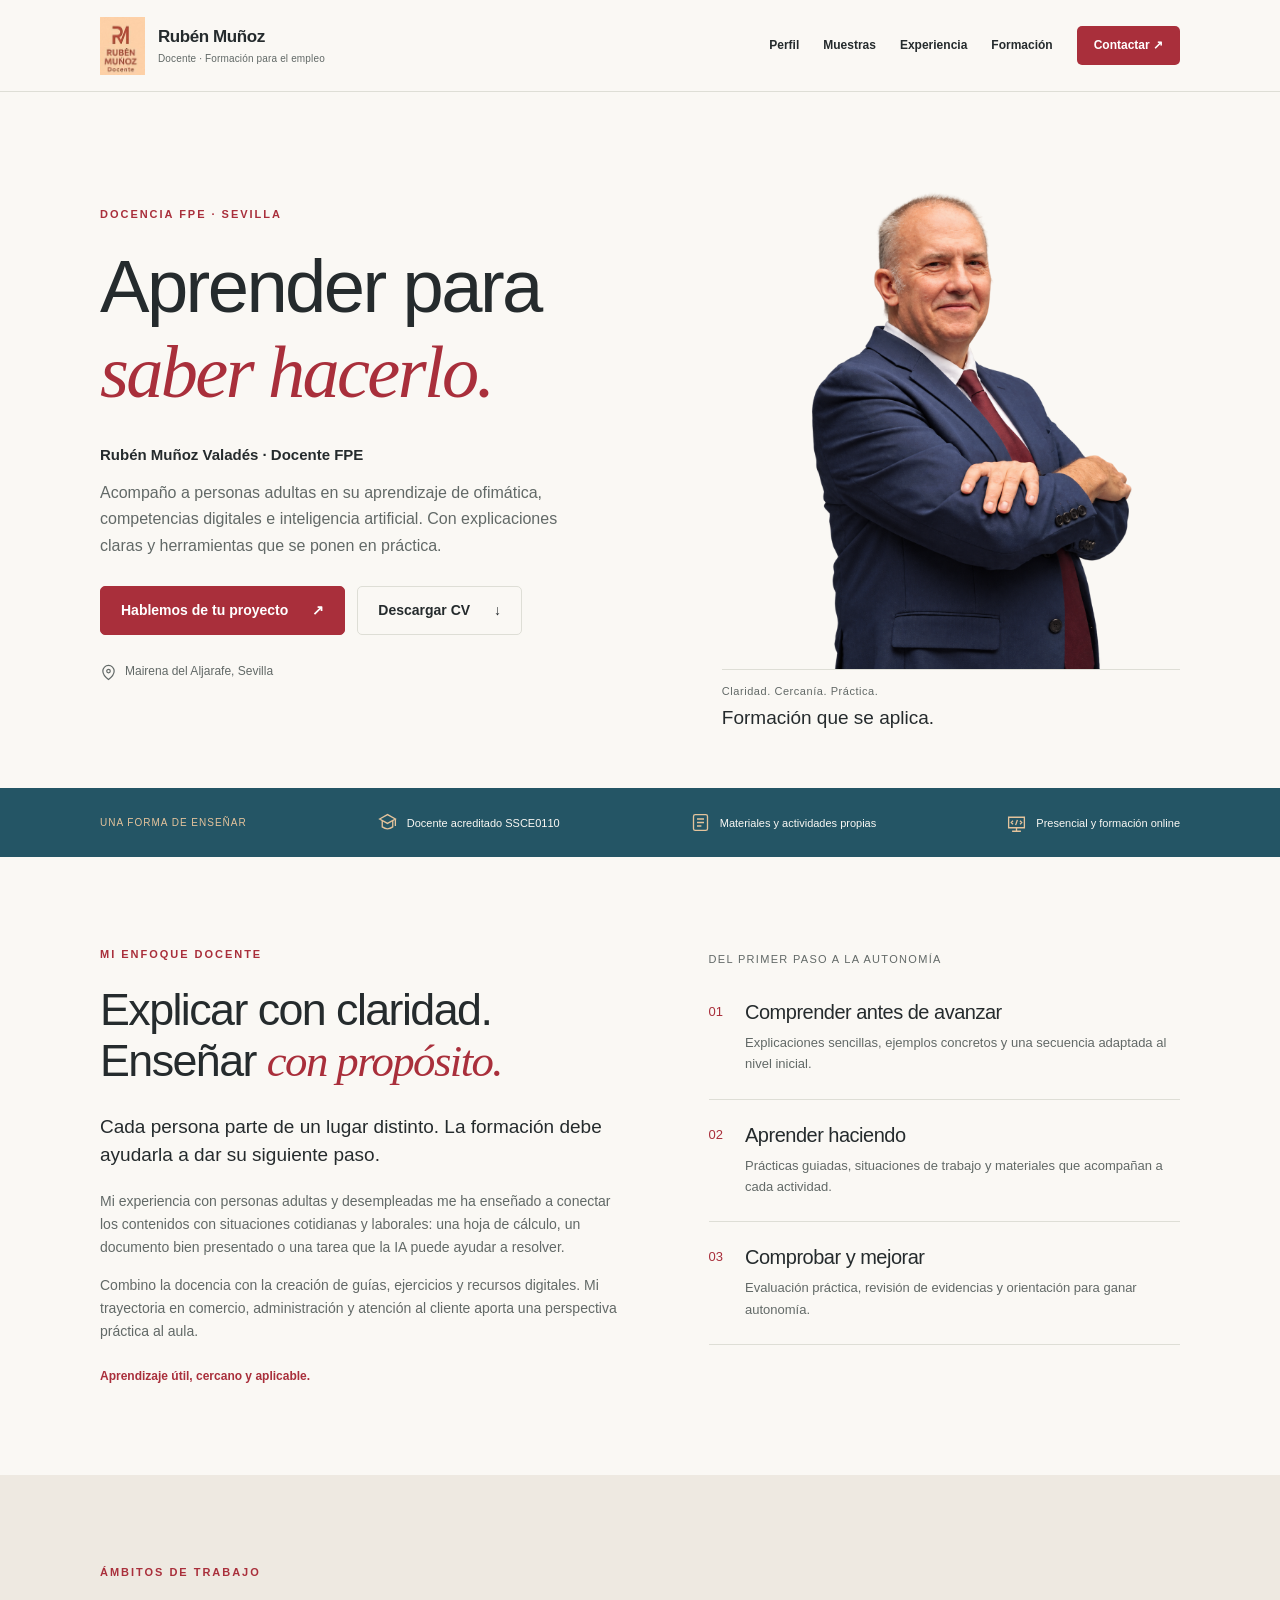
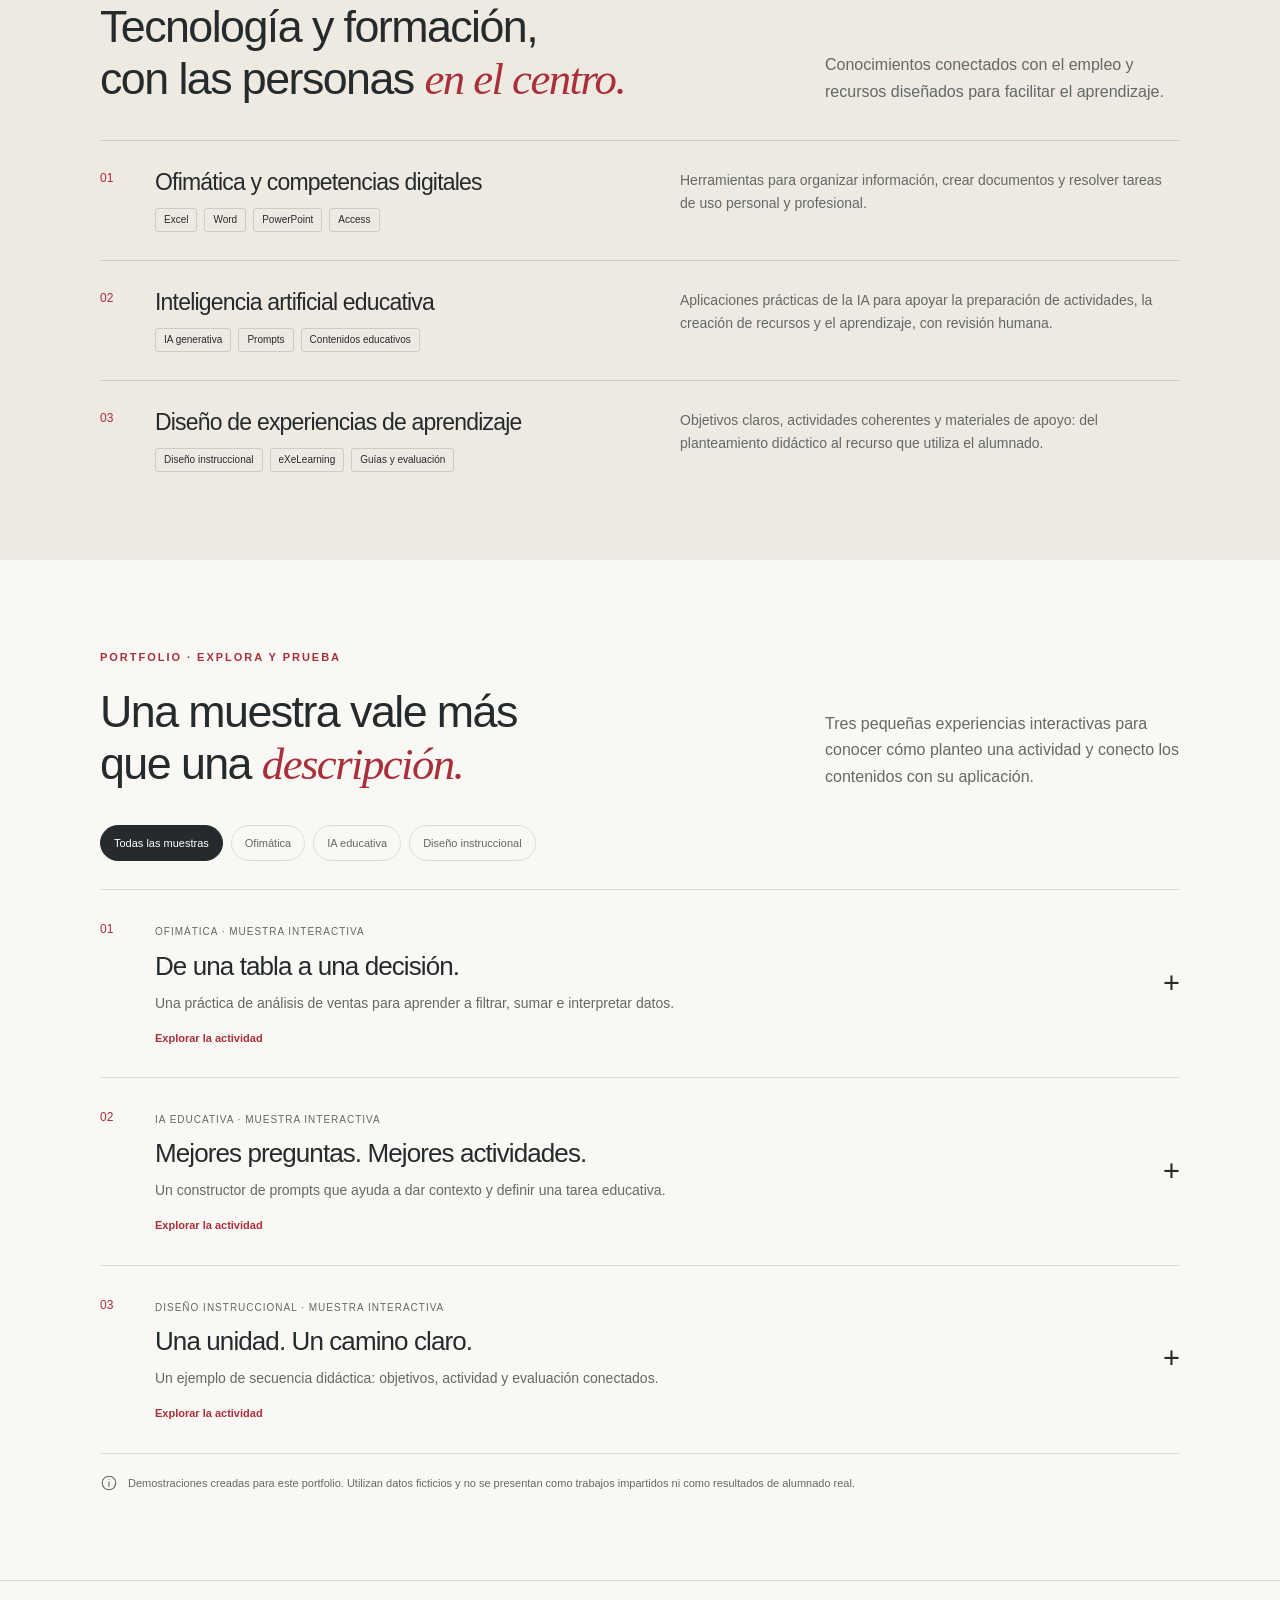
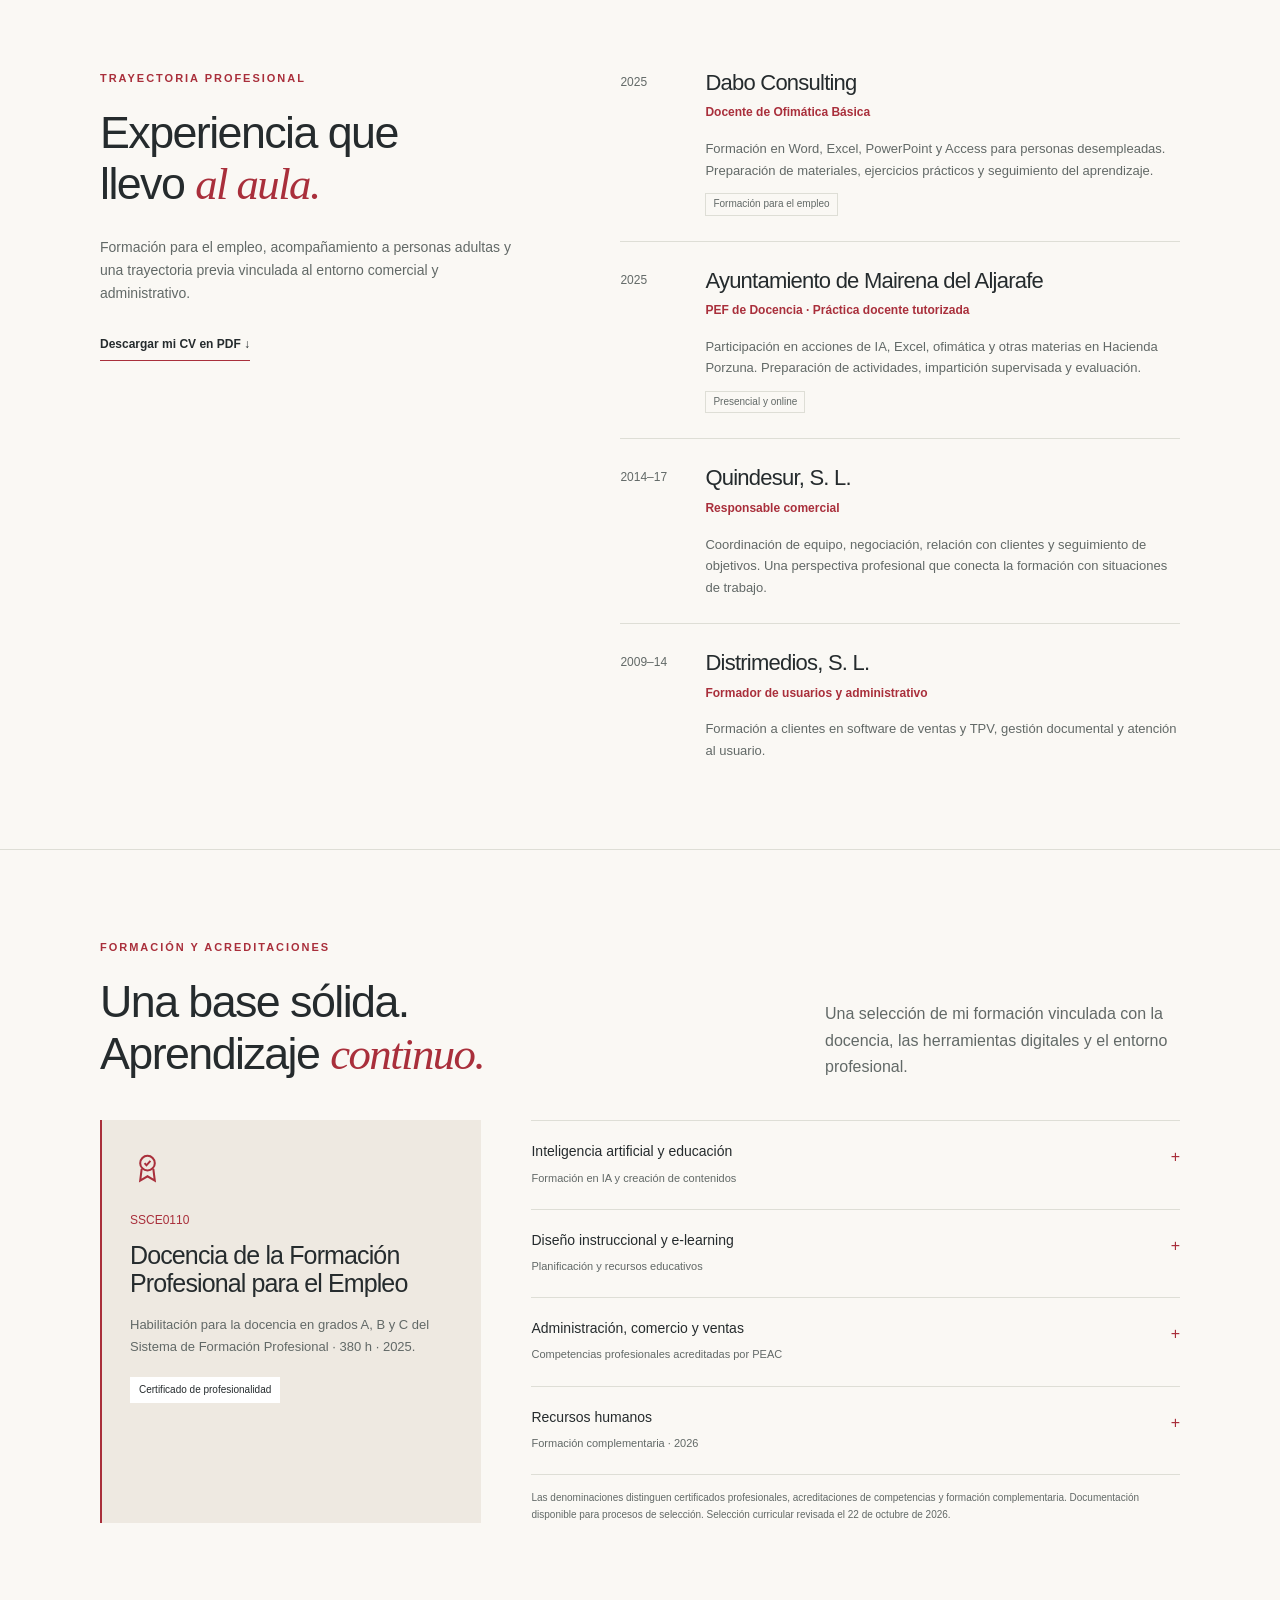
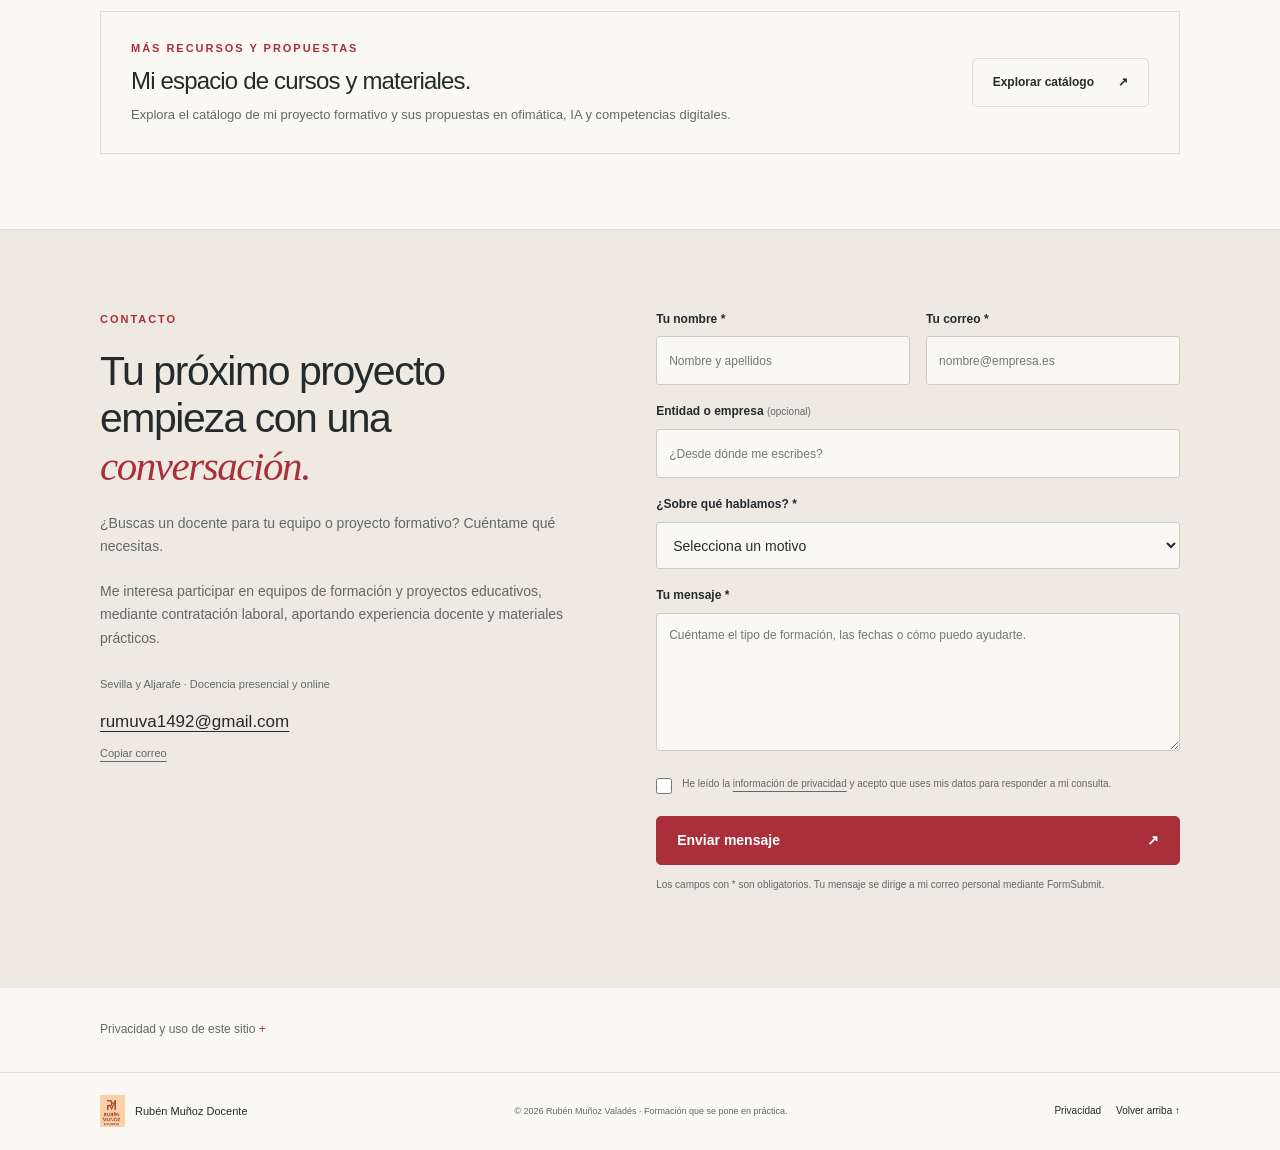
==== index.html @ e29359b1 "Destacar la franja Una forma de enseñar en azul petróleo y arena" ====
<!doctype html>
<html lang="es">
<head>
  <meta charset="utf-8">
  <meta name="viewport" content="width=device-width,initial-scale=1">
  <meta name="theme-color" content="#b52b35">
  <meta name="description" content="Rubén Muñoz Valadés, docente FPE en Sevilla. Ofimática, inteligencia artificial aplicada a la educación y diseño de materiales didácticos. Conoce mi experiencia y explora muestras interactivas.">
  <meta property="og:type" content="website">
  <meta property="og:title" content="Rubén Muñoz · Formación que se pone en práctica">
  <meta property="og:description" content="Docencia FPE, ofimática e IA educativa. Una forma clara, cercana y práctica de aprender.">
  <title>Rubén Muñoz · Docente FPE y diseño instruccional</title>
  <link rel="icon" type="image/png" href="./assets/images/logo-ruben-munoz-docente.png">
  <link rel="stylesheet" href="./assets/css/styles.css?v=franja-20261023">
</head>
<body>
<noscript><p style="padding:16px;background:#f4ece5;color:#202a32">Puedes consultar mi perfil, formación y CV. Activa JavaScript para utilizar las demostraciones interactivas. El formulario también funciona sin JavaScript.</p><style>@media(max-width:800px){#nav{display:flex;position:static;box-shadow:none}.header-inner{height:auto;min-height:75px;flex-wrap:wrap}.menu-toggle{display:none}}</style></noscript>
<a class="skip" href="#contenido">Saltar al contenido</a>
<header><div class="container header-inner">
  <a class="brand" href="#inicio" aria-label="Rubén Muñoz Docente, inicio"><img class="brand-logo" src="./assets/images/logo-ruben-munoz-docente.png" width="93" height="120" alt="Logo profesional de Rubén Muñoz Docente" fetchpriority="high"><span class="brand-name">Rubén Muñoz<small><span class="brand-long">Docente · Formación para el empleo</span><span class="brand-short">Docente FPE</span></small></span></a>
  <button class="menu-toggle" id="menu-toggle" aria-expanded="false" aria-controls="nav">Menú <span aria-hidden="true">☰</span></button>
  <nav id="nav" aria-label="Navegación principal"><a href="#perfil">Perfil</a><a href="#portfolio">Muestras</a><a href="#experiencia">Experiencia</a><a href="#formacion">Formación</a><a class="nav-contact" href="#contacto" data-contact>Contactar <span aria-hidden="true">↗</span></a></nav>
</div></header>
<main id="contenido">
  <section class="hero" id="inicio" aria-labelledby="hero-title"><div class="container hero-grid">
    <div><div class="eyebrow">Docencia FPE · Sevilla</div><h1 id="hero-title">Aprender para<br><em class="serif">saber hacerlo.</em></h1><p class="intro-name">Rubén Muñoz Valadés · Docente FPE</p><p class="intro">Acompaño a personas adultas en su aprendizaje de ofimática, competencias digitales e inteligencia artificial. Con explicaciones claras y herramientas que se ponen en práctica.</p><div class="hero-actions"><a class="button primary" href="#contacto" data-contact>Hablemos de tu proyecto <span aria-hidden="true">↗</span></a><a class="button outline" href="./assets/docs/CV_Ruben_Munoz_Docente.pdf" download>Descargar CV <span aria-hidden="true">↓</span></a></div><div class="location"><svg aria-hidden="true" viewBox="0 0 24 24" fill="none" stroke="currentColor" stroke-width="1.7"><path d="M20 10c0 6-8 12-8 12S4 16 4 10a8 8 0 1 1 16 0Z"/><circle cx="12" cy="10" r="2.5"/></svg>Mairena del Aljarafe, Sevilla</div></div>
    <figure class="portrait"><img src="./assets/images/ruben-munoz-retrato-sin-fondo.png" width="1086" height="1448" alt="Rubén Muñoz Valadés, con traje azul y los brazos cruzados" fetchpriority="high"><figcaption><span>Claridad. Cercanía. Práctica.</span><b>Formación que se aplica.</b></figcaption></figure>
  </div></section>
  <div class="trust" id="forma-de-ensenar"><div class="container trust-inner"><span class="trust-label">Una forma de enseñar</span><div class="trust-item"><svg viewBox="0 0 24 24" fill="none" stroke="currentColor" aria-hidden="true"><path d="m3 8 9-5 9 5-9 5-9-5Z"/><path d="M6 10v7c4 3 8 3 12 0v-7M21 8v8"/></svg>Docente acreditado SSCE0110</div><div class="trust-item"><svg viewBox="0 0 24 24" fill="none" stroke="currentColor" aria-hidden="true"><rect x="4" y="3" width="16" height="18" rx="2"/><path d="M8 8h8M8 12h8M8 16h5"/></svg>Materiales y actividades propias</div><div class="trust-item"><svg viewBox="0 0 24 24" fill="none" stroke="currentColor" aria-hidden="true"><path d="M3 18V6h18v12H3ZM7 22h10M12 18v4M8 10l-2 2 2 2M16 10l2 2-2 2M13 9l-2 6"/></svg>Presencial y formación online</div></div></div>
  <section class="section" id="perfil" aria-labelledby="profile-title"><div class="container profile-grid"><div class="profile-copy"><div class="eyebrow">Mi enfoque docente</div><h2 class="section-title" id="profile-title">Explicar con claridad.<br>Enseñar <em class="serif">con propósito.</em></h2><p class="profile-lead">Cada persona parte de un lugar distinto. La formación debe ayudarla a dar su siguiente paso.</p><p>Mi experiencia con personas adultas y desempleadas me ha enseñado a conectar los contenidos con situaciones cotidianas y laborales: una hoja de cálculo, un documento bien presentado o una tarea que la IA puede ayudar a resolver.</p><p>Combino la docencia con la creación de guías, ejercicios y recursos digitales. Mi trayectoria en comercio, administración y atención al cliente aporta una perspectiva práctica al aula.</p><div class="profile-note"><span aria-hidden="true"></span>Aprendizaje útil, cercano y aplicable.</div></div><div class="method"><div class="method-label">Del primer paso a la autonomía</div><div class="method-item"><span class="method-number">01</span><div><h3>Comprender antes de avanzar</h3><p>Explicaciones sencillas, ejemplos concretos y una secuencia adaptada al nivel inicial.</p></div></div><div class="method-item"><span class="method-number">02</span><div><h3>Aprender haciendo</h3><p>Prácticas guiadas, situaciones de trabajo y materiales que acompañan a cada actividad.</p></div></div><div class="method-item"><span class="method-number">03</span><div><h3>Comprobar y mejorar</h3><p>Evaluación práctica, revisión de evidencias y orientación para ganar autonomía.</p></div></div></div></div></section>
  <section class="section specialties" id="especialidades" aria-labelledby="specialties-title"><div class="container"><div class="specialties-head"><div><div class="eyebrow">Ámbitos de trabajo</div><h2 class="section-title" id="specialties-title">Tecnología y formación,<br>con las personas <em class="serif">en el centro.</em></h2></div><p>Conocimientos conectados con el empleo y recursos diseñados para facilitar el aprendizaje.</p></div><div class="specialty-list"><div class="specialty-row"><span class="num">01</span><div><h3>Ofimática y competencias digitales</h3><div class="specialty-tags"><span>Excel</span><span>Word</span><span>PowerPoint</span><span>Access</span></div></div><p>Herramientas para organizar información, crear documentos y resolver tareas de uso personal y profesional.</p></div><div class="specialty-row"><span class="num">02</span><div><h3>Inteligencia artificial educativa</h3><div class="specialty-tags"><span>IA generativa</span><span>Prompts</span><span>Contenidos educativos</span></div></div><p>Aplicaciones prácticas de la IA para apoyar la preparación de actividades, la creación de recursos y el aprendizaje, con revisión humana.</p></div><div class="specialty-row"><span class="num">03</span><div><h3>Diseño de experiencias de aprendizaje</h3><div class="specialty-tags"><span>Diseño instruccional</span><span>eXeLearning</span><span>Guías y evaluación</span></div></div><p>Objetivos claros, actividades coherentes y materiales de apoyo: del planteamiento didáctico al recurso que utiliza el alumnado.</p></div></div></div></section>
  <section class="section" id="portfolio" aria-labelledby="portfolio-title"><div class="container"><div class="section-head"><div><div class="eyebrow">Portfolio · Explora y prueba</div><h2 class="section-title" id="portfolio-title">Una muestra vale más<br>que una <em class="serif">descripción.</em></h2></div><p class="section-copy">Tres pequeñas experiencias interactivas para conocer cómo planteo una actividad y conecto los contenidos con su aplicación.</p></div><div class="filter-list" role="group" aria-label="Filtrar muestras"><button class="filter" data-filter="all" aria-pressed="true">Todas las muestras</button><button class="filter" data-filter="excel" aria-pressed="false">Ofimática</button><button class="filter" data-filter="ai" aria-pressed="false">IA educativa</button><button class="filter" data-filter="design" aria-pressed="false">Diseño instruccional</button></div><div class="sr" id="filter-status" role="status"></div><div class="projects">
    <details class="project" data-category="excel"><summary><span class="project-number">01</span><div class="project-body"><span class="project-meta">Ofimática · Muestra interactiva</span><h3>De una tabla a una decisión.</h3><p>Una práctica de análisis de ventas para aprender a filtrar, sumar e interpretar datos.</p><span class="project-open">Explorar la actividad</span></div><span class="expand" aria-hidden="true">+</span></summary><div class="demo-content"><h3 id="excel-dialog-title">De una tabla a una decisión.</h3><p>Una actividad breve para pasar de leer una tabla a responder una pregunta. Esta simulación permite explorar el razonamiento antes de trasladarlo a una hoja de cálculo.</p><div class="case-meta"><div><b>Destinatarios</b>Personas adultas que se inician en Excel.</div><div><b>Objetivo observable</b>Filtrar datos y calcular las ventas de una zona.</div><div><b>Propuesta didáctica</b>Ejemplo guiado, práctica y comprobación.</div><div><b>Evidencia de aprendizaje</b>Tabla filtrada, fórmula y explicación del resultado.</div></div><div class="demo-panel"><h3>Prueba: ¿cuánto se ha vendido en cada zona?</h3><p>Selecciona una zona. Observa cómo cambian las filas y el total. Después comprueba qué fórmula utilizarías en Excel.</p><label for="sales-zone">Zona de ventas</label><select id="sales-zone"><option value="all">Todas las zonas</option><option value="Sevilla">Sevilla</option><option value="Aljarafe">Aljarafe</option></select><div class="table-wrap"><table><caption class="sr">Ventas ficticias de material de oficina por zona</caption><thead><tr><th scope="col">Producto</th><th scope="col">Zona</th><th scope="col">Importe</th></tr></thead><tbody id="sales-body"></tbody></table></div><div class="demo-result" aria-live="polite"><span>Total de las filas mostradas</span><strong id="sales-total"></strong></div><button class="button outline" id="show-formula" aria-expanded="false" aria-controls="formula-answer">Ver cómo hacerlo en Excel</button><div class="answer-text" id="formula-answer" hidden>Si las zonas están en B2:B7 y los importes en C2:C7, puedes calcular Sevilla con <code>=SUMAR.SI(B2:B7;"Sevilla";C2:C7)</code>. Para sumar solo las filas visibles tras aplicar un filtro: <code>=SUBTOTALES(109;C2:C7)</code>. El separador puede variar según la configuración de Excel.</div></div><div class="case-bottom">Criterio de evaluación: seleccionar la zona correcta, obtener su importe total y explicar qué representa. Muestra demostrativa; no incluye resultados de alumnado real.</div></div></details>
    <details class="project" data-category="ai" id="crear-prompt"><summary><span class="project-number">02</span><div class="project-body"><span class="project-meta">IA educativa · Muestra interactiva</span><h3>Mejores preguntas. Mejores actividades.</h3><p>Un constructor de prompts que ayuda a dar contexto y definir una tarea educativa.</p><span class="project-open">Explorar la actividad</span></div><span class="expand" aria-hidden="true">+</span></summary><div class="demo-content"><h3 id="ai-dialog-title">Una instrucción con contexto.</h3><p>Definir el alumnado, el objetivo y el formato ayuda a formular una petición más concreta a una herramienta de IA. El docente revisa siempre la propuesta antes de utilizarla.</p><div class="case-meta"><div><b>Destinatarios</b>Docentes que se inician en IA generativa.</div><div><b>Objetivo observable</b>Redactar una instrucción clara y evaluable.</div></div><div class="demo-panel prompt-builder"><h3>Prepara una instrucción para la IA</h3><p class="prompt-explanation" id="prompt-help">Un <strong>prompt</strong> es el texto con el que le pides algo a una inteligencia artificial. Esta herramienta prepara esa petición a partir de tus elecciones. Para obtener la actividad, después tendrás que pegarla en ChatGPT, Copilot o Gemini.</p><ol class="prompt-steps"><li><b>Elige</b> el tema, el nivel y el tipo de actividad.</li><li><b>Crea</b> el texto con el botón rojo.</li><li><b>Copia y pega</b> el resultado en tu herramienta de IA.</li></ol><label for="prompt-topic">1. ¿Sobre qué quieres preparar la actividad?</label><input id="prompt-topic" type="text" maxlength="160" value="Funciones básicas de Excel" placeholder="Por ejemplo: tablas dinámicas de Excel" autocomplete="off" required aria-describedby="prompt-topic-help prompt-error"><p class="field-hint" id="prompt-topic-help">Puedes cambiar el ejemplo por cualquier tema que quieras enseñar.</p><label for="prompt-level">¿A quién va dirigida?</label><select id="prompt-level"><option>Personas adultas con nivel inicial</option><option>Personas adultas con nivel intermedio</option><option>Docentes en formación</option></select><label for="prompt-format">¿Qué quieres pedirle a la IA?</label><select id="prompt-format"><option>Una práctica guiada paso a paso</option><option>Una actividad basada en un caso laboral</option><option>Una autoevaluación con cinco preguntas</option></select><p id="prompt-error" class="prompt-error" role="alert"></p><button class="button primary" type="button" id="generate-prompt" aria-controls="prompt-result">2. Crear mi prompt <span aria-hidden="true">↓</span></button><p class="prompt-status" id="prompt-status" role="status" aria-live="polite"></p><section id="prompt-result" class="prompt-result" aria-labelledby="prompt-result-title" hidden><h4 id="prompt-result-title">Tu texto para la IA</h4><label class="sr" for="prompt-output">Prompt generado, listo para copiar</label><textarea class="prompt-output" id="prompt-output" rows="10" readonly aria-describedby="prompt-next-step"></textarea><div class="prompt-actions"><button class="button outline" type="button" id="copy-prompt">3. Copiar el prompt</button><button class="text-link select-prompt" type="button" id="select-prompt">Seleccionar texto</button><a class="text-link" href="https://chatgpt.com/" target="_blank" rel="noopener noreferrer">Abrir ChatGPT <span aria-hidden="true">↗</span><span class="sr"> (nueva pestaña)</span></a></div><p id="prompt-next-step" class="prompt-next-step"><strong>Último paso:</strong> abre tu herramienta de IA, pega este texto en su cuadro de mensaje y pulsa Enviar. La IA elaborará la propuesta de actividad; revísala antes de utilizarla en clase.</p></section><p class="demo-help">El texto se prepara en tu navegador. Esta demostración no envía tus datos a una IA ni genera la respuesta de la actividad.</p></div><div class="case-bottom">Criterio de evaluación: el prompt identifica destinatarios, objetivo, formato y una comprobación del aprendizaje. La respuesta de una IA requiere revisión de exactitud, adecuación y privacidad.</div></div></details>
    <details class="project" data-category="design"><summary><span class="project-number">03</span><div class="project-body"><span class="project-meta">Diseño instruccional · Muestra interactiva</span><h3>Una unidad. Un camino claro.</h3><p>Un ejemplo de secuencia didáctica: objetivos, actividad y evaluación conectados.</p><span class="project-open">Explorar la actividad</span></div><span class="expand" aria-hidden="true">+</span></summary><div class="demo-content"><h3 id="design-dialog-title">Una unidad, un camino claro.</h3><p>Ejemplo de planificación de una sesión de 60 minutos: crear un presupuesto sencillo con una hoja de cálculo. Los tiempos son una propuesta adaptable al grupo.</p><div class="case-meta"><div><b>Destinatarios</b>Personas adultas con conocimientos básicos de hojas de cálculo.</div><div><b>Producto final</b>Un presupuesto con cantidades, precios y total.</div></div><div class="demo-panel"><div class="lesson-tabs" role="tablist" aria-label="Fases de la unidad"><button id="tab-objective" class="lesson-tab" role="tab" aria-selected="true" aria-controls="panel-objective" data-panel="panel-objective">01 Objetivos</button><button id="tab-practice" class="lesson-tab" role="tab" aria-selected="false" aria-controls="panel-practice" tabindex="-1" data-panel="panel-practice">02 Actividad</button><button id="tab-evaluation" class="lesson-tab" role="tab" aria-selected="false" aria-controls="panel-evaluation" tabindex="-1" data-panel="panel-evaluation">03 Evaluación</button></div><div id="panel-objective" class="lesson-panel" role="tabpanel" aria-labelledby="tab-objective" tabindex="0"><h4>¿Qué podrá hacer el alumnado?</h4><ul><li>Organizar una tabla con producto, cantidad, precio e importe.</li><li>Calcular el importe mediante una multiplicación y copiar la fórmula.</li><li>Obtener el total y presentar cantidades en formato moneda.</li></ul><p>Los objetivos describen acciones observables que se comprueban en el archivo final.</p></div><div id="panel-practice" class="lesson-panel" role="tabpanel" aria-labelledby="tab-practice" tabindex="0" hidden><h4>Un encargo cercano: preparar un presupuesto.</h4><ol><li><strong>Activación · 5 min.</strong> Interpretar un presupuesto y detectar sus datos.</li><li><strong>Demostración · 10 min.</strong> Crear la tabla y explicar la primera fórmula.</li><li><strong>Práctica guiada · 20 min.</strong> Completar el presupuesto con cinco productos ficticios.</li><li><strong>Reto autónomo · 15 min.</strong> Cambiar cantidades y añadir un nuevo producto.</li><li><strong>Revisión · 10 min.</strong> Comprobar el total y explicar el procedimiento.</li></ol></div><div id="panel-evaluation" class="lesson-panel" role="tabpanel" aria-labelledby="tab-evaluation" tabindex="0" hidden><h4>Evaluar lo que se ha practicado.</h4><ul><li><strong>Estructura:</strong> la tabla tiene encabezados y todos los datos del encargo.</li><li><strong>Cálculo:</strong> cada importe se obtiene con una fórmula y el total es correcto.</li><li><strong>Presentación:</strong> los importes utilizan formato moneda y la lectura es clara.</li><li><strong>Autonomía:</strong> el alumno modifica un dato y explica el cambio en el total.</li></ul><p>Retroalimentación propuesta: señalar un logro, localizar un error y acordar una mejora concreta.</p></div></div><div class="case-bottom">Secuencia ilustrativa creada para el portfolio. No representa una acción oficial acreditada ni una experiencia de aula documentada.</div></div></details>
  </div><div class="portfolio-note"><svg viewBox="0 0 24 24" fill="none" stroke="currentColor" stroke-width="1.5" aria-hidden="true"><circle cx="12" cy="12" r="9"/><path d="M12 10v7M12 7v1"/></svg><span>Demostraciones creadas para este portfolio. Utilizan datos ficticios y no se presentan como trabajos impartidos ni como resultados de alumnado real.</span></div></div></section>
  <section class="section experience" id="experiencia" aria-labelledby="experience-title"><div class="container experience-grid"><div class="experience-intro"><div><div class="eyebrow">Trayectoria profesional</div><h2 class="section-title" id="experience-title">Experiencia que<br>llevo <em class="serif">al aula.</em></h2></div><p>Formación para el empleo, acompañamiento a personas adultas y una trayectoria previa vinculada al entorno comercial y administrativo.</p><a class="text-link" href="./assets/docs/CV_Ruben_Munoz_Docente.pdf?v=20261022-logo" download="CV_Ruben_Munoz_Docente.pdf">Descargar mi CV en PDF <span aria-hidden="true">↓</span></a></div><div><article class="career-item"><div class="career-year">2025</div><div><h3>Dabo Consulting</h3><p class="career-role">Docente de Ofimática Básica</p><p>Formación en Word, Excel, PowerPoint y Access para personas desempleadas. Preparación de materiales, ejercicios prácticos y seguimiento del aprendizaje.</p><span class="career-badge">Formación para el empleo</span></div></article><article class="career-item"><div class="career-year">2025</div><div><h3>Ayuntamiento de Mairena del Aljarafe</h3><p class="career-role">PEF de Docencia · Práctica docente tutorizada</p><p>Participación en acciones de IA, Excel, ofimática y otras materias en Hacienda Porzuna. Preparación de actividades, impartición supervisada y evaluación.</p><span class="career-badge">Presencial y online</span></div></article><article class="career-item"><div class="career-year">2014–17</div><div><h3>Quindesur, S. L.</h3><p class="career-role">Responsable comercial</p><p>Coordinación de equipo, negociación, relación con clientes y seguimiento de objetivos. Una perspectiva profesional que conecta la formación con situaciones de trabajo.</p></div></article><article class="career-item"><div class="career-year">2009–14</div><div><h3>Distrimedios, S. L.</h3><p class="career-role">Formador de usuarios y administrativo</p><p>Formación a clientes en software de ventas y TPV, gestión documental y atención al usuario.</p></div></article></div></div></section>
  <section class="section" id="formacion" aria-labelledby="credentials-title"><div class="container"><div class="section-head"><div><div class="eyebrow">Formación y acreditaciones</div><h2 class="section-title" id="credentials-title">Una base sólida.<br>Aprendizaje <em class="serif">continuo.</em></h2></div><p class="section-copy">Una selección de mi formación vinculada con la docencia, las herramientas digitales y el entorno profesional.</p></div><div class="credentials-grid"><article class="credential-feature"><div class="cert-symbol"><svg viewBox="0 0 24 24" fill="none" stroke="currentColor" stroke-width="1.4" aria-hidden="true"><circle cx="12" cy="9" r="5"/><path d="m8 13-1 8 5-3 5 3-1-8M10 9l1.3 1.5L14 7.5"/></svg></div><div class="credential-code">SSCE0110</div><h3>Docencia de la Formación Profesional para el Empleo</h3><p>Habilitación para la docencia en grados A, B y C del Sistema de Formación Profesional · 380 h · 2025.</p><span class="cert-tag">Certificado de profesionalidad</span></article><div class="credentials"><details><summary><b>Inteligencia artificial y educación</b><small>Formación en IA y creación de contenidos</small></summary><div class="credential-content"><ul><li>«IA: del conocimiento básico a la creación de soluciones» · 120 h · Cámara de Comercio de Sevilla · 2026.</li><li>Generación de contenidos digitales · 150 h · FUNDAE · 2025.</li><li>Competencias digitales para formadores con programación · 150 h · 2025.</li><li>Ofimática en la nube: Google Drive · ADGG055PO · 100 h · 2023.</li></ul></div></details><details><summary><b>Diseño instruccional y e-learning</b><small>Planificación y recursos educativos</small></summary><div class="credential-content"><ul><li>Diseño instruccional de experiencias innovadoras · SSCE18CCC · 210 h · 2025.</li><li>Experto e-learning · 70 h · Sinergia Soluziona · 2025.</li><li>Creación de contenidos digitales · SSCE026PO · 90 h · 2024.</li><li>Uso de eXeLearning y recursos HTML en la elaboración de materiales.</li></ul></div></details><details><summary><b>Administración, comercio y ventas</b><small>Competencias profesionales acreditadas por PEAC</small></summary><div class="credential-content"><ul><li>ADG307_2 · UC0973_1 (introducción de datos y textos) y UC0976_2 (operaciones administrativas comerciales) acreditadas · 2026.</li><li>COM314_3 · Gestión comercial de ventas · Cinco unidades acreditadas: UC0239_2, UC0503_3, UC1000_3, UC1001_3 y UC9998_2 · 2026.</li><li>Título completo COMT0411 solicitado; expedición pendiente de confirmación.</li></ul></div></details><details><summary><b>Recursos humanos</b><small>Formación complementaria · 2026</small></summary><div class="credential-content">Técnicas de Reclutamiento y Selección de Personal · ADGD260PO · 60 h · Diseño de Recursos Educativos, S. L. · Finalizado en octubre de 2026.</div></details><p class="credential-note">Las denominaciones distinguen certificados profesionales, acreditaciones de competencias y formación complementaria. Documentación disponible para procesos de selección. Selección curricular revisada el 22 de octubre de 2026.</p></div></div></div></section>
  <section class="section catalog" aria-labelledby="catalog-title"><div class="container"><div class="catalog-box"><div><div class="eyebrow">Más recursos y propuestas</div><h3 id="catalog-title">Mi espacio de cursos y materiales.</h3><p>Explora el catálogo de mi proyecto formativo y sus propuestas en ofimática, IA y competencias digitales.</p></div><a class="button outline" href="https://cursos.rubenmunozdocente.digital/" target="_blank" rel="noopener noreferrer">Explorar catálogo <span aria-hidden="true">↗</span><span class="sr"> (abre una pestaña nueva)</span></a></div></div></section>
  <section class="contact" id="contacto" aria-labelledby="contact-title"><div class="container contact-grid"><div class="contact-copy"><div class="eyebrow">Contacto</div><h2 id="contact-title">Tu próximo proyecto<br>empieza con una<br><em class="serif">conversación.</em></h2><p>¿Buscas un docente para tu equipo o proyecto formativo? Cuéntame qué necesitas.</p><p>Me interesa participar en equipos de formación y proyectos educativos, mediante contratación laboral, aportando experiencia docente y materiales prácticos.</p><div class="contact-small">Sevilla y Aljarafe · Docencia presencial y online</div><a class="email-link" href="mailto:rumuva1492@gmail.com">rumuva1492@gmail.com</a><button class="copy-email" id="copy-email" type="button">Copiar correo</button></div><form id="contact-form" action="https://formsubmit.co/rumuva1492@gmail.com" method="POST"><input type="hidden" name="_subject" value="Contacto profesional · Web Rubén Muñoz"><input type="hidden" name="_template" value="table"><div class="form-trap" aria-hidden="true"><label for="website">Deja este campo vacío</label><input id="website" name="_honey" tabindex="-1" autocomplete="off"></div><div class="form-row"><div><label for="contact-name">Tu nombre <span aria-hidden="true">*</span></label><input id="contact-name" name="nombre" autocomplete="name" maxlength="100" required placeholder="Nombre y apellidos"></div><div><label for="contact-email">Tu correo <span aria-hidden="true">*</span></label><input id="contact-email" name="email" type="email" autocomplete="email" maxlength="254" required placeholder="nombre@empresa.es"></div></div><label for="contact-organization">Entidad o empresa <span class="optional">(opcional)</span></label><input id="contact-organization" name="entidad" autocomplete="organization" maxlength="150" placeholder="¿Desde dónde me escribes?"><label for="contact-reason">¿Sobre qué hablamos? <span aria-hidden="true">*</span></label><select id="contact-reason" name="motivo" required><option value="">Selecciona un motivo</option><option>Proyecto formativo o contratación</option><option>Ofimática y competencias digitales</option><option>IA aplicada a la educación</option><option>Diseño de materiales didácticos</option><option>Otra consulta profesional</option></select><label for="contact-message">Tu mensaje <span aria-hidden="true">*</span></label><textarea id="contact-message" name="mensaje" rows="5" minlength="20" maxlength="5000" required placeholder="Cuéntame el tipo de formación, las fechas o cómo puedo ayudarte."></textarea><label class="consent" for="contact-consent"><input type="checkbox" id="contact-consent" name="consentimiento" value="Aceptado: responder a mi consulta" required><span>He leído la <a href="#privacidad">información de privacidad</a> y acepto que uses mis datos para responder a mi consulta.</span></label><button class="button primary submit-button" id="contact-submit" type="submit">Enviar mensaje <span aria-hidden="true">↗</span></button><p class="form-help">Los campos con * son obligatorios. Tu mensaje se dirige a mi correo personal mediante FormSubmit.</p><p id="form-status" role="status" aria-live="polite"></p><noscript><p>Al enviar se abrirá la página de FormSubmit para completar el envío.</p></noscript></form></div></section>
  <section class="privacy-section"><div class="container"><details id="privacidad"><summary>Privacidad y uso de este sitio</summary><div class="legal-copy"><h3>Responsable y finalidad</h3><p>Rubén Muñoz Valadés · <a href="mailto:rumuva1492@gmail.com">rumuva1492@gmail.com</a>. Los datos que facilites se utilizan para atender tu consulta profesional y mantener la conversación que solicites. La base es tu consentimiento, que puedes retirar escribiendo al mismo correo.</p><h3>Datos y entrega del mensaje</h3><p>El formulario recoge tu nombre, correo, entidad si la indicas, motivo y mensaje. FormSubmit procesa el envío y Gmail recibe el correo; estos proveedores pueden tratar los datos fuera del Espacio Económico Europeo. Consulta las <a href="https://formsubmit.co/privacy.pdf" target="_blank" rel="noopener noreferrer">condiciones de privacidad de FormSubmit (PDF, nueva pestaña)</a>. No incluyas datos sensibles ni información de terceros.</p><h3>Conservación y derechos</h3><p>La consulta se conserva durante el tiempo necesario para responder y gestionar la relación profesional, además de las obligaciones aplicables. Puedes solicitar acceso, rectificación, supresión, oposición, limitación o portabilidad escribiendo al correo indicado, y presentar una reclamación ante la Agencia Española de Protección de Datos.</p><h3>Demostraciones y enlaces</h3><p>Las demostraciones funcionan en tu navegador y sus campos no se envían a una IA ni a un servidor. Los datos son ficticios; no contienen trabajos de alumnado real. El currículum es una versión de difusión profesional. El catálogo de cursos se abre en una web externa, con sus propias condiciones. Esta página no incorpora analítica publicitaria ni herramientas de seguimiento propias.</p></div></details></div></section>
</main>
<footer><div class="container footer-inner"><div class="footer-name"><img class="footer-logo" src="./assets/images/logo-ruben-munoz-docente.png" width="93" height="120" alt="" aria-hidden="true">Rubén Muñoz Docente</div><div class="footer-note">© 2026 Rubén Muñoz Valadés · Formación que se pone en práctica.</div><div class="footer-links"><a href="#privacidad">Privacidad</a><a href="#inicio">Volver arriba ↑</a></div></div></footer>




<div id="toast" class="toast" role="status" aria-live="polite"></div>
<script type="application/ld+json">{"@context":"https://schema.org","@type":"Person","name":"Rubén Muñoz Valadés","jobTitle":"Docente de Formación Profesional para el Empleo","email":"rumuva1492@gmail.com","knowsAbout":["Ofimática","Excel","Inteligencia artificial aplicada a la educación","Diseño instruccional"],"homeLocation":{"@type":"Place","name":"Mairena del Aljarafe, Sevilla"}}</script>
<script src="./assets/js/main.js?v=prompt-claro-20261022" defer></script>
</body>
</html>
---- assets/css/styles.css ----
:root{--paper:#faf8f4;--ink:#252b2d;--muted:#626967;--line:#deded6;--red:#a92f3b;--red-dark:#84212c;--soft:#eee9e1;--white:#fff;--radius:5px}*{box-sizing:border-box}html{scroll-behavior:smooth;scroll-padding-top:105px}body{margin:0;background:var(--paper);color:var(--ink);font-family:Arial,Helvetica,sans-serif;line-height:1.65;font-size:16px}button,input,textarea,select{font:inherit}button,a,input,textarea,select,summary{-webkit-tap-highlight-color:transparent}button,a{touch-action:manipulation}a{color:inherit;text-underline-offset:4px}a:hover{color:var(--red)}button{cursor:pointer}button:disabled{cursor:wait;opacity:.7}button:focus-visible,a:focus-visible,summary:focus-visible,input:focus-visible,select:focus-visible,textarea:focus-visible{outline:3px solid var(--red);outline-offset:5px}[hidden]{display:none!important}h1,h2,h3,h4,p,figure{margin:0}p+p{margin-top:15px}h1,h2,h3,h4{line-height:1.15;font-weight:500;letter-spacing:-.035em}h1{font-size:clamp(48px,5.8vw,78px)}h2{font-size:clamp(34px,3.5vw,48px)}h3{font-size:25px}h4{font-size:21px}.serif{font-family:Georgia,'Times New Roman',serif;font-weight:400;color:var(--red)}.container{max-width:1160px;padding:0 40px;margin:auto}.section{padding:88px 0;scroll-margin-top:10px}.eyebrow{font-size:11px;text-transform:uppercase;letter-spacing:.18em;font-weight:700;color:var(--red);margin-bottom:20px}.section-title{margin-bottom:25px}.section-head,.specialties-head{display:flex;justify-content:space-between;align-items:flex-end;gap:60px;margin-bottom:35px}.section-head .section-title,.specialties-head .section-title{margin:0}.section-copy,.specialties-head>p{max-width:355px;color:var(--muted)}.button{display:inline-flex;justify-content:center;align-items:center;gap:24px;min-height:49px;padding:12px 20px;border:1px solid var(--line);border-radius:var(--radius);font-size:14px;font-weight:600;text-decoration:none;line-height:1.4}.button.primary{background:var(--red);border-color:var(--red);color:white}.button.primary:hover{background:var(--red-dark)}.button.outline{background:transparent}.button.outline:hover{border-color:var(--ink)}.text-link{font-weight:600;text-decoration:none;border-bottom:1px solid var(--red);padding-bottom:5px;display:inline-block}.sr,.skip:not(:focus){position:absolute;width:1px;height:1px;overflow:hidden;clip-path:inset(50%);white-space:nowrap}.skip:focus{position:fixed;top:10px;left:10px;z-index:100;background:white;padding:10px}header{background:rgba(250,248,244,.97);position:sticky;top:0;z-index:20;border-bottom:1px solid var(--line)}.header-inner{display:flex;align-items:center;justify-content:space-between;height:91px;gap:25px}.brand{display:flex;align-items:center;gap:13px;text-decoration:none;flex-shrink:0}.brand-logo{width:45px;height:58px;object-fit:contain}.brand-name{font-size:17px;font-weight:600;letter-spacing:-.025em;line-height:1.3}.brand-name small{display:block;font-size:10px;font-weight:400;letter-spacing:.015em;color:var(--muted);margin-top:4px}.brand-short{display:none}nav{display:flex;align-items:center;gap:24px}nav a{font-size:12px;text-decoration:none;font-weight:600}nav a[aria-current]{color:var(--red)}nav .nav-contact{background:var(--red);color:white;padding:10px 17px;border-radius:var(--radius)}.menu-toggle{display:none}.hero{padding:62px 0 55px}.hero-grid{display:grid;grid-template-columns:1.2fr 1fr;gap:72px;align-items:center}.intro-name{font-size:15px;font-weight:600;margin-top:28px}.intro{max-width:490px;color:var(--muted);font-size:16px;margin-top:12px}.hero-actions{display:flex;flex-wrap:wrap;gap:12px;margin:27px 0}.location{display:flex;gap:8px;align-items:center;color:var(--muted);font-size:12px}.location svg{width:17px;height:17px}.portrait{height:515px;position:relative;overflow:hidden;border-radius:160px 160px 6px 6px;background:#d9e3e4}.portrait>img{width:100%;height:100%;object-fit:cover;object-position:50% 30%;display:block}.portrait figcaption{position:absolute;bottom:0;left:0;right:0;padding:22px 25px;color:white;background:linear-gradient(transparent,rgba(12,22,28,.88));display:flex;flex-direction:column;gap:2px}.portrait figcaption span{font-size:11px;letter-spacing:.05em}.portrait figcaption b{font-size:19px;font-weight:500}.trust{border-top:1px solid var(--line);border-bottom:1px solid var(--line)}.trust-inner{display:flex;gap:25px;justify-content:space-between;align-items:center;padding-top:23px;padding-bottom:23px;font-size:11px}.trust-label{color:var(--muted);text-transform:uppercase;letter-spacing:.1em;font-size:10px}.trust-item{display:flex;gap:9px;align-items:center}.trust-item svg{width:21px;height:21px;stroke-width:1.5;color:var(--red)}.profile-grid{display:grid;grid-template-columns:1.1fr 1fr;gap:90px}.profile-copy>p{color:var(--muted);font-size:14px}.profile-copy .profile-lead{color:var(--ink);font-size:19px;line-height:1.5;margin-bottom:20px}.profile-note{font-size:12px;color:var(--red);font-weight:600;margin-top:24px}.method{padding-top:5px}.method-label{font-size:11px;text-transform:uppercase;letter-spacing:.12em;color:var(--muted);margin-bottom:8px}.method-item{display:flex;gap:22px;padding:24px 0;border-bottom:1px solid var(--line)}.method-number{color:var(--red);font-size:13px}.method-item h3{font-size:20px;letter-spacing:-.025em;margin-bottom:8px}.method-item p{font-size:13px;color:var(--muted)}.specialties{background:var(--soft)}.specialty-row{display:grid;grid-template-columns:30px 1fr 1fr;gap:25px;border-top:1px solid #d0cec5;padding:28px 0}.specialty-row:last-child{padding-bottom:0}.specialty-row .num{color:var(--red);font-size:12px}.specialty-row h3{font-size:23px}.specialty-row>p{font-size:14px;color:var(--muted)}.specialty-tags{display:flex;gap:7px;flex-wrap:wrap;margin-top:12px}.specialty-tags span{font-size:10px;padding:3px 8px;border:1px solid #cfccc3;border-radius:3px}.filter-list{display:flex;gap:8px;flex-wrap:wrap;margin-bottom:28px}.filter{padding:8px 13px;border:1px solid var(--line);background:none;color:var(--muted);border-radius:30px;font-size:11px}.filter[aria-pressed=true]{background:var(--ink);color:white;border-color:var(--ink)}.project{border-top:1px solid var(--line)}.project:last-child{border-bottom:1px solid var(--line)}summary{cursor:pointer;list-style:none}summary::-webkit-details-marker{display:none}.project>summary{display:grid;grid-template-columns:35px 1fr 30px;gap:20px;padding:27px 0}.project-number{font-size:12px;color:var(--red);padding-top:3px}.project-meta{font-size:10px;color:var(--muted);text-transform:uppercase;letter-spacing:.1em}.project h3{font-size:26px;margin:8px 0 10px}.project p{font-size:14px;color:var(--muted)}.project-open{display:inline-block;font-size:11px;color:var(--red);margin-top:14px;font-weight:600}.expand{font-size:29px;font-weight:300;text-align:right;align-self:center}.project[open] .expand{transform:rotate(45deg)}.project[open]>summary{padding-bottom:20px}.demo-content{padding:5px 55px 32px}.demo-content>h3{display:none}.case-meta{display:grid;grid-template-columns:1fr 1fr;gap:15px;margin:24px 0}.case-meta>div{font-size:12px;color:var(--muted)}.case-meta b{display:block;color:var(--ink);font-size:11px;margin-bottom:4px}.demo-panel{padding:25px;background:white;border:1px solid var(--line);border-radius:var(--radius)}.demo-panel h3{font-size:23px;margin:0 0 13px}.demo-panel>p{margin-bottom:16px}.case-bottom,.demo-help{font-size:11px!important;color:var(--muted);margin-top:18px}.portfolio-note{display:flex;gap:10px;font-size:11px;color:var(--muted);margin-top:20px}.portfolio-note svg{width:18px;height:18px;flex-shrink:0}.experience{border-top:1px solid var(--line);border-bottom:1px solid var(--line)}.experience-grid{display:grid;grid-template-columns:1fr 1.3fr;gap:90px}.experience-intro>p{font-size:14px;color:var(--muted);margin-bottom:25px}.experience-intro>.text-link{font-size:12px}.career-item{display:grid;grid-template-columns:65px 1fr;gap:20px;padding:25px 0;border-bottom:1px solid var(--line)}.career-item:first-child{padding-top:0}.career-item:last-child{border:0;padding-bottom:0}.career-year{font-size:12px;color:var(--muted);padding-top:4px}.career-item h3{font-size:22px;line-height:1.3}.career-role{font-size:12px!important;color:var(--red)!important;margin:6px 0 12px!important;font-weight:600}.career-item p{font-size:13px;color:var(--muted)}.career-badge{display:inline-block;font-size:10px;color:var(--muted);border:1px solid var(--line);padding:2px 7px;margin-top:12px}.credentials-grid{display:grid;grid-template-columns:1fr 1.7fr;gap:50px;margin-top:40px}.credential-feature{border-left:2px solid var(--red);padding:5px 28px 10px;background:var(--soft)}.cert-symbol{padding-top:25px}.cert-symbol svg{width:35px;height:35px;color:var(--red)}.credential-code{font-size:12px;color:var(--red);margin:17px 0 10px}.credential-feature h3{font-size:25px}.credential-feature p{font-size:13px;color:var(--muted);margin-top:16px}.cert-tag{display:inline-block;font-size:10px;background:white;padding:5px 9px;margin:20px 0}.credentials details{border-top:1px solid var(--line)}.credentials summary{position:relative;padding:19px 28px 19px 0}.credentials summary:after{content:'+';position:absolute;right:0;top:23px;color:var(--red)}.credentials details[open] summary:after{content:'−'}.credentials summary b{display:block;font-size:14px;font-weight:500}.credentials summary small{font-size:11px;color:var(--muted)}.credential-content{padding-bottom:20px;font-size:12px;color:var(--muted)}.credential-content ul{margin:0;padding-left:19px}.credential-content li+li{margin-top:9px}.credential-note{font-size:10px;color:var(--muted);border-top:1px solid var(--line);padding-top:15px}.catalog{padding-top:0;padding-bottom:75px}.catalog-box{border:1px solid var(--line);padding:27px 30px;display:flex;justify-content:space-between;align-items:center;gap:30px}.catalog-box .eyebrow{margin-bottom:9px}.catalog-box h3{font-size:24px}.catalog-box p{font-size:13px;color:var(--muted);margin-top:10px;max-width:620px}.catalog-box .button{flex-shrink:0;font-size:12px}.contact{padding:80px 0;background:var(--soft);border-top:1px solid var(--line)}.contact-grid{display:grid;grid-template-columns:1fr 1.1fr;gap:80px}.contact-copy>p{font-size:14px;color:var(--muted);margin-top:22px}.contact h2{font-size:clamp(33px,3.2vw,43px);line-height:1.16}.contact-small{font-size:11px;color:var(--muted);margin-top:25px}.email-link{display:block;font-size:17px;margin-top:15px;word-break:break-word}.copy-email{border:0;background:transparent;font-size:11px;text-decoration:underline;text-underline-offset:4px;padding:8px 0;color:var(--muted)}label{display:block;font-size:12px;font-weight:600;margin:0 0 7px}input:not([type=checkbox]),textarea,select{width:100%;border:1px solid #cacdc8;background:var(--paper);border-radius:3px;padding:12px;color:var(--ink);font-size:14px;min-height:47px;margin-bottom:17px}textarea{resize:vertical;line-height:1.6}input::placeholder,textarea::placeholder{color:#737974;font-size:12px}select{cursor:pointer}.form-row{display:grid;grid-template-columns:1fr 1fr;gap:16px}.optional{font-size:10px;font-weight:400;color:var(--muted)}.consent{display:flex;gap:10px;font-size:10px;font-weight:400;color:var(--muted);align-items:flex-start;line-height:1.6;margin-bottom:20px}.consent input{width:16px;height:16px;flex-shrink:0;margin:2px 0;accent-color:var(--red)}.submit-button{width:100%;justify-content:space-between}.form-help{font-size:10px;color:var(--muted);margin-top:12px}#form-status{font-size:12px;line-height:1.6;margin-top:14px}#form-status[data-state=success]{color:#205d3b}#form-status[data-state=error]{color:#922b34}.form-trap{position:absolute;left:-10000px;width:1px;height:1px;overflow:hidden}.privacy-section{padding:25px 0}.privacy-section summary{font-size:12px;color:var(--muted);padding:7px 0}.privacy-section summary:after{content:' +';color:var(--red)}.privacy-section details[open] summary:after{content:' −'}.legal-copy{max-width:760px;padding:20px 0;color:var(--muted);font-size:12px}.legal-copy h3{font-size:17px;color:var(--ink);margin:20px 0 10px}.legal-copy h3:first-child{margin-top:0}footer{border-top:1px solid var(--line);padding:22px 0}.footer-inner{display:flex;align-items:center;justify-content:space-between;gap:20px}.footer-name{display:flex;align-items:center;gap:10px;font-size:11px}.footer-logo{width:25px;height:33px;object-fit:contain}.footer-note{font-size:9px;color:var(--muted)}.footer-links{display:flex;gap:15px;font-size:10px}.footer-links a{text-decoration:none}.table-wrap{overflow:auto}table{border-collapse:collapse;width:100%;font-size:12px}th,td{text-align:left;padding:11px;border-bottom:1px solid var(--line)}th{font-weight:600;background:var(--soft)}td:last-child,th:last-child{text-align:right}.demo-result{display:flex;justify-content:space-between;gap:20px;padding:17px 0;font-size:13px}.demo-result strong{font-size:23px;color:var(--red)}.answer-text{font-size:12px;margin-top:18px;padding:15px;border-left:2px solid var(--red);background:var(--paper)}code{overflow-wrap:anywhere}.prompt-output{white-space:pre-wrap;background:var(--paper);padding:18px;font-size:12px;margin:18px 0;border:1px solid var(--line)}.lesson-tabs{display:flex;border-bottom:1px solid var(--line);gap:15px;flex-wrap:wrap;margin-bottom:20px}.lesson-tab{background:none;border:0;border-bottom:2px solid transparent;padding:10px 0;font-size:12px;color:var(--muted)}.lesson-tab[aria-selected=true]{border-color:var(--red);color:var(--red)}.lesson-panel{font-size:13px}.lesson-panel h4{margin-bottom:12px}.lesson-panel li+li{margin-top:8px}.toast:empty{display:none}.toast{position:fixed;bottom:20px;left:50%;transform:translateX(-50%);padding:12px 20px;background:var(--ink);color:white;border-radius:4px;z-index:30;max-width:90%;font-size:12px}.manual-copy{min-height:180px}.copy-fallback{font-size:12px;padding:15px;background:white;border:1px solid var(--line);margin:15px 0}
@media(min-width:1500px){.container{max-width:1240px}.hero-grid{gap:100px}.portrait{height:550px}}
@media(max-width:1000px){.container{padding-left:28px;padding-right:28px}nav{gap:16px}.brand-long{display:none}.brand-short{display:inline}.hero-grid{gap:35px}.hero h1{font-size:58px}.portrait{height:500px}.hero-actions .button{font-size:12px;gap:15px;padding:12px 14px}.profile-grid,.experience-grid{gap:45px}.contact-grid{gap:40px}.trust-label{display:none}.credentials-grid{gap:30px}.section-head,.specialties-head{gap:35px}.section-copy,.specialties-head>p{max-width:300px}}
@media(max-width:760px){html{scroll-padding-top:90px}.container{padding:0 22px}.header-inner{height:77px}.brand-logo{width:36px;height:47px}.brand-name{font-size:16px}.menu-toggle{display:flex;gap:10px;align-items:center;border:1px solid var(--line);background:none;border-radius:3px;padding:8px 12px;font-size:12px}nav{display:none;position:absolute;top:76px;left:0;right:0;background:var(--paper);padding:18px 22px;border-bottom:1px solid var(--line);flex-wrap:wrap;gap:18px}nav[data-open=true]{display:flex}nav a{font-size:13px}.hero{padding:38px 0}.hero-grid{grid-template-columns:1fr;gap:30px}.hero h1{font-size:clamp(46px,10vw,67px)}.hero .eyebrow{margin-bottom:18px}.intro-name{margin-top:23px}.intro{max-width:100%;font-size:15px}.hero-actions{margin:23px 0}.portrait{height:410px;width:100%;max-width:480px;justify-self:center;border-radius:140px 140px 5px 5px}.portrait>img{object-position:center 30%}.portrait figcaption{padding:20px}.trust-inner{display:flex;justify-content:flex-start;flex-wrap:wrap;gap:12px 24px;padding-top:20px;padding-bottom:20px}.trust-item{font-size:10px}.trust-item svg{width:18px;height:18px}.section{padding:55px 0}.profile-grid,.experience-grid,.credentials-grid,.contact-grid{grid-template-columns:1fr;gap:35px}.section-head,.specialties-head{display:block;margin-bottom:27px}.section-head .section-title,.specialties-head .section-title{margin-bottom:20px}.section-copy,.specialties-head>p{max-width:100%;font-size:14px}.profile-copy .profile-lead{font-size:18px}.method-item{padding:20px 0}.specialty-row{grid-template-columns:25px 1fr;gap:12px;padding:23px 0}.specialty-row>p{grid-column:2}.specialty-row h3{font-size:22px}.project>summary{grid-template-columns:20px 1fr 20px;gap:12px;padding:22px 0}.project h3{font-size:22px}.project p{font-size:13px}.project-meta{font-size:9px}.demo-content{padding:0 0 25px}.demo-panel{padding:18px}.case-meta{gap:16px}.career-item{grid-template-columns:55px 1fr;gap:12px}.career-item:first-child{padding-top:10px}.credentials-grid{margin-top:25px}.credential-feature{padding-left:23px;padding-right:23px}.credential-feature h3{font-size:26px;max-width:370px}.catalog{padding-top:0;padding-bottom:50px}.catalog-box{display:block;padding:23px}.catalog-box .button{margin-top:20px}.contact{padding:55px 0}.contact-copy>p{font-size:13px}.contact-grid{gap:30px}.form-row{gap:12px}.footer-inner{flex-wrap:wrap;gap:15px}.footer-note{order:3;width:100%}.footer-links{margin-left:auto}.lesson-tabs{gap:12px}.lesson-tab{font-size:11px}.contact h2{font-size:37px}.contact-small{margin-top:18px}}
@media(max-width:380px){.container{padding-left:18px;padding-right:18px}.form-row{grid-template-columns:1fr;gap:0}.hero-actions{flex-direction:column;align-items:stretch}.portrait{height:370px}.case-meta{grid-template-columns:1fr}.hero h1{font-size:45px}.contact h2{font-size:32px}}
@media(prefers-reduced-motion:reduce){html{scroll-behavior:auto}*{transition:none!important}}
@media print{header,.hero-actions,.filter-list,.contact form,.privacy-section,.footer-links,.copy-email,.toast{display:none!important}.section,.contact{padding:25px 0}.container{padding:0 15px}.hero-grid{gap:30px}.portrait{height:300px}.section-title,h2{font-size:28px}.project{break-inside:avoid}body{background:white;font-size:11px}}

nav .nav-contact[aria-current]{color:white}

/* Retrato con transparencia, integrado sobre el color de la página. */
.portrait{height:auto;background:transparent;border-radius:0;overflow:visible}
.portrait>img{height:515px;object-fit:contain;object-position:center bottom}
.portrait figcaption{position:static;background:none;color:var(--muted);padding:12px 0 0;border-top:1px solid var(--line)}
.portrait figcaption b{color:var(--ink)}
@media(min-width:1500px){.portrait{height:auto}.portrait>img{height:550px}}
@media(max-width:1000px){.portrait{height:auto}.portrait>img{height:500px}}
@media(max-width:760px){.portrait{height:auto;border-radius:0}.portrait>img{height:410px}}
@media(max-width:380px){.portrait{height:auto}.portrait>img{height:370px}}
@media print{.portrait>img{height:300px}}

.prompt-explanation{max-width:78ch}.prompt-steps{margin:18px 0 25px;padding:18px 18px 18px 36px;background:var(--paper);font-size:13px;border-left:2px solid var(--red)}.prompt-steps li+li{margin-top:5px}.field-hint{font-size:11px!important;margin:-8px 0 20px!important;color:var(--muted)}.prompt-status{font-size:12px!important;margin:15px 0!important;color:var(--red)!important;min-height:0}.prompt-status:empty,.prompt-error:empty{display:none}.prompt-error{font-size:12px!important;color:var(--red)!important;margin:0 0 14px!important}.prompt-result{border-top:1px solid var(--line);margin-top:22px;padding-top:22px;scroll-margin-top:110px}.prompt-result h4{font-size:22px;margin-bottom:14px}.prompt-output{display:block;min-height:280px;max-height:600px;resize:vertical;line-height:1.65;font-family:inherit;font-size:13px;margin:0 0 18px}.prompt-actions{display:flex;align-items:center;gap:22px;flex-wrap:wrap}.prompt-actions .text-link{font-size:12px}.prompt-next-step{font-size:12px!important;background:var(--paper);padding:15px;margin-top:18px!important}.prompt-actions button:disabled{cursor:default;opacity:.5}.prompt-builder label{margin-top:3px}.prompt-builder input[aria-invalid=true]{border-color:var(--red)}

.select-prompt{background:none;border:0;border-bottom:1px solid var(--red);font:inherit;cursor:pointer;padding:0 0 5px;color:inherit}

/* Franja de credenciales: azul petróleo y acentos arena. */
.trust{background:#245565;color:#faf8f4;border-top-color:#245565;border-bottom-color:#245565}
.trust .trust-label{color:#e4c39c}
.trust .trust-item{color:#faf8f4}
.trust .trust-item svg{color:#e4c39c}
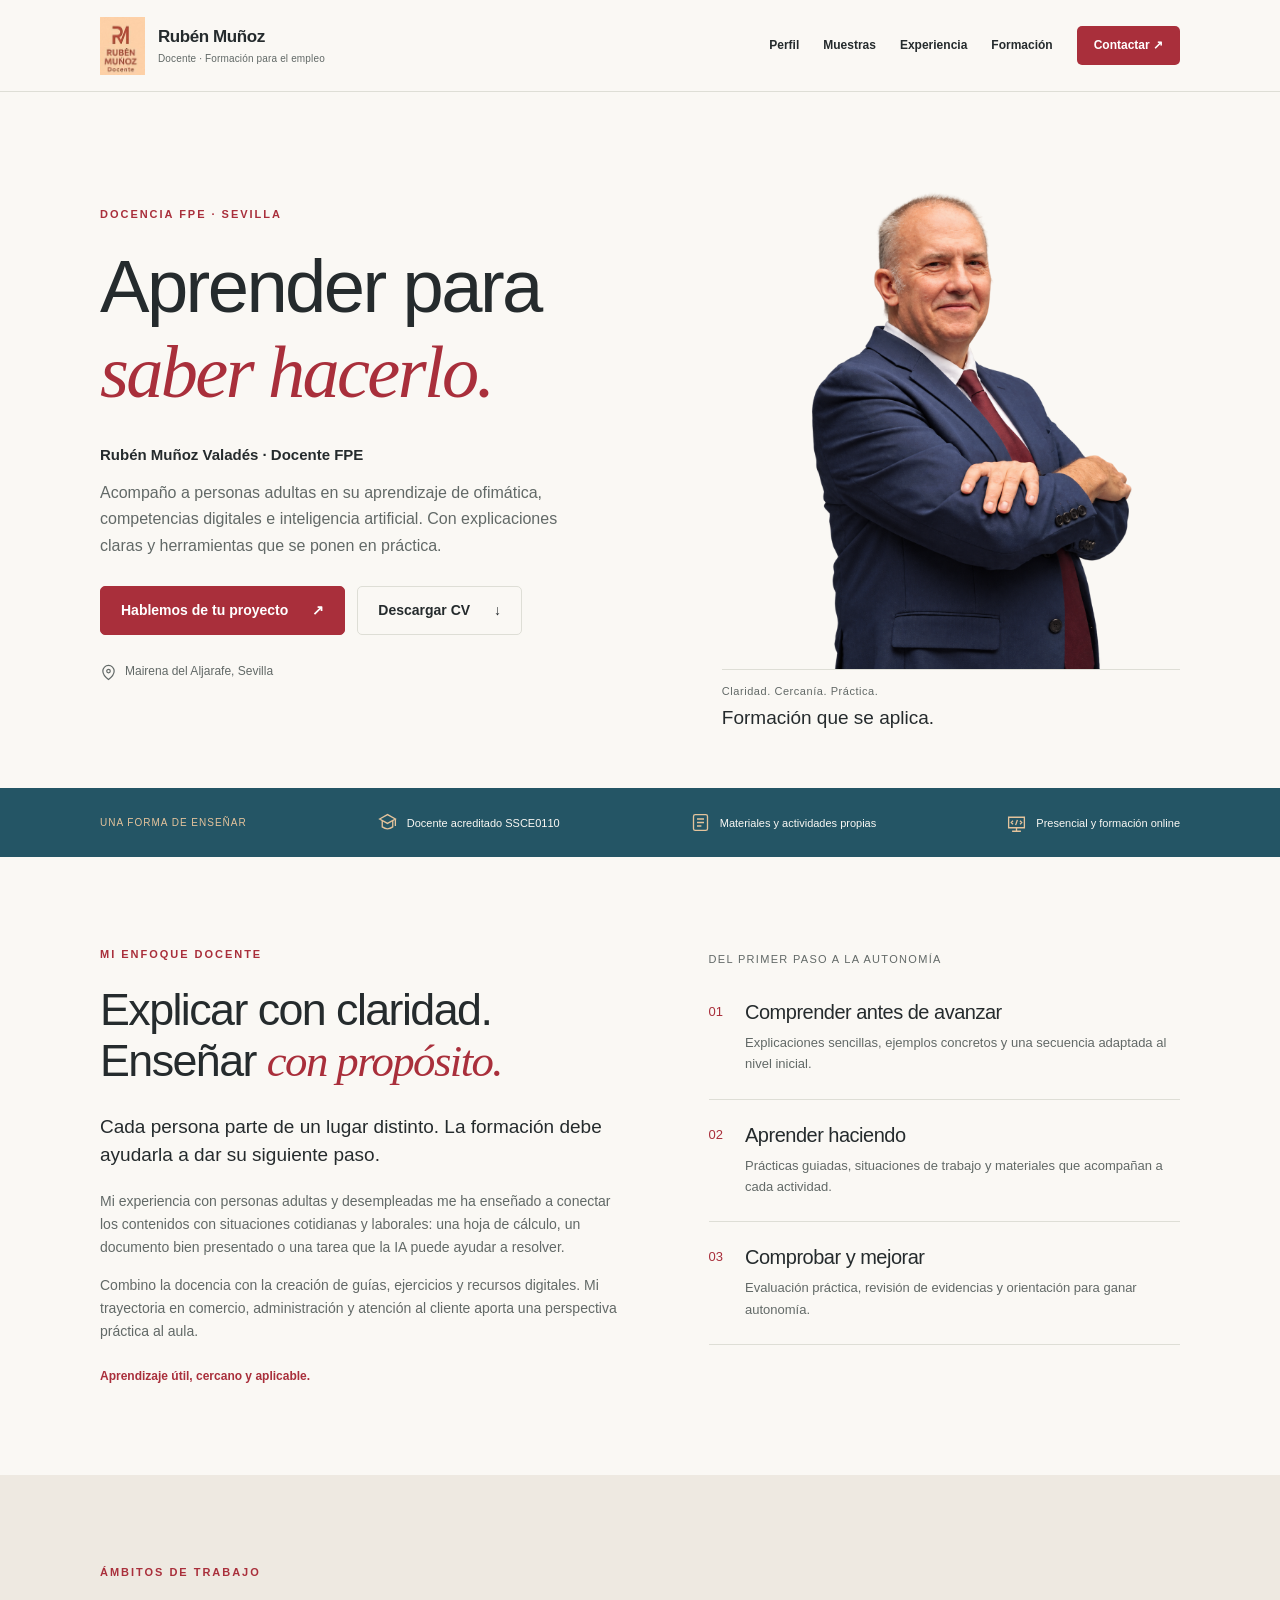
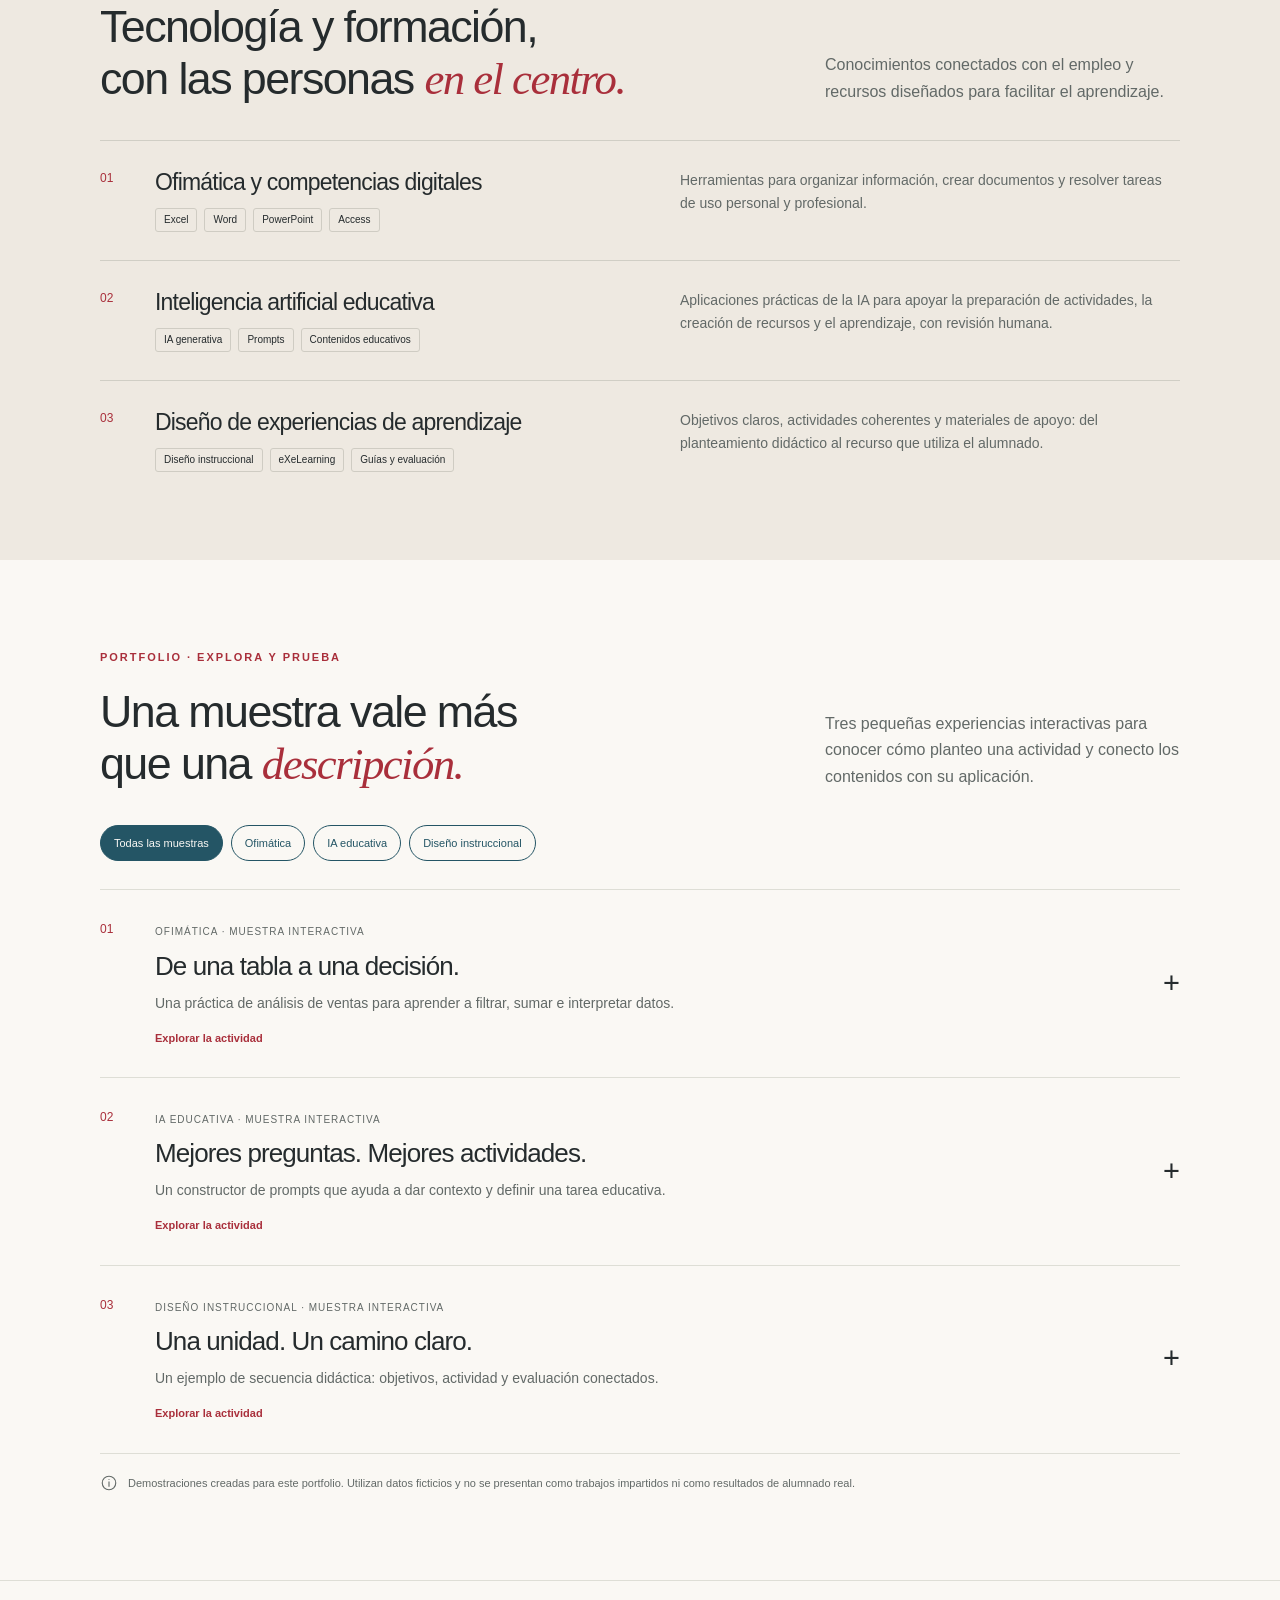
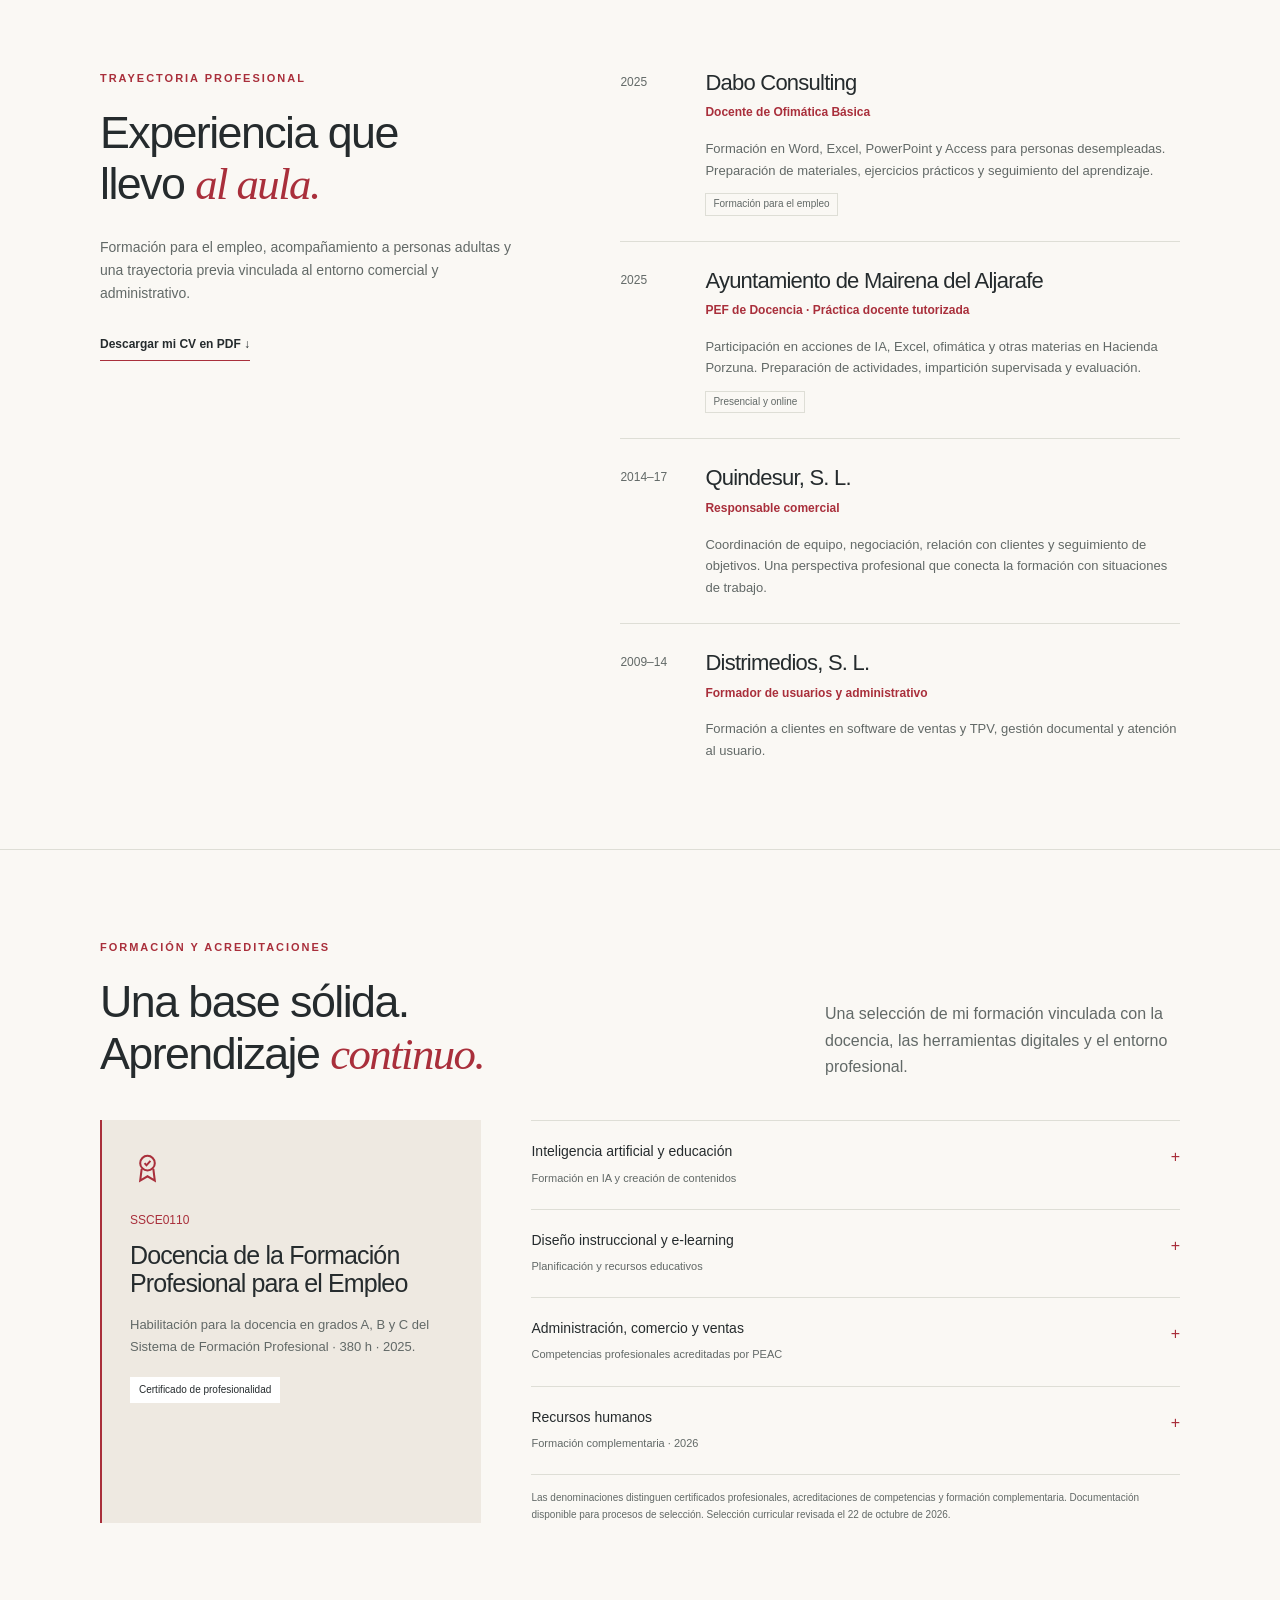
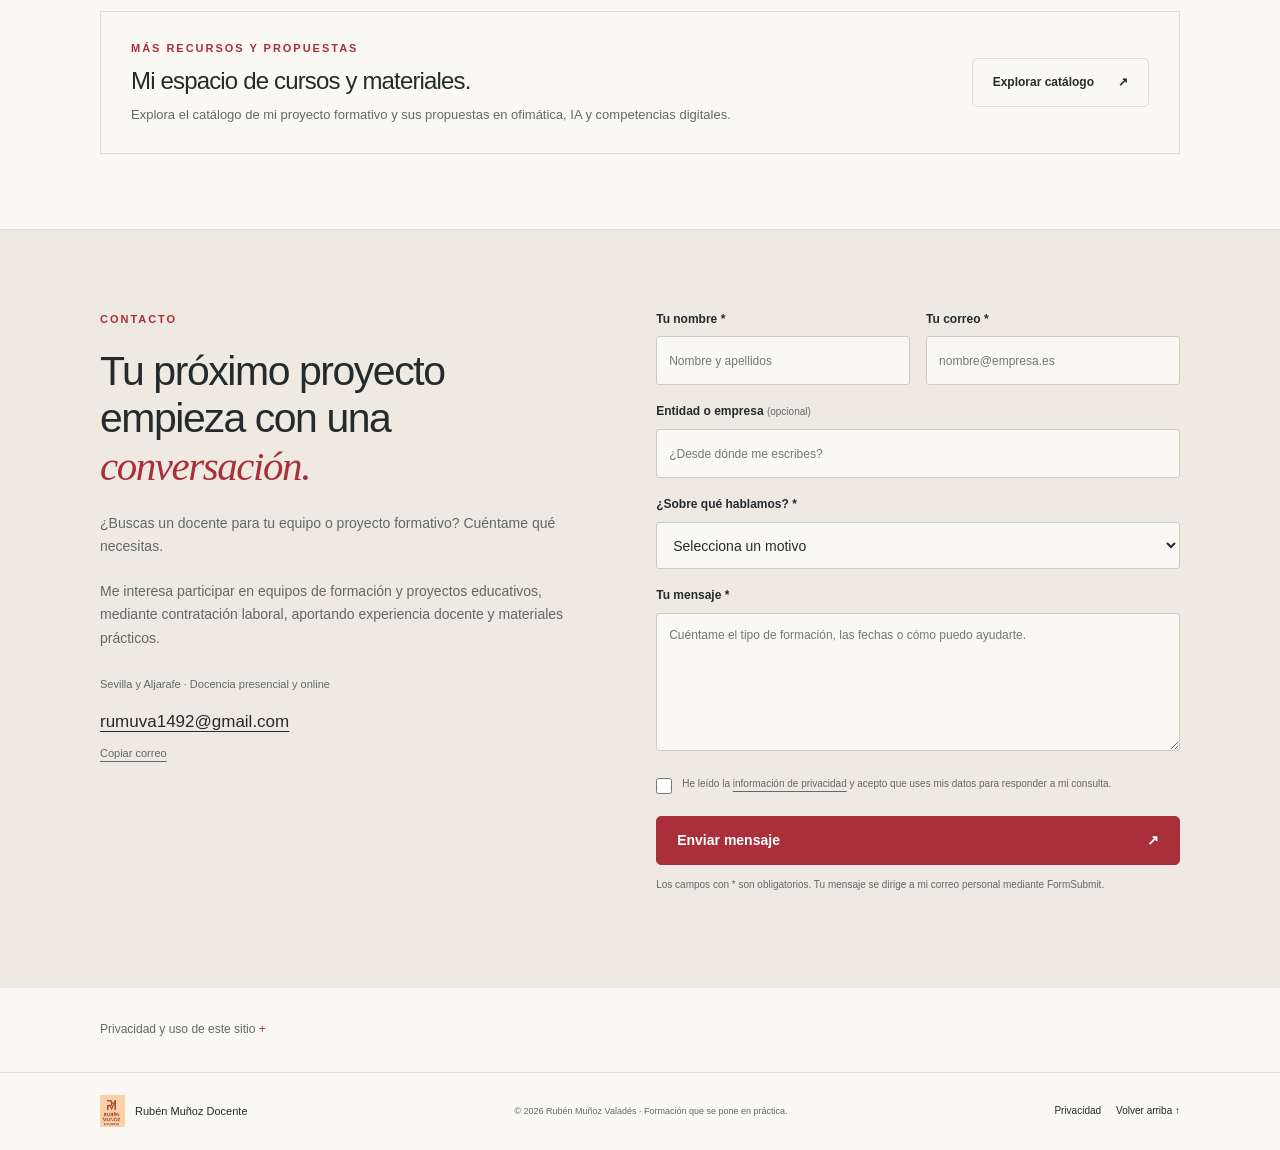
==== commit aa8b6a69: "Cambiar filtros del portfolio al azul petróleo de la franja" ====
--- a/index.html
+++ b/index.html
@@ -10,7 +10,7 @@
   <meta property="og:description" content="Docencia FPE, ofimática e IA educativa. Una forma clara, cercana y práctica de aprender.">
   <title>Rubén Muñoz · Docente FPE y diseño instruccional</title>
   <link rel="icon" type="image/png" href="./assets/images/logo-ruben-munoz-docente.png">
-  <link rel="stylesheet" href="./assets/css/styles.css?v=franja-20261023">
+  <link rel="stylesheet" href="./assets/css/styles.css?v=filtros-azul-20261023">
 </head>
 <body>
 <noscript><p style="padding:16px;background:#f4ece5;color:#202a32">Puedes consultar mi perfil, formación y CV. Activa JavaScript para utilizar las demostraciones interactivas. El formulario también funciona sin JavaScript.</p><style>@media(max-width:800px){#nav{display:flex;position:static;box-shadow:none}.header-inner{height:auto;min-height:75px;flex-wrap:wrap}.menu-toggle{display:none}}</style></noscript>
--- a/assets/css/styles.css
+++ b/assets/css/styles.css
@@ -28,3 +28,10 @@
 .trust .trust-label{color:#e4c39c}
 .trust .trust-item{color:#faf8f4}
 .trust .trust-item svg{color:#e4c39c}
+
+/* Filtros del portfolio coordinados con la franja azul petróleo. */
+.filter{color:#245565;border-color:#245565}
+.filter:hover{background:#e7eff1}
+.filter[aria-pressed="true"]{background:#245565;border-color:#245565;color:#faf8f4}
+.filter[aria-pressed="true"]:hover{background:#1c4957;border-color:#1c4957}
+.filter:focus-visible{outline-color:#245565}
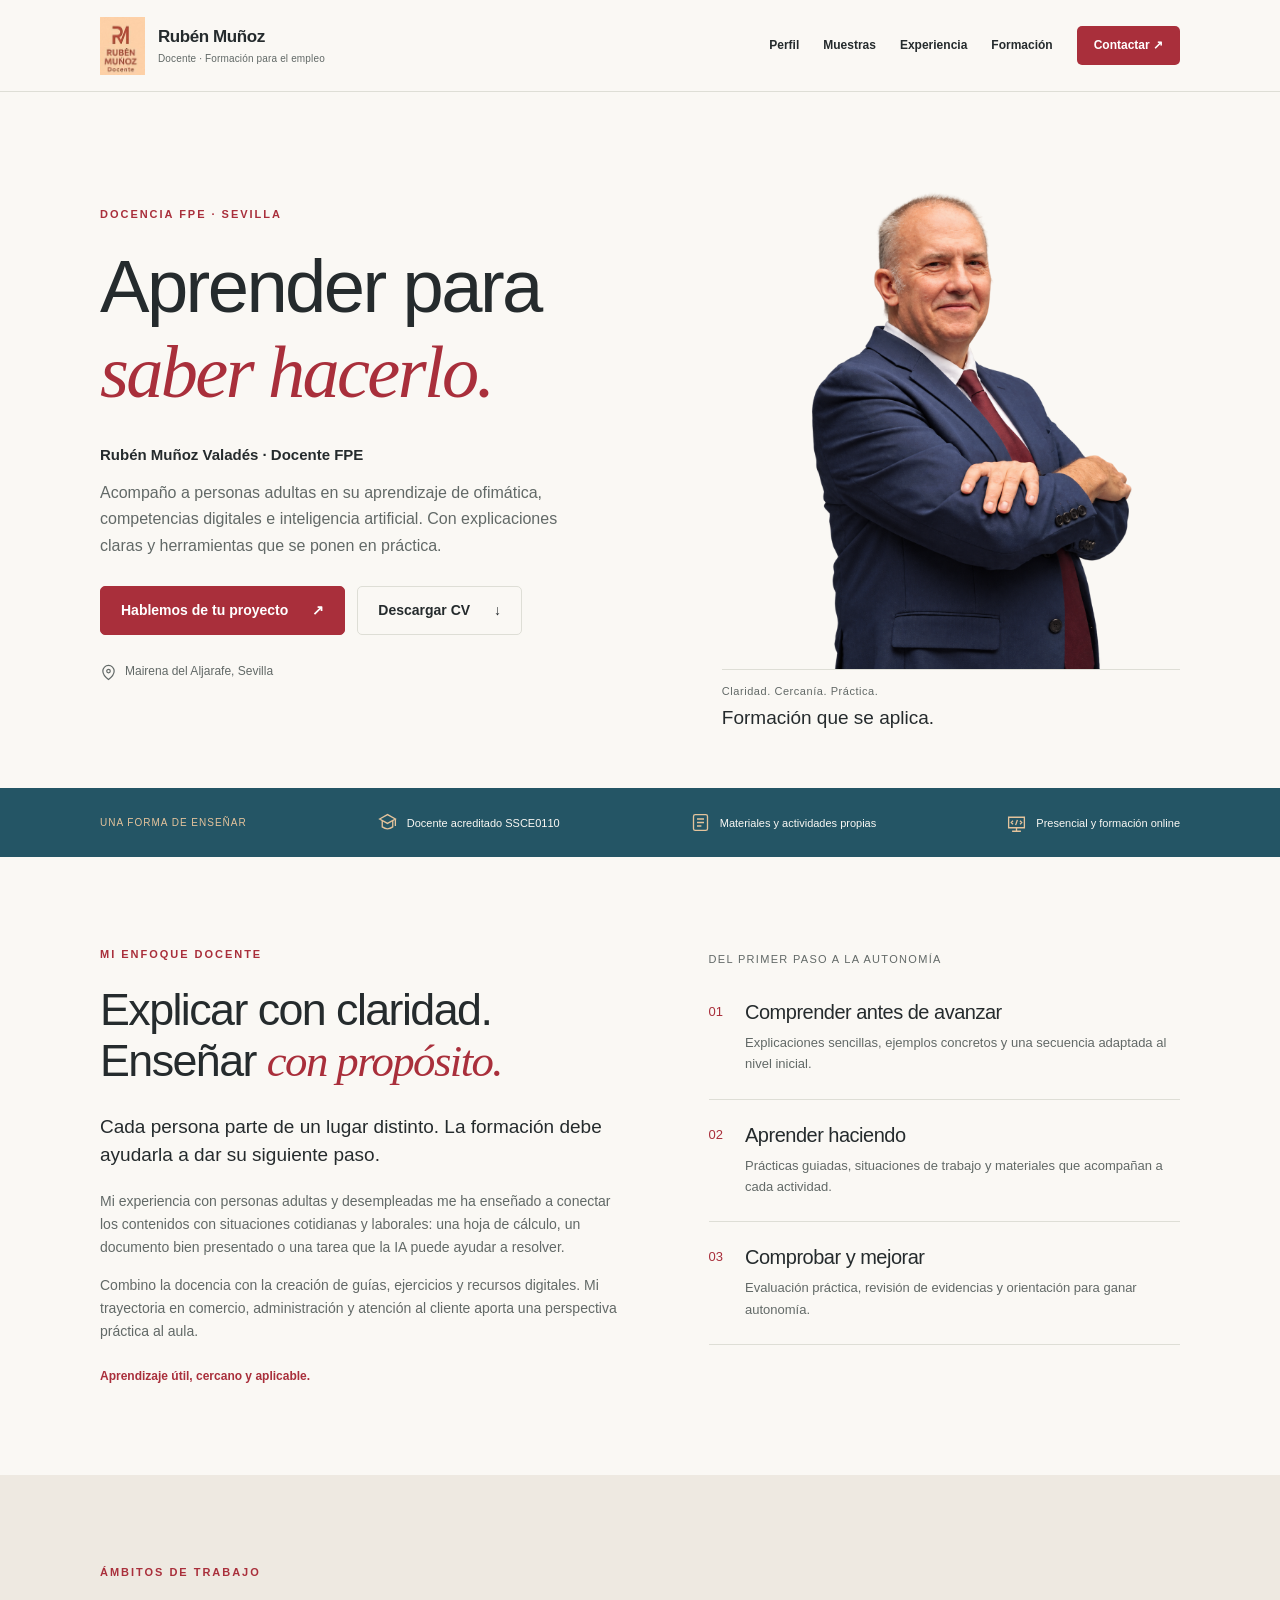
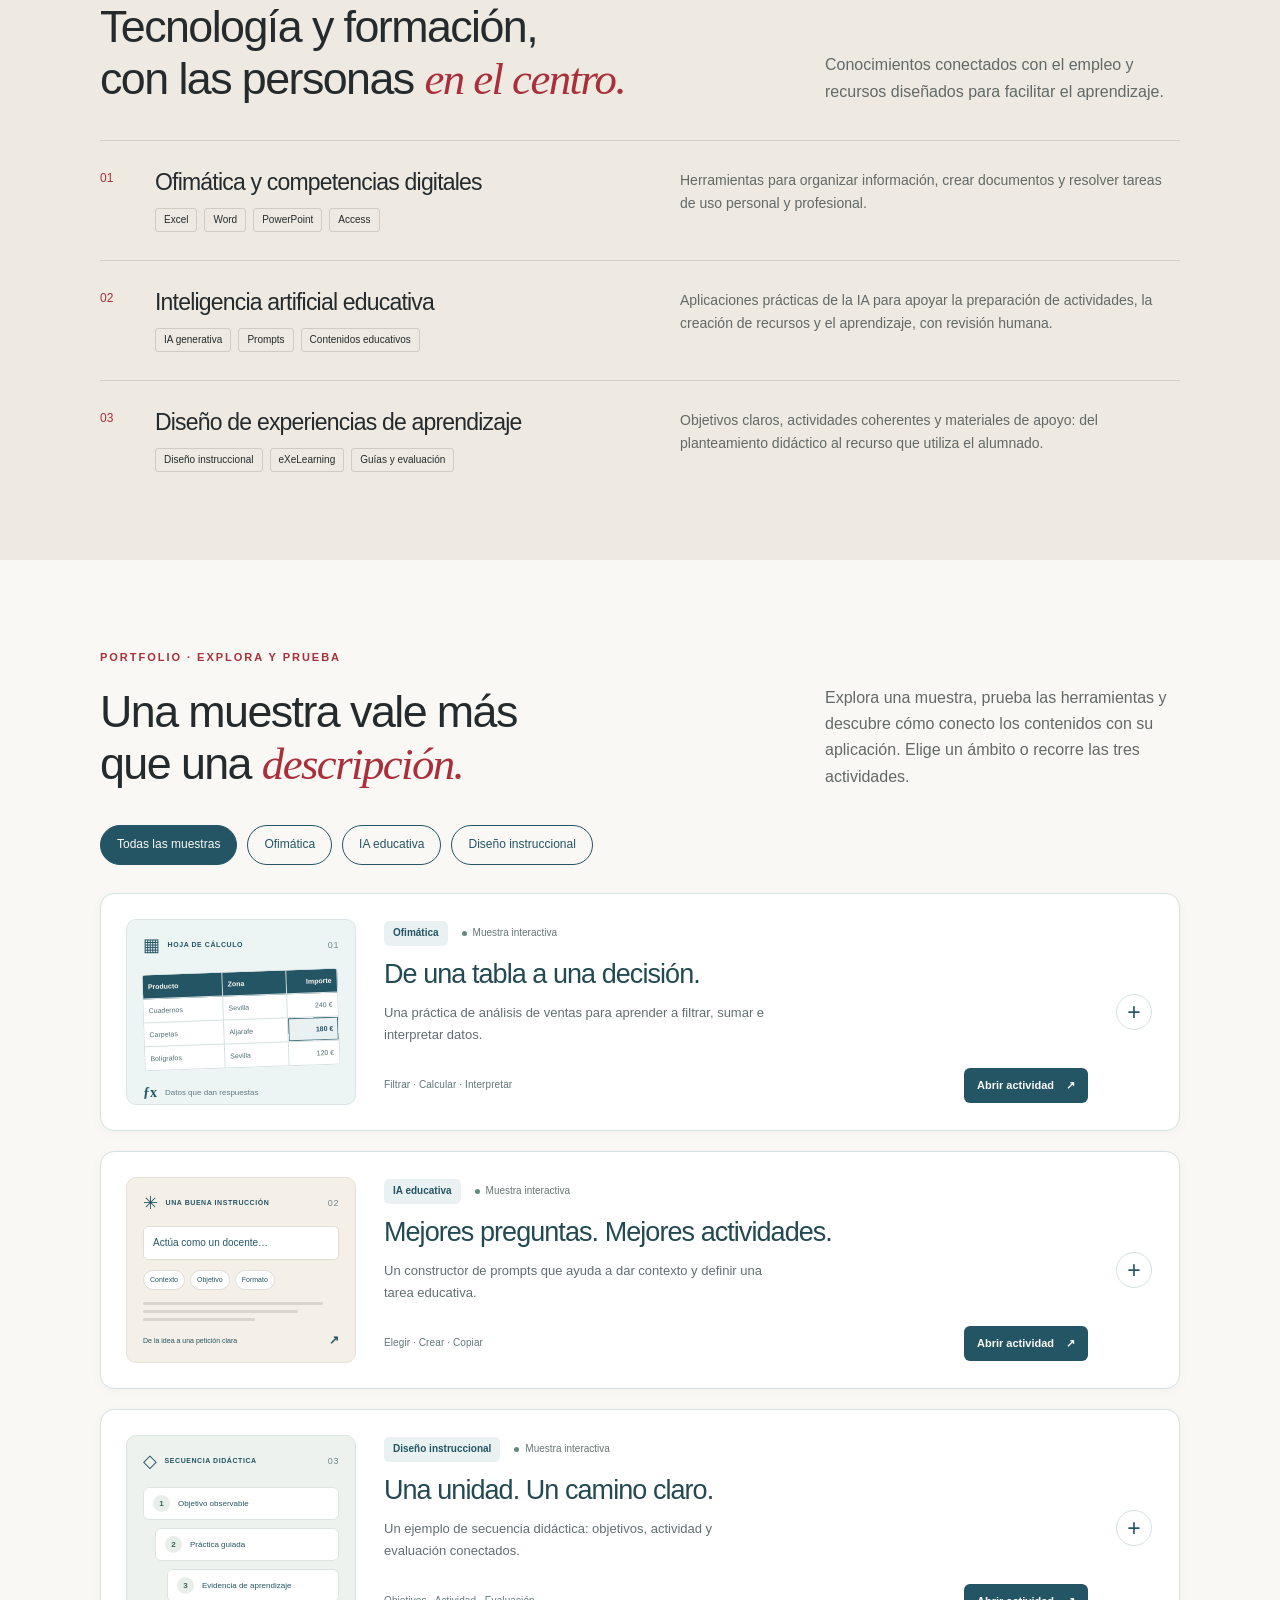
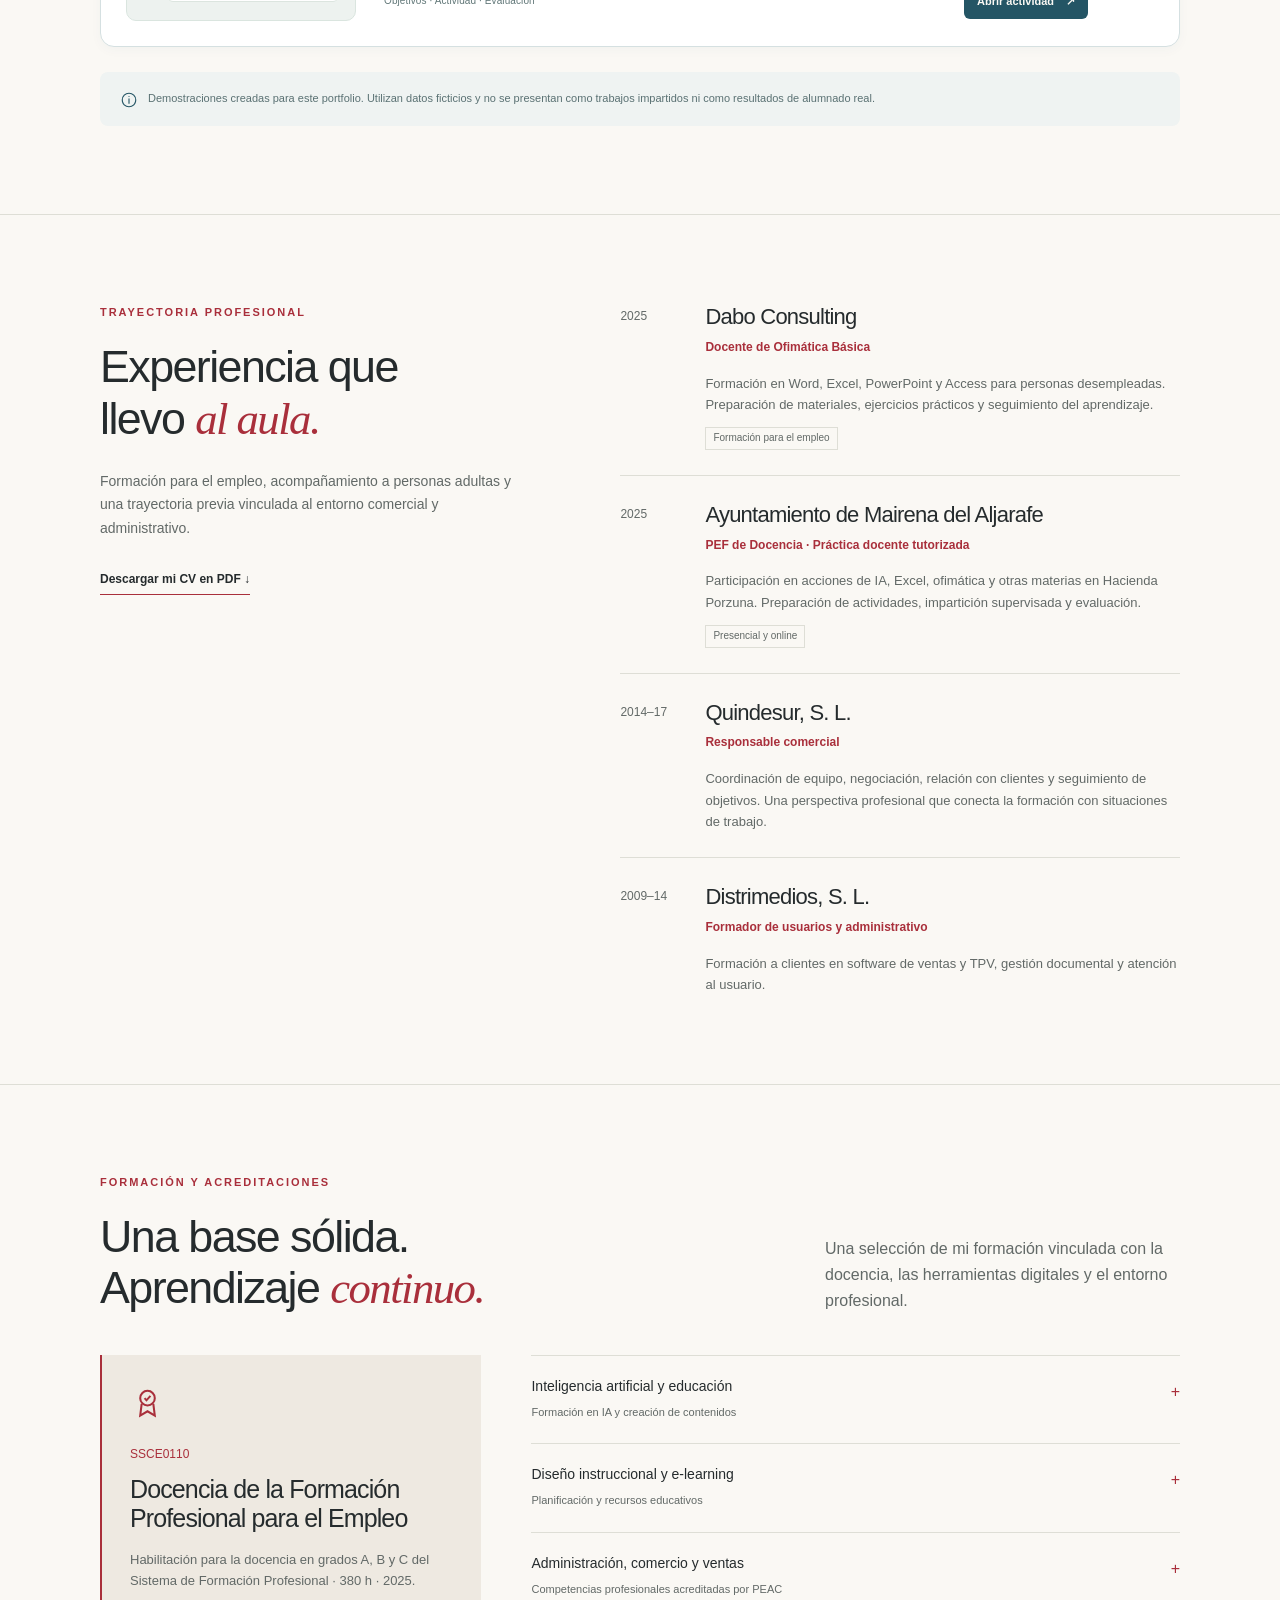
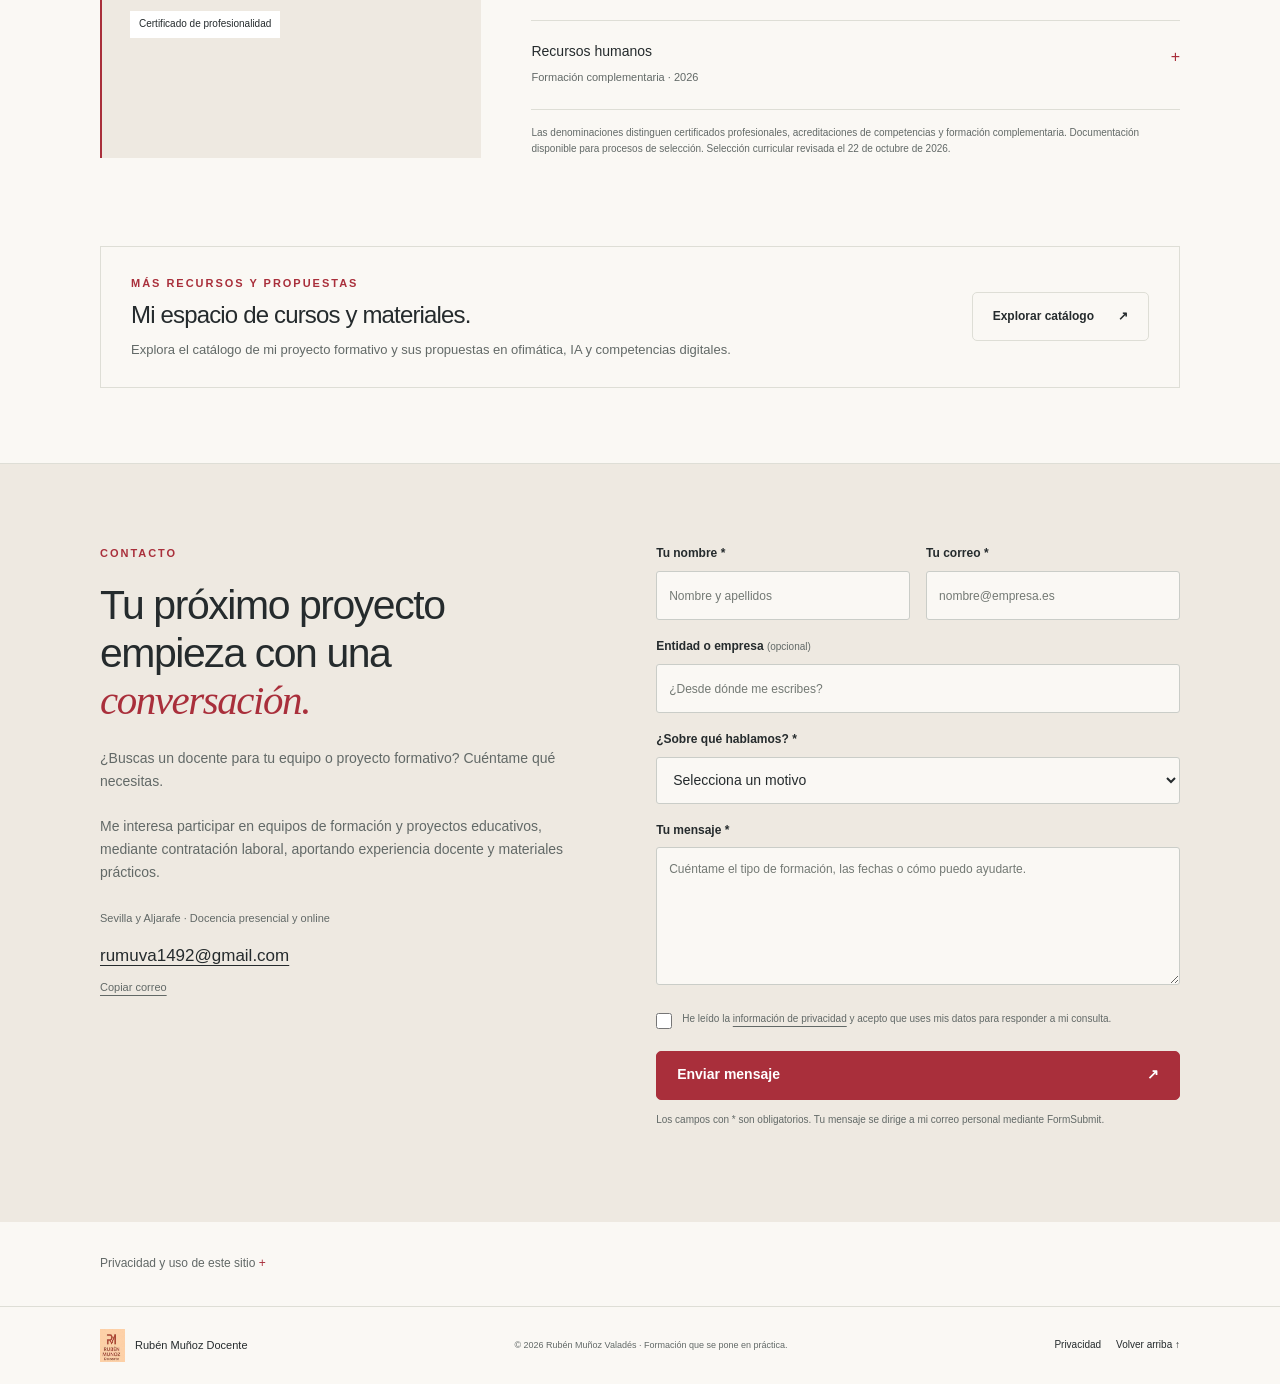
==== commit 7216d088: "Rediseñar portfolio con tarjetas visuales y actividades más claras en móvil" ====
--- a/index.html
+++ b/index.html
@@ -10,7 +10,7 @@
   <meta property="og:description" content="Docencia FPE, ofimática e IA educativa. Una forma clara, cercana y práctica de aprender.">
   <title>Rubén Muñoz · Docente FPE y diseño instruccional</title>
   <link rel="icon" type="image/png" href="./assets/images/logo-ruben-munoz-docente.png">
-  <link rel="stylesheet" href="./assets/css/styles.css?v=filtros-azul-20261023">
+  <link rel="stylesheet" href="./assets/css/styles.css?v=portfolio-ui-20261023">
 </head>
 <body>
 <noscript><p style="padding:16px;background:#f4ece5;color:#202a32">Puedes consultar mi perfil, formación y CV. Activa JavaScript para utilizar las demostraciones interactivas. El formulario también funciona sin JavaScript.</p><style>@media(max-width:800px){#nav{display:flex;position:static;box-shadow:none}.header-inner{height:auto;min-height:75px;flex-wrap:wrap}.menu-toggle{display:none}}</style></noscript>
@@ -28,10 +28,10 @@
   <div class="trust" id="forma-de-ensenar"><div class="container trust-inner"><span class="trust-label">Una forma de enseñar</span><div class="trust-item"><svg viewBox="0 0 24 24" fill="none" stroke="currentColor" aria-hidden="true"><path d="m3 8 9-5 9 5-9 5-9-5Z"/><path d="M6 10v7c4 3 8 3 12 0v-7M21 8v8"/></svg>Docente acreditado SSCE0110</div><div class="trust-item"><svg viewBox="0 0 24 24" fill="none" stroke="currentColor" aria-hidden="true"><rect x="4" y="3" width="16" height="18" rx="2"/><path d="M8 8h8M8 12h8M8 16h5"/></svg>Materiales y actividades propias</div><div class="trust-item"><svg viewBox="0 0 24 24" fill="none" stroke="currentColor" aria-hidden="true"><path d="M3 18V6h18v12H3ZM7 22h10M12 18v4M8 10l-2 2 2 2M16 10l2 2-2 2M13 9l-2 6"/></svg>Presencial y formación online</div></div></div>
   <section class="section" id="perfil" aria-labelledby="profile-title"><div class="container profile-grid"><div class="profile-copy"><div class="eyebrow">Mi enfoque docente</div><h2 class="section-title" id="profile-title">Explicar con claridad.<br>Enseñar <em class="serif">con propósito.</em></h2><p class="profile-lead">Cada persona parte de un lugar distinto. La formación debe ayudarla a dar su siguiente paso.</p><p>Mi experiencia con personas adultas y desempleadas me ha enseñado a conectar los contenidos con situaciones cotidianas y laborales: una hoja de cálculo, un documento bien presentado o una tarea que la IA puede ayudar a resolver.</p><p>Combino la docencia con la creación de guías, ejercicios y recursos digitales. Mi trayectoria en comercio, administración y atención al cliente aporta una perspectiva práctica al aula.</p><div class="profile-note"><span aria-hidden="true"></span>Aprendizaje útil, cercano y aplicable.</div></div><div class="method"><div class="method-label">Del primer paso a la autonomía</div><div class="method-item"><span class="method-number">01</span><div><h3>Comprender antes de avanzar</h3><p>Explicaciones sencillas, ejemplos concretos y una secuencia adaptada al nivel inicial.</p></div></div><div class="method-item"><span class="method-number">02</span><div><h3>Aprender haciendo</h3><p>Prácticas guiadas, situaciones de trabajo y materiales que acompañan a cada actividad.</p></div></div><div class="method-item"><span class="method-number">03</span><div><h3>Comprobar y mejorar</h3><p>Evaluación práctica, revisión de evidencias y orientación para ganar autonomía.</p></div></div></div></div></section>
   <section class="section specialties" id="especialidades" aria-labelledby="specialties-title"><div class="container"><div class="specialties-head"><div><div class="eyebrow">Ámbitos de trabajo</div><h2 class="section-title" id="specialties-title">Tecnología y formación,<br>con las personas <em class="serif">en el centro.</em></h2></div><p>Conocimientos conectados con el empleo y recursos diseñados para facilitar el aprendizaje.</p></div><div class="specialty-list"><div class="specialty-row"><span class="num">01</span><div><h3>Ofimática y competencias digitales</h3><div class="specialty-tags"><span>Excel</span><span>Word</span><span>PowerPoint</span><span>Access</span></div></div><p>Herramientas para organizar información, crear documentos y resolver tareas de uso personal y profesional.</p></div><div class="specialty-row"><span class="num">02</span><div><h3>Inteligencia artificial educativa</h3><div class="specialty-tags"><span>IA generativa</span><span>Prompts</span><span>Contenidos educativos</span></div></div><p>Aplicaciones prácticas de la IA para apoyar la preparación de actividades, la creación de recursos y el aprendizaje, con revisión humana.</p></div><div class="specialty-row"><span class="num">03</span><div><h3>Diseño de experiencias de aprendizaje</h3><div class="specialty-tags"><span>Diseño instruccional</span><span>eXeLearning</span><span>Guías y evaluación</span></div></div><p>Objetivos claros, actividades coherentes y materiales de apoyo: del planteamiento didáctico al recurso que utiliza el alumnado.</p></div></div></div></section>
-  <section class="section" id="portfolio" aria-labelledby="portfolio-title"><div class="container"><div class="section-head"><div><div class="eyebrow">Portfolio · Explora y prueba</div><h2 class="section-title" id="portfolio-title">Una muestra vale más<br>que una <em class="serif">descripción.</em></h2></div><p class="section-copy">Tres pequeñas experiencias interactivas para conocer cómo planteo una actividad y conecto los contenidos con su aplicación.</p></div><div class="filter-list" role="group" aria-label="Filtrar muestras"><button class="filter" data-filter="all" aria-pressed="true">Todas las muestras</button><button class="filter" data-filter="excel" aria-pressed="false">Ofimática</button><button class="filter" data-filter="ai" aria-pressed="false">IA educativa</button><button class="filter" data-filter="design" aria-pressed="false">Diseño instruccional</button></div><div class="sr" id="filter-status" role="status"></div><div class="projects">
-    <details class="project" data-category="excel"><summary><span class="project-number">01</span><div class="project-body"><span class="project-meta">Ofimática · Muestra interactiva</span><h3>De una tabla a una decisión.</h3><p>Una práctica de análisis de ventas para aprender a filtrar, sumar e interpretar datos.</p><span class="project-open">Explorar la actividad</span></div><span class="expand" aria-hidden="true">+</span></summary><div class="demo-content"><h3 id="excel-dialog-title">De una tabla a una decisión.</h3><p>Una actividad breve para pasar de leer una tabla a responder una pregunta. Esta simulación permite explorar el razonamiento antes de trasladarlo a una hoja de cálculo.</p><div class="case-meta"><div><b>Destinatarios</b>Personas adultas que se inician en Excel.</div><div><b>Objetivo observable</b>Filtrar datos y calcular las ventas de una zona.</div><div><b>Propuesta didáctica</b>Ejemplo guiado, práctica y comprobación.</div><div><b>Evidencia de aprendizaje</b>Tabla filtrada, fórmula y explicación del resultado.</div></div><div class="demo-panel"><h3>Prueba: ¿cuánto se ha vendido en cada zona?</h3><p>Selecciona una zona. Observa cómo cambian las filas y el total. Después comprueba qué fórmula utilizarías en Excel.</p><label for="sales-zone">Zona de ventas</label><select id="sales-zone"><option value="all">Todas las zonas</option><option value="Sevilla">Sevilla</option><option value="Aljarafe">Aljarafe</option></select><div class="table-wrap"><table><caption class="sr">Ventas ficticias de material de oficina por zona</caption><thead><tr><th scope="col">Producto</th><th scope="col">Zona</th><th scope="col">Importe</th></tr></thead><tbody id="sales-body"></tbody></table></div><div class="demo-result" aria-live="polite"><span>Total de las filas mostradas</span><strong id="sales-total"></strong></div><button class="button outline" id="show-formula" aria-expanded="false" aria-controls="formula-answer">Ver cómo hacerlo en Excel</button><div class="answer-text" id="formula-answer" hidden>Si las zonas están en B2:B7 y los importes en C2:C7, puedes calcular Sevilla con <code>=SUMAR.SI(B2:B7;"Sevilla";C2:C7)</code>. Para sumar solo las filas visibles tras aplicar un filtro: <code>=SUBTOTALES(109;C2:C7)</code>. El separador puede variar según la configuración de Excel.</div></div><div class="case-bottom">Criterio de evaluación: seleccionar la zona correcta, obtener su importe total y explicar qué representa. Muestra demostrativa; no incluye resultados de alumnado real.</div></div></details>
-    <details class="project" data-category="ai" id="crear-prompt"><summary><span class="project-number">02</span><div class="project-body"><span class="project-meta">IA educativa · Muestra interactiva</span><h3>Mejores preguntas. Mejores actividades.</h3><p>Un constructor de prompts que ayuda a dar contexto y definir una tarea educativa.</p><span class="project-open">Explorar la actividad</span></div><span class="expand" aria-hidden="true">+</span></summary><div class="demo-content"><h3 id="ai-dialog-title">Una instrucción con contexto.</h3><p>Definir el alumnado, el objetivo y el formato ayuda a formular una petición más concreta a una herramienta de IA. El docente revisa siempre la propuesta antes de utilizarla.</p><div class="case-meta"><div><b>Destinatarios</b>Docentes que se inician en IA generativa.</div><div><b>Objetivo observable</b>Redactar una instrucción clara y evaluable.</div></div><div class="demo-panel prompt-builder"><h3>Prepara una instrucción para la IA</h3><p class="prompt-explanation" id="prompt-help">Un <strong>prompt</strong> es el texto con el que le pides algo a una inteligencia artificial. Esta herramienta prepara esa petición a partir de tus elecciones. Para obtener la actividad, después tendrás que pegarla en ChatGPT, Copilot o Gemini.</p><ol class="prompt-steps"><li><b>Elige</b> el tema, el nivel y el tipo de actividad.</li><li><b>Crea</b> el texto con el botón rojo.</li><li><b>Copia y pega</b> el resultado en tu herramienta de IA.</li></ol><label for="prompt-topic">1. ¿Sobre qué quieres preparar la actividad?</label><input id="prompt-topic" type="text" maxlength="160" value="Funciones básicas de Excel" placeholder="Por ejemplo: tablas dinámicas de Excel" autocomplete="off" required aria-describedby="prompt-topic-help prompt-error"><p class="field-hint" id="prompt-topic-help">Puedes cambiar el ejemplo por cualquier tema que quieras enseñar.</p><label for="prompt-level">¿A quién va dirigida?</label><select id="prompt-level"><option>Personas adultas con nivel inicial</option><option>Personas adultas con nivel intermedio</option><option>Docentes en formación</option></select><label for="prompt-format">¿Qué quieres pedirle a la IA?</label><select id="prompt-format"><option>Una práctica guiada paso a paso</option><option>Una actividad basada en un caso laboral</option><option>Una autoevaluación con cinco preguntas</option></select><p id="prompt-error" class="prompt-error" role="alert"></p><button class="button primary" type="button" id="generate-prompt" aria-controls="prompt-result">2. Crear mi prompt <span aria-hidden="true">↓</span></button><p class="prompt-status" id="prompt-status" role="status" aria-live="polite"></p><section id="prompt-result" class="prompt-result" aria-labelledby="prompt-result-title" hidden><h4 id="prompt-result-title">Tu texto para la IA</h4><label class="sr" for="prompt-output">Prompt generado, listo para copiar</label><textarea class="prompt-output" id="prompt-output" rows="10" readonly aria-describedby="prompt-next-step"></textarea><div class="prompt-actions"><button class="button outline" type="button" id="copy-prompt">3. Copiar el prompt</button><button class="text-link select-prompt" type="button" id="select-prompt">Seleccionar texto</button><a class="text-link" href="https://chatgpt.com/" target="_blank" rel="noopener noreferrer">Abrir ChatGPT <span aria-hidden="true">↗</span><span class="sr"> (nueva pestaña)</span></a></div><p id="prompt-next-step" class="prompt-next-step"><strong>Último paso:</strong> abre tu herramienta de IA, pega este texto en su cuadro de mensaje y pulsa Enviar. La IA elaborará la propuesta de actividad; revísala antes de utilizarla en clase.</p></section><p class="demo-help">El texto se prepara en tu navegador. Esta demostración no envía tus datos a una IA ni genera la respuesta de la actividad.</p></div><div class="case-bottom">Criterio de evaluación: el prompt identifica destinatarios, objetivo, formato y una comprobación del aprendizaje. La respuesta de una IA requiere revisión de exactitud, adecuación y privacidad.</div></div></details>
-    <details class="project" data-category="design"><summary><span class="project-number">03</span><div class="project-body"><span class="project-meta">Diseño instruccional · Muestra interactiva</span><h3>Una unidad. Un camino claro.</h3><p>Un ejemplo de secuencia didáctica: objetivos, actividad y evaluación conectados.</p><span class="project-open">Explorar la actividad</span></div><span class="expand" aria-hidden="true">+</span></summary><div class="demo-content"><h3 id="design-dialog-title">Una unidad, un camino claro.</h3><p>Ejemplo de planificación de una sesión de 60 minutos: crear un presupuesto sencillo con una hoja de cálculo. Los tiempos son una propuesta adaptable al grupo.</p><div class="case-meta"><div><b>Destinatarios</b>Personas adultas con conocimientos básicos de hojas de cálculo.</div><div><b>Producto final</b>Un presupuesto con cantidades, precios y total.</div></div><div class="demo-panel"><div class="lesson-tabs" role="tablist" aria-label="Fases de la unidad"><button id="tab-objective" class="lesson-tab" role="tab" aria-selected="true" aria-controls="panel-objective" data-panel="panel-objective">01 Objetivos</button><button id="tab-practice" class="lesson-tab" role="tab" aria-selected="false" aria-controls="panel-practice" tabindex="-1" data-panel="panel-practice">02 Actividad</button><button id="tab-evaluation" class="lesson-tab" role="tab" aria-selected="false" aria-controls="panel-evaluation" tabindex="-1" data-panel="panel-evaluation">03 Evaluación</button></div><div id="panel-objective" class="lesson-panel" role="tabpanel" aria-labelledby="tab-objective" tabindex="0"><h4>¿Qué podrá hacer el alumnado?</h4><ul><li>Organizar una tabla con producto, cantidad, precio e importe.</li><li>Calcular el importe mediante una multiplicación y copiar la fórmula.</li><li>Obtener el total y presentar cantidades en formato moneda.</li></ul><p>Los objetivos describen acciones observables que se comprueban en el archivo final.</p></div><div id="panel-practice" class="lesson-panel" role="tabpanel" aria-labelledby="tab-practice" tabindex="0" hidden><h4>Un encargo cercano: preparar un presupuesto.</h4><ol><li><strong>Activación · 5 min.</strong> Interpretar un presupuesto y detectar sus datos.</li><li><strong>Demostración · 10 min.</strong> Crear la tabla y explicar la primera fórmula.</li><li><strong>Práctica guiada · 20 min.</strong> Completar el presupuesto con cinco productos ficticios.</li><li><strong>Reto autónomo · 15 min.</strong> Cambiar cantidades y añadir un nuevo producto.</li><li><strong>Revisión · 10 min.</strong> Comprobar el total y explicar el procedimiento.</li></ol></div><div id="panel-evaluation" class="lesson-panel" role="tabpanel" aria-labelledby="tab-evaluation" tabindex="0" hidden><h4>Evaluar lo que se ha practicado.</h4><ul><li><strong>Estructura:</strong> la tabla tiene encabezados y todos los datos del encargo.</li><li><strong>Cálculo:</strong> cada importe se obtiene con una fórmula y el total es correcto.</li><li><strong>Presentación:</strong> los importes utilizan formato moneda y la lectura es clara.</li><li><strong>Autonomía:</strong> el alumno modifica un dato y explica el cambio en el total.</li></ul><p>Retroalimentación propuesta: señalar un logro, localizar un error y acordar una mejora concreta.</p></div></div><div class="case-bottom">Secuencia ilustrativa creada para el portfolio. No representa una acción oficial acreditada ni una experiencia de aula documentada.</div></div></details>
+  <section class="section" id="portfolio" aria-labelledby="portfolio-title"><div class="container"><div class="section-head"><div><div class="eyebrow">Portfolio · Explora y prueba</div><h2 class="section-title" id="portfolio-title">Una muestra vale más<br>que una <em class="serif">descripción.</em></h2></div><p class="section-copy">Explora una muestra, prueba las herramientas y descubre cómo conecto los contenidos con su aplicación. Elige un ámbito o recorre las tres actividades.</p></div><div class="filter-list" role="group" aria-label="Filtrar muestras"><button class="filter" data-filter="all" aria-pressed="true">Todas las muestras</button><button class="filter" data-filter="excel" aria-pressed="false">Ofimática</button><button class="filter" data-filter="ai" aria-pressed="false">IA educativa</button><button class="filter" data-filter="design" aria-pressed="false">Diseño instruccional</button></div><div class="sr" id="filter-status" role="status"></div><div class="projects">
+    <details class="project" data-category="excel"><summary class="project-summary"><span class="sample-preview preview-excel" aria-hidden="true"><span class="preview-topline"><span class="preview-symbol">▦</span><span>HOJA DE CÁLCULO</span><span class="sample-index">01</span></span><span class="preview-sheet"><span>Producto</span><span>Zona</span><span>Importe</span><span>Cuadernos</span><span>Sevilla</span><span>240 €</span><span>Carpetas</span><span>Aljarafe</span><span class="preview-cell">180 €</span><span>Bolígrafos</span><span>Sevilla</span><span>120 €</span></span><span class="preview-formula"><b>ƒx</b> Datos que dan respuestas</span></span><div class="project-body"><div class="project-meta"><span class="project-category">Ofimática</span><span class="project-kind"><span aria-hidden="true"></span>Muestra interactiva</span></div><h3>De una tabla a una decisión.</h3><p>Una práctica de análisis de ventas para aprender a filtrar, sumar e interpretar datos.</p><div class="project-footer"><span class="project-skills">Filtrar · Calcular · Interpretar</span><span class="project-open"><span class="open-label">Abrir actividad</span><span class="close-label">Cerrar actividad</span><span aria-hidden="true">↗</span></span></div></div><span class="expand" aria-hidden="true">+</span></summary><div class="demo-content"><h3 id="excel-dialog-title">De una tabla a una decisión.</h3><p>Una actividad breve para pasar de leer una tabla a responder una pregunta. Esta simulación permite explorar el razonamiento antes de trasladarlo a una hoja de cálculo.</p><div class="case-meta"><div><b>Destinatarios</b>Personas adultas que se inician en Excel.</div><div><b>Objetivo observable</b>Filtrar datos y calcular las ventas de una zona.</div><div><b>Propuesta didáctica</b>Ejemplo guiado, práctica y comprobación.</div><div><b>Evidencia de aprendizaje</b>Tabla filtrada, fórmula y explicación del resultado.</div></div><div class="demo-panel"><h3>Prueba: ¿cuánto se ha vendido en cada zona?</h3><p>Selecciona una zona. Observa cómo cambian las filas y el total. Después comprueba qué fórmula utilizarías en Excel.</p><label for="sales-zone">Zona de ventas</label><select id="sales-zone"><option value="all">Todas las zonas</option><option value="Sevilla">Sevilla</option><option value="Aljarafe">Aljarafe</option></select><div class="table-wrap"><table><caption class="sr">Ventas ficticias de material de oficina por zona</caption><thead><tr><th scope="col">Producto</th><th scope="col">Zona</th><th scope="col">Importe</th></tr></thead><tbody id="sales-body"></tbody></table></div><div class="demo-result" aria-live="polite"><span>Total de las filas mostradas</span><strong id="sales-total"></strong></div><button class="button outline" id="show-formula" aria-expanded="false" aria-controls="formula-answer">Ver cómo hacerlo en Excel</button><div class="answer-text" id="formula-answer" hidden>Si las zonas están en B2:B7 y los importes en C2:C7, puedes calcular Sevilla con <code>=SUMAR.SI(B2:B7;"Sevilla";C2:C7)</code>. Para sumar solo las filas visibles tras aplicar un filtro: <code>=SUBTOTALES(109;C2:C7)</code>. El separador puede variar según la configuración de Excel.</div></div><div class="case-bottom">Criterio de evaluación: seleccionar la zona correcta, obtener su importe total y explicar qué representa. Muestra demostrativa; no incluye resultados de alumnado real.</div></div></details>
+    <details class="project" data-category="ai" id="crear-prompt"><summary class="project-summary"><span class="sample-preview preview-ai" aria-hidden="true"><span class="preview-topline"><span class="preview-symbol">✳</span><span>UNA BUENA INSTRUCCIÓN</span><span class="sample-index">02</span></span><span class="preview-prompt-line">Actúa como un docente…</span><span class="preview-prompt-tags"><span>Contexto</span><span>Objetivo</span><span>Formato</span></span><span class="preview-writing"><i></i><i></i><i></i></span><span class="preview-prompt-footer">De la idea a una petición clara <b>↗</b></span></span><div class="project-body"><div class="project-meta"><span class="project-category">IA educativa</span><span class="project-kind"><span aria-hidden="true"></span>Muestra interactiva</span></div><h3>Mejores preguntas. Mejores actividades.</h3><p>Un constructor de prompts que ayuda a dar contexto y definir una tarea educativa.</p><div class="project-footer"><span class="project-skills">Elegir · Crear · Copiar</span><span class="project-open"><span class="open-label">Abrir actividad</span><span class="close-label">Cerrar actividad</span><span aria-hidden="true">↗</span></span></div></div><span class="expand" aria-hidden="true">+</span></summary><div class="demo-content"><h3 id="ai-dialog-title">Una instrucción con contexto.</h3><p>Definir el alumnado, el objetivo y el formato ayuda a formular una petición más concreta a una herramienta de IA. El docente revisa siempre la propuesta antes de utilizarla.</p><div class="case-meta"><div><b>Destinatarios</b>Docentes que se inician en IA generativa.</div><div><b>Objetivo observable</b>Redactar una instrucción clara y evaluable.</div></div><div class="demo-panel prompt-builder"><h3>Prepara una instrucción para la IA</h3><p class="prompt-explanation" id="prompt-help">Un <strong>prompt</strong> es el texto con el que le pides algo a una inteligencia artificial. Esta herramienta prepara esa petición a partir de tus elecciones. Para obtener la actividad, después tendrás que pegarla en ChatGPT, Copilot o Gemini.</p><ol class="prompt-steps"><li><b>Elige</b> el tema, el nivel y el tipo de actividad.</li><li><b>Crea</b> el texto con el botón rojo.</li><li><b>Copia y pega</b> el resultado en tu herramienta de IA.</li></ol><label for="prompt-topic">1. ¿Sobre qué quieres preparar la actividad?</label><input id="prompt-topic" type="text" maxlength="160" value="Funciones básicas de Excel" placeholder="Por ejemplo: tablas dinámicas de Excel" autocomplete="off" required aria-describedby="prompt-topic-help prompt-error"><p class="field-hint" id="prompt-topic-help">Puedes cambiar el ejemplo por cualquier tema que quieras enseñar.</p><label for="prompt-level">¿A quién va dirigida?</label><select id="prompt-level"><option>Personas adultas con nivel inicial</option><option>Personas adultas con nivel intermedio</option><option>Docentes en formación</option></select><label for="prompt-format">¿Qué quieres pedirle a la IA?</label><select id="prompt-format"><option>Una práctica guiada paso a paso</option><option>Una actividad basada en un caso laboral</option><option>Una autoevaluación con cinco preguntas</option></select><p id="prompt-error" class="prompt-error" role="alert"></p><button class="button primary" type="button" id="generate-prompt" aria-controls="prompt-result">2. Crear mi prompt <span aria-hidden="true">↓</span></button><p class="prompt-status" id="prompt-status" role="status" aria-live="polite"></p><section id="prompt-result" class="prompt-result" aria-labelledby="prompt-result-title" hidden><h4 id="prompt-result-title">Tu texto para la IA</h4><label class="sr" for="prompt-output">Prompt generado, listo para copiar</label><textarea class="prompt-output" id="prompt-output" rows="10" readonly aria-describedby="prompt-next-step"></textarea><div class="prompt-actions"><button class="button outline" type="button" id="copy-prompt">3. Copiar el prompt</button><button class="text-link select-prompt" type="button" id="select-prompt">Seleccionar texto</button><a class="text-link" href="https://chatgpt.com/" target="_blank" rel="noopener noreferrer">Abrir ChatGPT <span aria-hidden="true">↗</span><span class="sr"> (nueva pestaña)</span></a></div><p id="prompt-next-step" class="prompt-next-step"><strong>Último paso:</strong> abre tu herramienta de IA, pega este texto en su cuadro de mensaje y pulsa Enviar. La IA elaborará la propuesta de actividad; revísala antes de utilizarla en clase.</p></section><p class="demo-help">El texto se prepara en tu navegador. Esta demostración no envía tus datos a una IA ni genera la respuesta de la actividad.</p></div><div class="case-bottom">Criterio de evaluación: el prompt identifica destinatarios, objetivo, formato y una comprobación del aprendizaje. La respuesta de una IA requiere revisión de exactitud, adecuación y privacidad.</div></div></details>
+    <details class="project" data-category="design"><summary class="project-summary"><span class="sample-preview preview-design" aria-hidden="true"><span class="preview-topline"><span class="preview-symbol">◇</span><span>SECUENCIA DIDÁCTICA</span><span class="sample-index">03</span></span><span class="preview-route"><span><b>1</b> Objetivo observable</span><span><b>2</b> Práctica guiada</span><span><b>3</b> Evidencia de aprendizaje</span></span></span><div class="project-body"><div class="project-meta"><span class="project-category">Diseño instruccional</span><span class="project-kind"><span aria-hidden="true"></span>Muestra interactiva</span></div><h3>Una unidad. Un camino claro.</h3><p>Un ejemplo de secuencia didáctica: objetivos, actividad y evaluación conectados.</p><div class="project-footer"><span class="project-skills">Objetivos · Actividad · Evaluación</span><span class="project-open"><span class="open-label">Abrir actividad</span><span class="close-label">Cerrar actividad</span><span aria-hidden="true">↗</span></span></div></div><span class="expand" aria-hidden="true">+</span></summary><div class="demo-content"><h3 id="design-dialog-title">Una unidad, un camino claro.</h3><p>Ejemplo de planificación de una sesión de 60 minutos: crear un presupuesto sencillo con una hoja de cálculo. Los tiempos son una propuesta adaptable al grupo.</p><div class="case-meta"><div><b>Destinatarios</b>Personas adultas con conocimientos básicos de hojas de cálculo.</div><div><b>Producto final</b>Un presupuesto con cantidades, precios y total.</div></div><div class="demo-panel"><div class="lesson-tabs" role="tablist" aria-label="Fases de la unidad"><button id="tab-objective" class="lesson-tab" role="tab" aria-selected="true" aria-controls="panel-objective" data-panel="panel-objective">01 Objetivos</button><button id="tab-practice" class="lesson-tab" role="tab" aria-selected="false" aria-controls="panel-practice" tabindex="-1" data-panel="panel-practice">02 Actividad</button><button id="tab-evaluation" class="lesson-tab" role="tab" aria-selected="false" aria-controls="panel-evaluation" tabindex="-1" data-panel="panel-evaluation">03 Evaluación</button></div><div id="panel-objective" class="lesson-panel" role="tabpanel" aria-labelledby="tab-objective" tabindex="0"><h4>¿Qué podrá hacer el alumnado?</h4><ul><li>Organizar una tabla con producto, cantidad, precio e importe.</li><li>Calcular el importe mediante una multiplicación y copiar la fórmula.</li><li>Obtener el total y presentar cantidades en formato moneda.</li></ul><p>Los objetivos describen acciones observables que se comprueban en el archivo final.</p></div><div id="panel-practice" class="lesson-panel" role="tabpanel" aria-labelledby="tab-practice" tabindex="0" hidden><h4>Un encargo cercano: preparar un presupuesto.</h4><ol><li><strong>Activación · 5 min.</strong> Interpretar un presupuesto y detectar sus datos.</li><li><strong>Demostración · 10 min.</strong> Crear la tabla y explicar la primera fórmula.</li><li><strong>Práctica guiada · 20 min.</strong> Completar el presupuesto con cinco productos ficticios.</li><li><strong>Reto autónomo · 15 min.</strong> Cambiar cantidades y añadir un nuevo producto.</li><li><strong>Revisión · 10 min.</strong> Comprobar el total y explicar el procedimiento.</li></ol></div><div id="panel-evaluation" class="lesson-panel" role="tabpanel" aria-labelledby="tab-evaluation" tabindex="0" hidden><h4>Evaluar lo que se ha practicado.</h4><ul><li><strong>Estructura:</strong> la tabla tiene encabezados y todos los datos del encargo.</li><li><strong>Cálculo:</strong> cada importe se obtiene con una fórmula y el total es correcto.</li><li><strong>Presentación:</strong> los importes utilizan formato moneda y la lectura es clara.</li><li><strong>Autonomía:</strong> el alumno modifica un dato y explica el cambio en el total.</li></ul><p>Retroalimentación propuesta: señalar un logro, localizar un error y acordar una mejora concreta.</p></div></div><div class="case-bottom">Secuencia ilustrativa creada para el portfolio. No representa una acción oficial acreditada ni una experiencia de aula documentada.</div></div></details>
   </div><div class="portfolio-note"><svg viewBox="0 0 24 24" fill="none" stroke="currentColor" stroke-width="1.5" aria-hidden="true"><circle cx="12" cy="12" r="9"/><path d="M12 10v7M12 7v1"/></svg><span>Demostraciones creadas para este portfolio. Utilizan datos ficticios y no se presentan como trabajos impartidos ni como resultados de alumnado real.</span></div></div></section>
   <section class="section experience" id="experiencia" aria-labelledby="experience-title"><div class="container experience-grid"><div class="experience-intro"><div><div class="eyebrow">Trayectoria profesional</div><h2 class="section-title" id="experience-title">Experiencia que<br>llevo <em class="serif">al aula.</em></h2></div><p>Formación para el empleo, acompañamiento a personas adultas y una trayectoria previa vinculada al entorno comercial y administrativo.</p><a class="text-link" href="./assets/docs/CV_Ruben_Munoz_Docente.pdf?v=20261022-logo" download="CV_Ruben_Munoz_Docente.pdf">Descargar mi CV en PDF <span aria-hidden="true">↓</span></a></div><div><article class="career-item"><div class="career-year">2025</div><div><h3>Dabo Consulting</h3><p class="career-role">Docente de Ofimática Básica</p><p>Formación en Word, Excel, PowerPoint y Access para personas desempleadas. Preparación de materiales, ejercicios prácticos y seguimiento del aprendizaje.</p><span class="career-badge">Formación para el empleo</span></div></article><article class="career-item"><div class="career-year">2025</div><div><h3>Ayuntamiento de Mairena del Aljarafe</h3><p class="career-role">PEF de Docencia · Práctica docente tutorizada</p><p>Participación en acciones de IA, Excel, ofimática y otras materias en Hacienda Porzuna. Preparación de actividades, impartición supervisada y evaluación.</p><span class="career-badge">Presencial y online</span></div></article><article class="career-item"><div class="career-year">2014–17</div><div><h3>Quindesur, S. L.</h3><p class="career-role">Responsable comercial</p><p>Coordinación de equipo, negociación, relación con clientes y seguimiento de objetivos. Una perspectiva profesional que conecta la formación con situaciones de trabajo.</p></div></article><article class="career-item"><div class="career-year">2009–14</div><div><h3>Distrimedios, S. L.</h3><p class="career-role">Formador de usuarios y administrativo</p><p>Formación a clientes en software de ventas y TPV, gestión documental y atención al usuario.</p></div></article></div></div></section>
   <section class="section" id="formacion" aria-labelledby="credentials-title"><div class="container"><div class="section-head"><div><div class="eyebrow">Formación y acreditaciones</div><h2 class="section-title" id="credentials-title">Una base sólida.<br>Aprendizaje <em class="serif">continuo.</em></h2></div><p class="section-copy">Una selección de mi formación vinculada con la docencia, las herramientas digitales y el entorno profesional.</p></div><div class="credentials-grid"><article class="credential-feature"><div class="cert-symbol"><svg viewBox="0 0 24 24" fill="none" stroke="currentColor" stroke-width="1.4" aria-hidden="true"><circle cx="12" cy="9" r="5"/><path d="m8 13-1 8 5-3 5 3-1-8M10 9l1.3 1.5L14 7.5"/></svg></div><div class="credential-code">SSCE0110</div><h3>Docencia de la Formación Profesional para el Empleo</h3><p>Habilitación para la docencia en grados A, B y C del Sistema de Formación Profesional · 380 h · 2025.</p><span class="cert-tag">Certificado de profesionalidad</span></article><div class="credentials"><details><summary><b>Inteligencia artificial y educación</b><small>Formación en IA y creación de contenidos</small></summary><div class="credential-content"><ul><li>«IA: del conocimiento básico a la creación de soluciones» · 120 h · Cámara de Comercio de Sevilla · 2026.</li><li>Generación de contenidos digitales · 150 h · FUNDAE · 2025.</li><li>Competencias digitales para formadores con programación · 150 h · 2025.</li><li>Ofimática en la nube: Google Drive · ADGG055PO · 100 h · 2023.</li></ul></div></details><details><summary><b>Diseño instruccional y e-learning</b><small>Planificación y recursos educativos</small></summary><div class="credential-content"><ul><li>Diseño instruccional de experiencias innovadoras · SSCE18CCC · 210 h · 2025.</li><li>Experto e-learning · 70 h · Sinergia Soluziona · 2025.</li><li>Creación de contenidos digitales · SSCE026PO · 90 h · 2024.</li><li>Uso de eXeLearning y recursos HTML en la elaboración de materiales.</li></ul></div></details><details><summary><b>Administración, comercio y ventas</b><small>Competencias profesionales acreditadas por PEAC</small></summary><div class="credential-content"><ul><li>ADG307_2 · UC0973_1 (introducción de datos y textos) y UC0976_2 (operaciones administrativas comerciales) acreditadas · 2026.</li><li>COM314_3 · Gestión comercial de ventas · Cinco unidades acreditadas: UC0239_2, UC0503_3, UC1000_3, UC1001_3 y UC9998_2 · 2026.</li><li>Título completo COMT0411 solicitado; expedición pendiente de confirmación.</li></ul></div></details><details><summary><b>Recursos humanos</b><small>Formación complementaria · 2026</small></summary><div class="credential-content">Técnicas de Reclutamiento y Selección de Personal · ADGD260PO · 60 h · Diseño de Recursos Educativos, S. L. · Finalizado en octubre de 2026.</div></details><p class="credential-note">Las denominaciones distinguen certificados profesionales, acreditaciones de competencias y formación complementaria. Documentación disponible para procesos de selección. Selección curricular revisada el 22 de octubre de 2026.</p></div></div></div></section>
--- a/assets/css/styles.css
+++ b/assets/css/styles.css
@@ -35,3 +35,83 @@
 .filter[aria-pressed="true"]{background:#245565;border-color:#245565;color:#faf8f4}
 .filter[aria-pressed="true"]:hover{background:#1c4957;border-color:#1c4957}
 .filter:focus-visible{outline-color:#245565}
+
+/* Portfolio: vistas previas y actividades desplegables. */
+#portfolio .filter-list{gap:10px;margin-bottom:28px}
+#portfolio .filter{font-size:12px;padding:9px 16px;min-height:40px}
+#portfolio .projects{display:grid;gap:20px}
+#portfolio .project{border:1px solid #d5e0e1;border-radius:14px;background:#fff;overflow:hidden;box-shadow:0 3px 12px rgba(36,85,101,.035);transition:border-color .18s,box-shadow .18s}
+#portfolio .project:last-child{border:1px solid #d5e0e1}
+#portfolio .project:hover{border-color:#8faeb7;box-shadow:0 8px 24px rgba(36,85,101,.07)}
+#portfolio .project[open]{border-color:#8faeb7}
+#portfolio .project>.project-summary{display:grid;grid-template-columns:230px minmax(0,1fr) 38px;gap:28px;align-items:center;padding:25px}
+#portfolio .project>.project-summary:focus-visible{outline:3px solid #245565;outline-offset:-5px;border-radius:14px}
+#portfolio .project[open]>.project-summary{padding-bottom:25px}
+#portfolio .project-body{min-width:0}
+#portfolio .project-meta{display:flex;align-items:center;flex-wrap:wrap;gap:10px 14px;letter-spacing:0;text-transform:none;margin-bottom:12px}
+#portfolio .project-category{background:#eaf1f2;color:#245565;font-size:10px;font-weight:700;border-radius:5px;padding:4px 9px}
+#portfolio .project-kind{display:inline-flex;align-items:center;gap:6px;font-size:10px;color:#667674}
+#portfolio .project-kind>span{width:5px;height:5px;border-radius:50%;background:#638a80}
+#portfolio .project h3{font-size:27px;line-height:1.2;letter-spacing:-.035em;margin:0 0 12px;color:#234952}
+#portfolio .project-body>p{font-size:13px;line-height:1.7;color:#626e70;max-width:54ch}
+#portfolio .project-footer{display:flex;align-items:center;justify-content:space-between;gap:16px;margin-top:22px;flex-wrap:wrap}
+#portfolio .project-skills{font-size:10px;color:#617778;letter-spacing:.01em}
+#portfolio .project-open{display:inline-flex;align-items:center;gap:12px;border-radius:6px;background:#245565;color:#faf8f4;font-size:11px;font-weight:600;padding:9px 13px;margin:0;line-height:1.5;white-space:nowrap}
+#portfolio .project-open .close-label{display:none}
+#portfolio .project[open] .project-open .close-label{display:inline}
+#portfolio .project[open] .project-open .open-label{display:none}
+#portfolio .project[open] .project-open{background:#eaf1f2;color:#245565}
+#portfolio .expand{display:grid;place-items:center;width:36px;height:36px;border:1px solid #d5e0e1;border-radius:50%;font-size:23px;font-weight:400;color:#245565;line-height:1;align-self:center;transition:transform .18s}
+#portfolio .project[open] .expand{transform:rotate(45deg);background:#eaf1f2;border-color:#d5e0e1}
+#portfolio .sample-preview{display:block;height:186px;min-width:0;padding:16px;border:1px solid #d9e5e6;border-radius:10px;background:#edf4f4;overflow:hidden;color:#245565;position:relative;user-select:none}
+#portfolio .preview-topline{display:flex;align-items:center;gap:7px;margin-bottom:17px;font-size:7px;font-weight:700;letter-spacing:.08em;white-space:nowrap}
+#portfolio .preview-symbol{font-size:18px;line-height:1;font-weight:400}
+#portfolio .sample-index{margin-left:auto;font-size:9px;color:#72898d;font-weight:400}
+#portfolio .preview-sheet{display:grid;grid-template-columns:1.25fr 1fr .8fr;border-top:1px solid #d6e1e2;border-left:1px solid #d6e1e2;border-radius:4px;overflow:hidden;transform:rotate(-2deg);background:#fff}
+#portfolio .preview-sheet>span{display:block;font-size:7px;line-height:1.3;padding:7px 5px;border-right:1px solid #d6e1e2;border-bottom:1px solid #d6e1e2;color:#536e73;white-space:nowrap}
+#portfolio .preview-sheet>span:nth-child(-n+3){background:#245565;color:#faf8f4;font-weight:600}
+#portfolio .preview-sheet>span:nth-child(3n){text-align:right}
+#portfolio .preview-sheet>.preview-cell{background:#eaf1f2;box-shadow:inset 0 0 0 1px #477580;color:#245565;font-weight:700}
+#portfolio .preview-formula{display:flex;align-items:center;gap:8px;font-size:8px;margin-top:12px;color:#5f7b80}
+#portfolio .preview-formula>b{font-family:Georgia,serif;font-size:14px;color:#245565}
+#portfolio .preview-ai{background:#f4efe7;border-color:#e8e0d4}
+#portfolio .preview-ai .preview-topline{margin-bottom:14px}
+#portfolio .preview-prompt-line{display:block;background:white;border:1px solid #e0ddd5;border-radius:5px;padding:9px;font-size:10px;line-height:1.4}
+#portfolio .preview-prompt-tags{display:flex;gap:5px;margin-top:10px}
+#portfolio .preview-prompt-tags>span{font-size:7px;background:#fff;padding:3px 6px;border:1px solid #e0ddd5;border-radius:10px}
+#portfolio .preview-writing{display:grid;gap:5px;margin-top:12px}
+#portfolio .preview-writing>i{display:block;width:92%;height:3px;background:#d8d5ca;border-radius:2px}
+#portfolio .preview-writing>i:nth-child(2){width:79%}
+#portfolio .preview-writing>i:nth-child(3){width:57%}
+#portfolio .preview-prompt-footer{display:flex;align-items:center;justify-content:space-between;font-size:7px;margin-top:10px}
+#portfolio .preview-prompt-footer>b{font-size:12px}
+#portfolio .preview-design{background:#edf2ef;border-color:#dae5df}
+#portfolio .preview-route{display:grid;gap:8px;position:relative}
+#portfolio .preview-route>span{display:flex;align-items:center;gap:8px;background:#fff;border:1px solid #dce5df;border-radius:6px;padding:7px 9px;font-size:8px;line-height:1.4}
+#portfolio .preview-route>span:nth-child(2){margin-left:12px}
+#portfolio .preview-route>span:nth-child(3){margin-left:24px}
+#portfolio .preview-route b{display:grid;place-items:center;width:17px;height:17px;background:#e8efeb;color:#346757;border-radius:50%;font-size:8px;font-weight:600;flex-shrink:0}
+#portfolio .demo-content{border-top:1px solid #dbe5e7;background:#f5f8f7;padding:28px 32px 32px}
+#portfolio .demo-content>p{font-size:14px;max-width:80ch;color:#596e70}
+#portfolio .case-meta{gap:12px;margin:22px 0;grid-template-columns:repeat(2,minmax(0,1fr))}
+#portfolio .case-meta>div{background:#fff;border:1px solid #e0e8e6;border-radius:8px;padding:15px 17px;font-size:12px;line-height:1.6}
+#portfolio .case-meta b{font-size:10px;text-transform:uppercase;letter-spacing:.07em;color:#245565;margin-bottom:7px}
+#portfolio .demo-panel{border:1px solid #dbe5e7;border-radius:10px;padding:27px;background:white}
+#portfolio .demo-panel h3{font-size:24px;color:#245565;margin-bottom:12px}
+#portfolio .demo-panel>p{font-size:13px;line-height:1.75}
+#portfolio .demo-panel label{color:#245565}
+#portfolio #sales-zone{max-width:300px;display:block;background:#f7f9f8;border-color:#c9d8db}
+#portfolio .table-wrap{border:1px solid #dbe5e7;border-radius:8px}
+#portfolio th{background:#245565;color:#faf8f4;font-size:11px;padding:13px 15px}
+#portfolio td{padding:13px 15px;border-bottom-color:#e5edec;font-size:12px}
+#portfolio tbody tr:nth-child(even){background:#f6f9f8}
+#portfolio tbody tr:last-child td{border-bottom:0}
+#portfolio .demo-result{background:#eaf1f2;border-radius:8px;margin:15px 0 20px;padding:18px;align-items:center;color:#245565}
+#portfolio .demo-result strong{color:#245565;font-size:26px}
+#portfolio #show-formula{color:#245565;border-color:#a4bec5;background:white;font-size:12px}
+#portfolio .answer-text{background:#eef4f4;border-left-color:#245565;border-radius:0 6px 6px 0;padding:18px;line-height:1.8}
+#portfolio .case-bottom{line-height:1.75;padding:0 3px;margin-top:20px}
+#portfolio .portfolio-note{align-items:flex-start;padding:17px 20px;border-radius:8px;background:#eff3f2;color:#5a7173;line-height:1.7;margin-top:25px}
+#portfolio .portfolio-note svg{color:#245565;margin-top:2px}
+@media(max-width:1000px){#portfolio .project>.project-summary{grid-template-columns:195px minmax(0,1fr) 30px;gap:22px;padding:22px}#portfolio .project h3{font-size:25px}#portfolio .project-footer{gap:12px;margin-top:18px}#portfolio .project-skills{font-size:9px}#portfolio .sample-preview{padding:12px;height:180px}#portfolio .preview-topline{font-size:6px}#portfolio .expand{width:30px;height:30px;font-size:21px}}
+@media(max-width:760px){#portfolio .project>.project-summary{grid-template-columns:minmax(0,1fr) 30px;gap:18px 14px;padding:19px}#portfolio .project[open]>.project-summary{padding-bottom:19px}#portfolio .sample-preview{grid-column:1/-1;height:164px;padding:15px 20px;max-width:none}#portfolio .preview-topline{font-size:7px;margin-bottom:12px}#portfolio .preview-sheet{grid-template-columns:1.3fr 1fr .85fr;max-width:300px;transform:rotate(-1deg)}#portfolio .preview-sheet>span{font-size:8px;padding:5px 7px}#portfolio .preview-formula{font-size:8px;margin-top:8px}#portfolio .preview-ai .preview-topline{margin-bottom:10px}#portfolio .preview-prompt-line{max-width:300px;padding:7px 9px}#portfolio .preview-prompt-tags{margin-top:7px}#portfolio .preview-writing{gap:4px;margin-top:8px;max-width:300px}#portfolio .preview-prompt-footer{max-width:300px;margin-top:7px}#portfolio .preview-route{max-width:300px;gap:6px}#portfolio .preview-route>span{padding:5px 9px}#portfolio .project-meta{gap:8px;margin-bottom:12px}#portfolio .project-kind{font-size:9px}#portfolio .project-category{font-size:9px}#portfolio .project h3{font-size:24px;line-height:1.22}#portfolio .project-body>p{font-size:13px}#portfolio .project-footer{align-items:flex-start;flex-direction:column;gap:14px;margin-top:15px}#portfolio .project-skills{font-size:10px}#portfolio .project-open{padding:10px 13px;font-size:11px}#portfolio .expand{align-self:start;margin-top:5px}#portfolio .demo-content{padding:21px 17px}#portfolio .case-meta{grid-template-columns:1fr;gap:9px}#portfolio .case-meta>div{padding:12px 14px}#portfolio .demo-panel{padding:18px 14px}#portfolio .demo-panel h3{font-size:22px}#portfolio .demo-result{padding:14px;gap:15px;font-size:12px}#portfolio .demo-result strong{font-size:24px}#portfolio th,#portfolio td{padding:11px 10px}#portfolio .portfolio-note{padding:15px;font-size:10px}#portfolio .filter-list{gap:8px}#portfolio .filter{font-size:10px;padding:8px 12px;min-height:37px}}
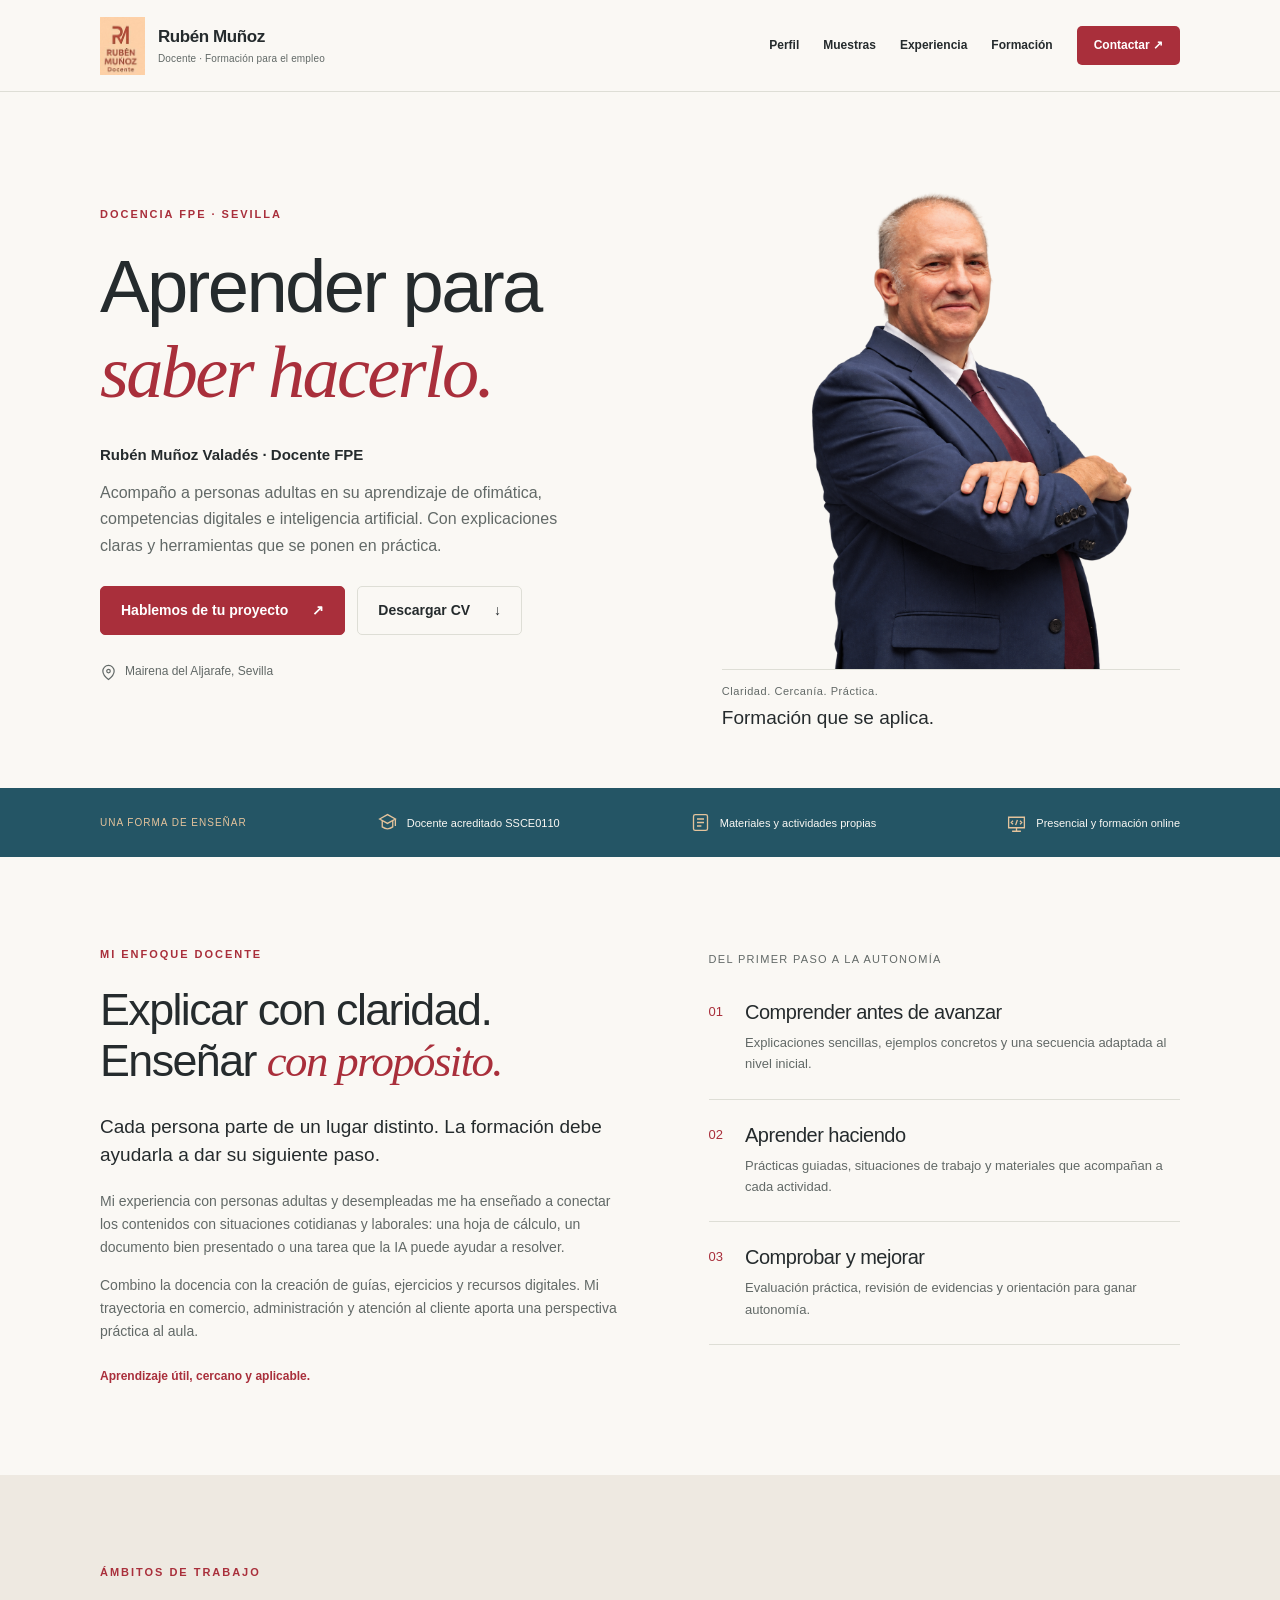
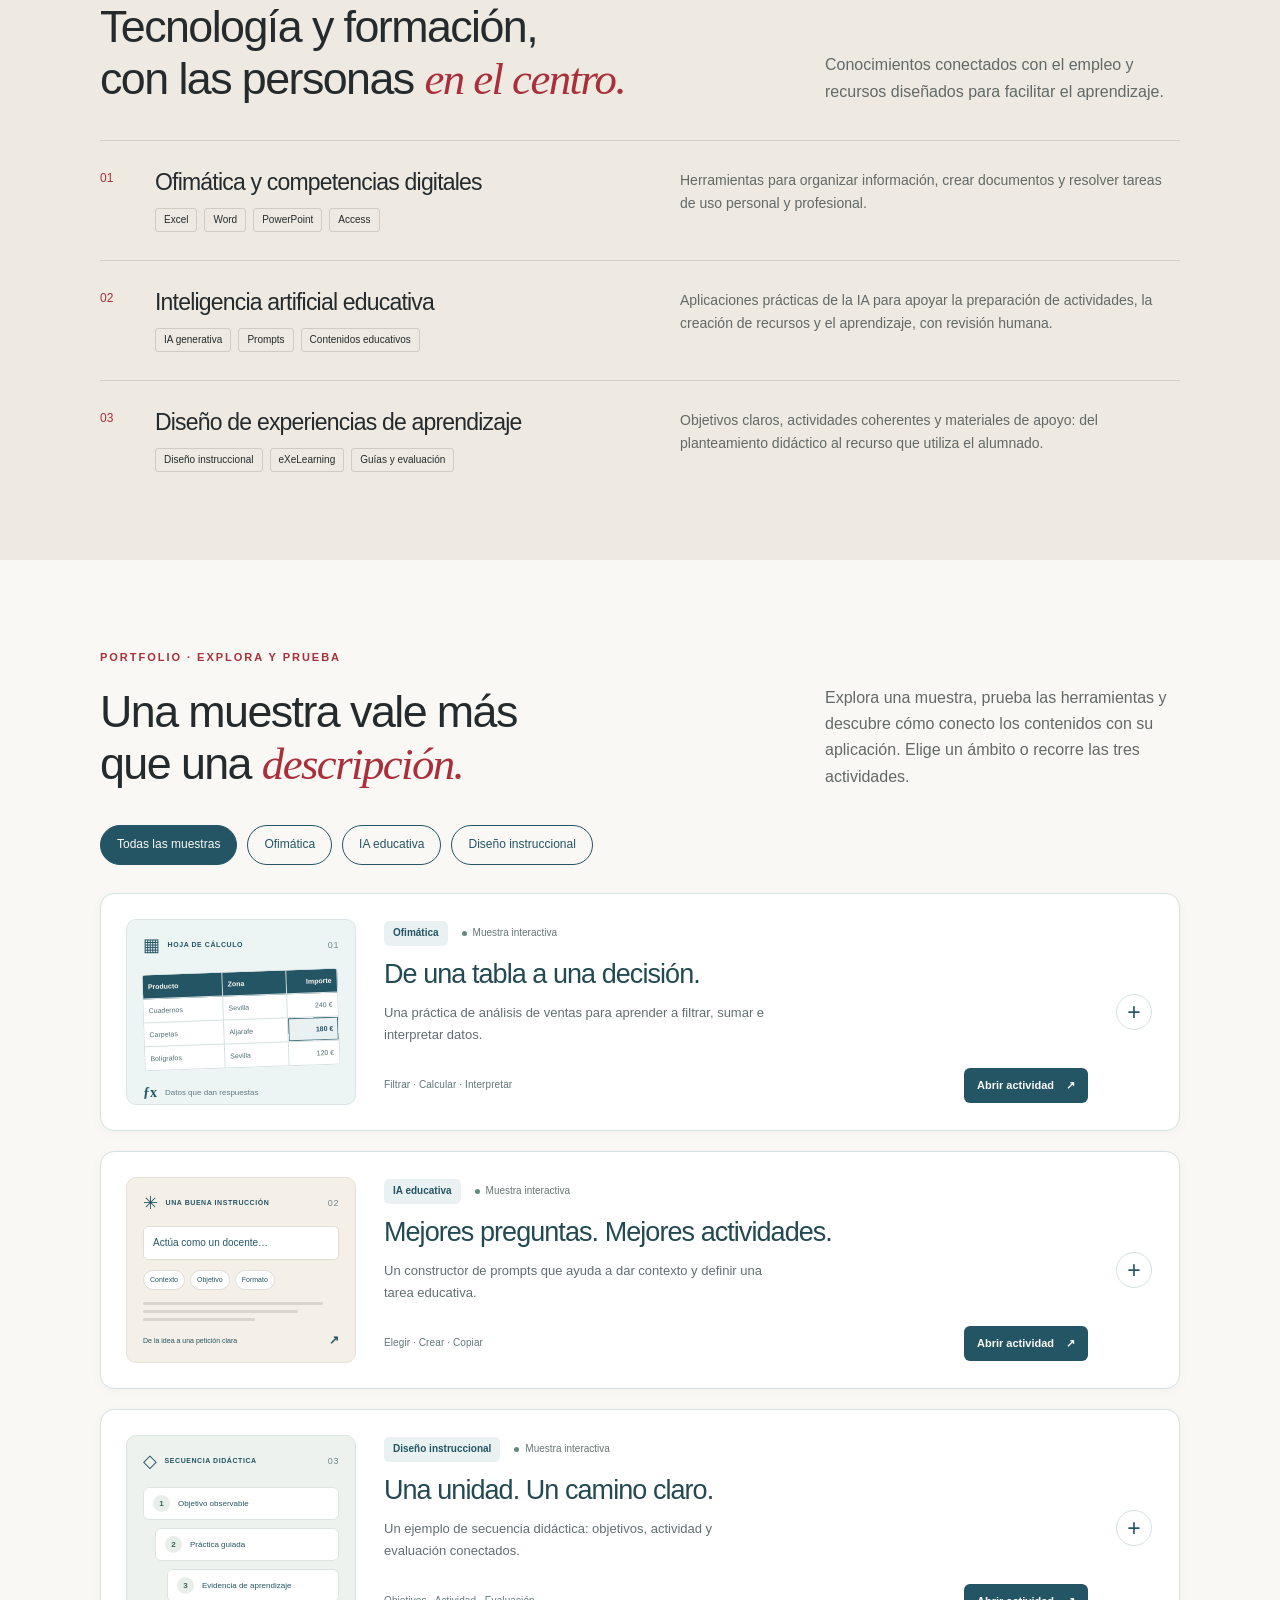
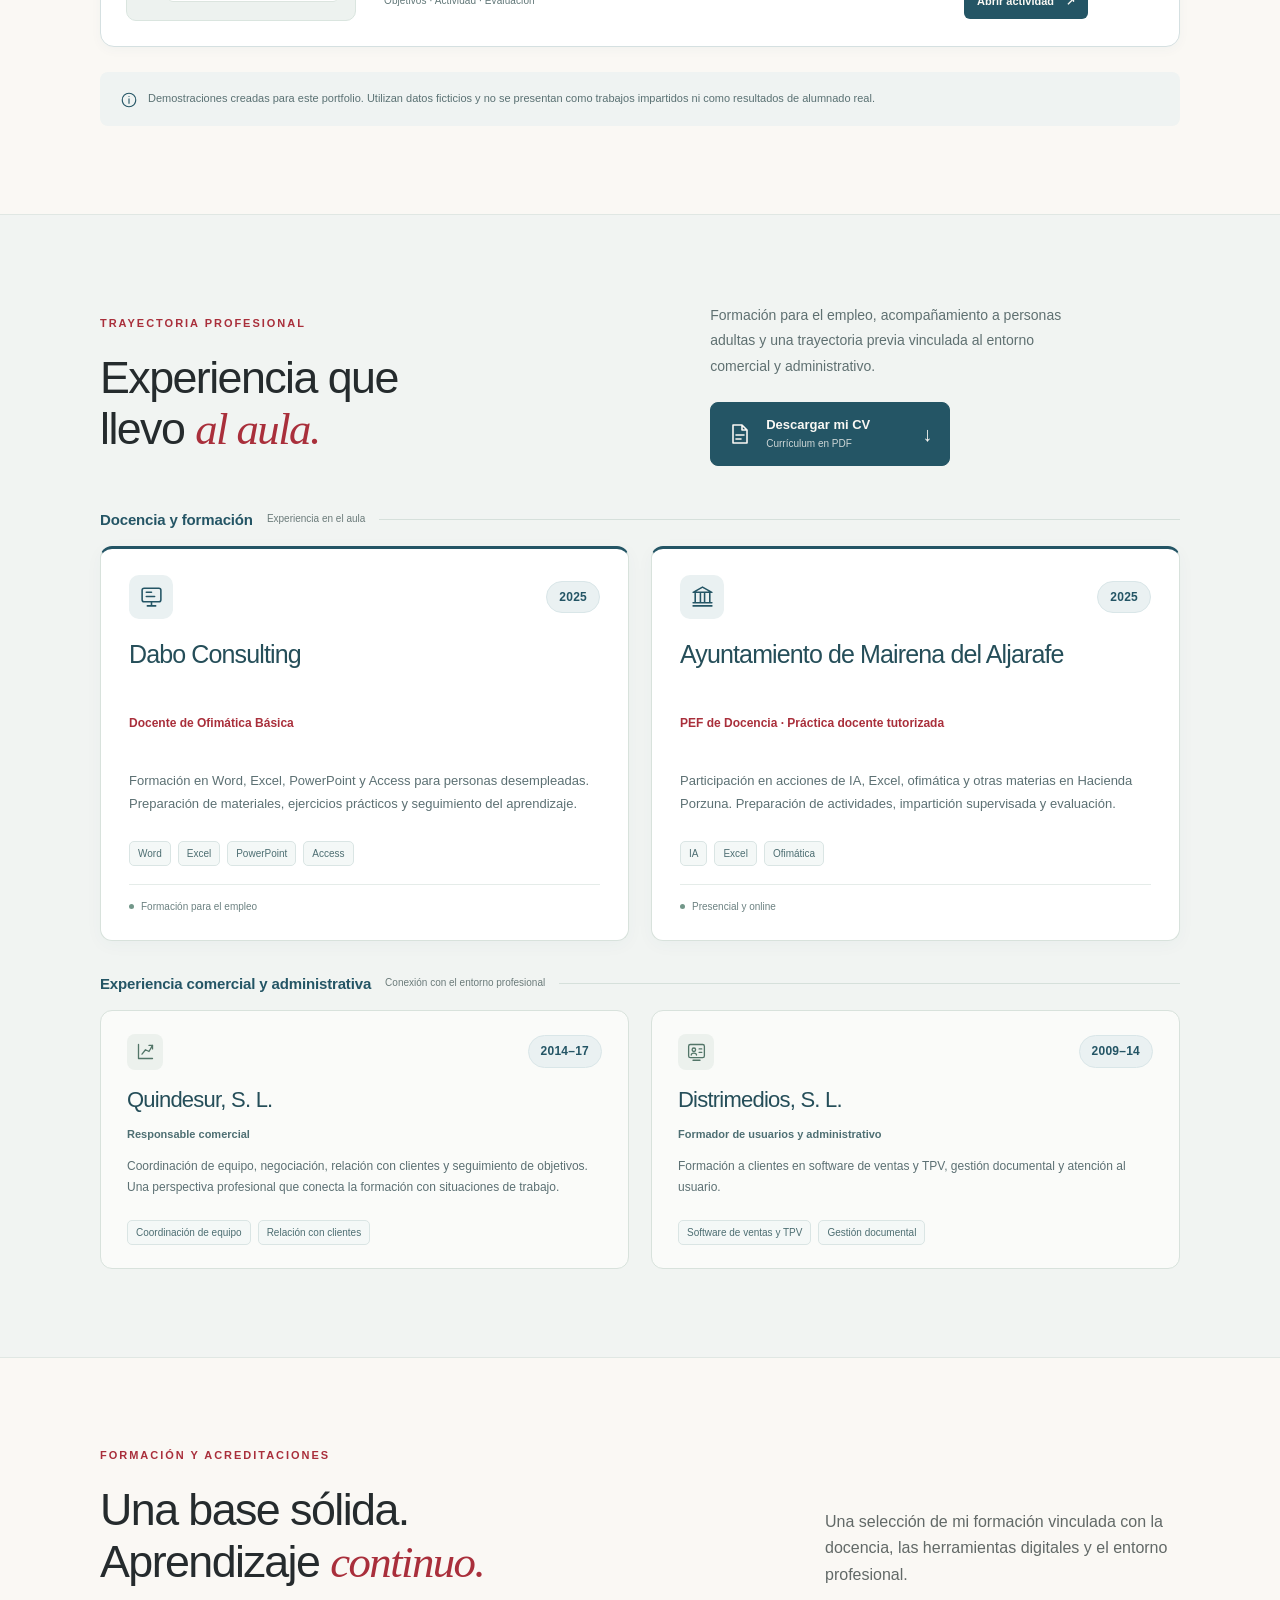
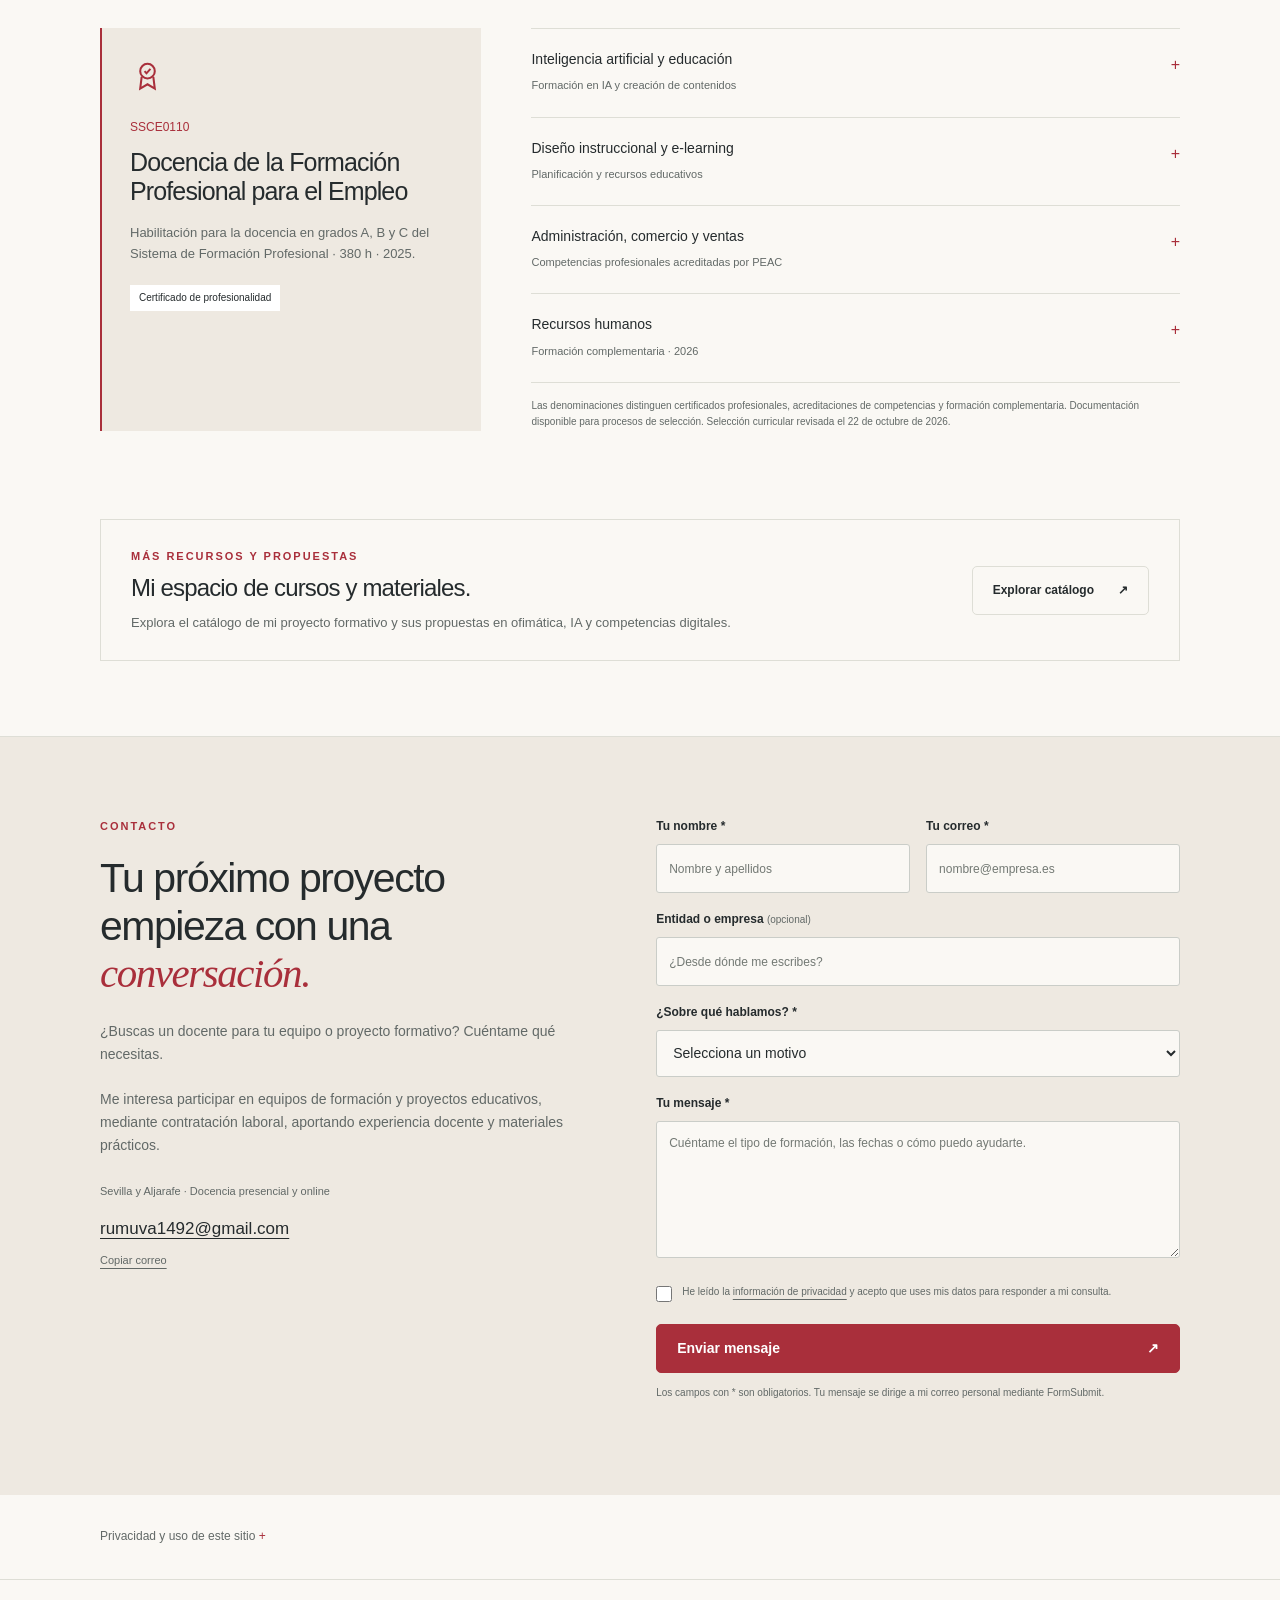
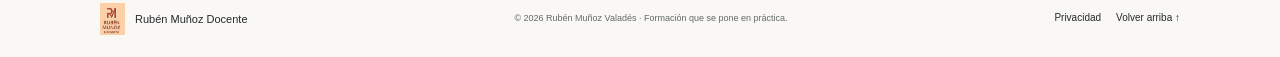
==== commit a2baafea: "Rediseñar trayectoria profesional con tarjetas y mejor distribución" ====
--- a/index.html
+++ b/index.html
@@ -10,7 +10,7 @@
   <meta property="og:description" content="Docencia FPE, ofimática e IA educativa. Una forma clara, cercana y práctica de aprender.">
   <title>Rubén Muñoz · Docente FPE y diseño instruccional</title>
   <link rel="icon" type="image/png" href="./assets/images/logo-ruben-munoz-docente.png">
-  <link rel="stylesheet" href="./assets/css/styles.css?v=portfolio-ui-20261023">
+  <link rel="stylesheet" href="./assets/css/styles.css?v=trayectoria-ui-20261023">
 </head>
 <body>
 <noscript><p style="padding:16px;background:#f4ece5;color:#202a32">Puedes consultar mi perfil, formación y CV. Activa JavaScript para utilizar las demostraciones interactivas. El formulario también funciona sin JavaScript.</p><style>@media(max-width:800px){#nav{display:flex;position:static;box-shadow:none}.header-inner{height:auto;min-height:75px;flex-wrap:wrap}.menu-toggle{display:none}}</style></noscript>
@@ -33,7 +33,7 @@
     <details class="project" data-category="ai" id="crear-prompt"><summary class="project-summary"><span class="sample-preview preview-ai" aria-hidden="true"><span class="preview-topline"><span class="preview-symbol">✳</span><span>UNA BUENA INSTRUCCIÓN</span><span class="sample-index">02</span></span><span class="preview-prompt-line">Actúa como un docente…</span><span class="preview-prompt-tags"><span>Contexto</span><span>Objetivo</span><span>Formato</span></span><span class="preview-writing"><i></i><i></i><i></i></span><span class="preview-prompt-footer">De la idea a una petición clara <b>↗</b></span></span><div class="project-body"><div class="project-meta"><span class="project-category">IA educativa</span><span class="project-kind"><span aria-hidden="true"></span>Muestra interactiva</span></div><h3>Mejores preguntas. Mejores actividades.</h3><p>Un constructor de prompts que ayuda a dar contexto y definir una tarea educativa.</p><div class="project-footer"><span class="project-skills">Elegir · Crear · Copiar</span><span class="project-open"><span class="open-label">Abrir actividad</span><span class="close-label">Cerrar actividad</span><span aria-hidden="true">↗</span></span></div></div><span class="expand" aria-hidden="true">+</span></summary><div class="demo-content"><h3 id="ai-dialog-title">Una instrucción con contexto.</h3><p>Definir el alumnado, el objetivo y el formato ayuda a formular una petición más concreta a una herramienta de IA. El docente revisa siempre la propuesta antes de utilizarla.</p><div class="case-meta"><div><b>Destinatarios</b>Docentes que se inician en IA generativa.</div><div><b>Objetivo observable</b>Redactar una instrucción clara y evaluable.</div></div><div class="demo-panel prompt-builder"><h3>Prepara una instrucción para la IA</h3><p class="prompt-explanation" id="prompt-help">Un <strong>prompt</strong> es el texto con el que le pides algo a una inteligencia artificial. Esta herramienta prepara esa petición a partir de tus elecciones. Para obtener la actividad, después tendrás que pegarla en ChatGPT, Copilot o Gemini.</p><ol class="prompt-steps"><li><b>Elige</b> el tema, el nivel y el tipo de actividad.</li><li><b>Crea</b> el texto con el botón rojo.</li><li><b>Copia y pega</b> el resultado en tu herramienta de IA.</li></ol><label for="prompt-topic">1. ¿Sobre qué quieres preparar la actividad?</label><input id="prompt-topic" type="text" maxlength="160" value="Funciones básicas de Excel" placeholder="Por ejemplo: tablas dinámicas de Excel" autocomplete="off" required aria-describedby="prompt-topic-help prompt-error"><p class="field-hint" id="prompt-topic-help">Puedes cambiar el ejemplo por cualquier tema que quieras enseñar.</p><label for="prompt-level">¿A quién va dirigida?</label><select id="prompt-level"><option>Personas adultas con nivel inicial</option><option>Personas adultas con nivel intermedio</option><option>Docentes en formación</option></select><label for="prompt-format">¿Qué quieres pedirle a la IA?</label><select id="prompt-format"><option>Una práctica guiada paso a paso</option><option>Una actividad basada en un caso laboral</option><option>Una autoevaluación con cinco preguntas</option></select><p id="prompt-error" class="prompt-error" role="alert"></p><button class="button primary" type="button" id="generate-prompt" aria-controls="prompt-result">2. Crear mi prompt <span aria-hidden="true">↓</span></button><p class="prompt-status" id="prompt-status" role="status" aria-live="polite"></p><section id="prompt-result" class="prompt-result" aria-labelledby="prompt-result-title" hidden><h4 id="prompt-result-title">Tu texto para la IA</h4><label class="sr" for="prompt-output">Prompt generado, listo para copiar</label><textarea class="prompt-output" id="prompt-output" rows="10" readonly aria-describedby="prompt-next-step"></textarea><div class="prompt-actions"><button class="button outline" type="button" id="copy-prompt">3. Copiar el prompt</button><button class="text-link select-prompt" type="button" id="select-prompt">Seleccionar texto</button><a class="text-link" href="https://chatgpt.com/" target="_blank" rel="noopener noreferrer">Abrir ChatGPT <span aria-hidden="true">↗</span><span class="sr"> (nueva pestaña)</span></a></div><p id="prompt-next-step" class="prompt-next-step"><strong>Último paso:</strong> abre tu herramienta de IA, pega este texto en su cuadro de mensaje y pulsa Enviar. La IA elaborará la propuesta de actividad; revísala antes de utilizarla en clase.</p></section><p class="demo-help">El texto se prepara en tu navegador. Esta demostración no envía tus datos a una IA ni genera la respuesta de la actividad.</p></div><div class="case-bottom">Criterio de evaluación: el prompt identifica destinatarios, objetivo, formato y una comprobación del aprendizaje. La respuesta de una IA requiere revisión de exactitud, adecuación y privacidad.</div></div></details>
     <details class="project" data-category="design"><summary class="project-summary"><span class="sample-preview preview-design" aria-hidden="true"><span class="preview-topline"><span class="preview-symbol">◇</span><span>SECUENCIA DIDÁCTICA</span><span class="sample-index">03</span></span><span class="preview-route"><span><b>1</b> Objetivo observable</span><span><b>2</b> Práctica guiada</span><span><b>3</b> Evidencia de aprendizaje</span></span></span><div class="project-body"><div class="project-meta"><span class="project-category">Diseño instruccional</span><span class="project-kind"><span aria-hidden="true"></span>Muestra interactiva</span></div><h3>Una unidad. Un camino claro.</h3><p>Un ejemplo de secuencia didáctica: objetivos, actividad y evaluación conectados.</p><div class="project-footer"><span class="project-skills">Objetivos · Actividad · Evaluación</span><span class="project-open"><span class="open-label">Abrir actividad</span><span class="close-label">Cerrar actividad</span><span aria-hidden="true">↗</span></span></div></div><span class="expand" aria-hidden="true">+</span></summary><div class="demo-content"><h3 id="design-dialog-title">Una unidad, un camino claro.</h3><p>Ejemplo de planificación de una sesión de 60 minutos: crear un presupuesto sencillo con una hoja de cálculo. Los tiempos son una propuesta adaptable al grupo.</p><div class="case-meta"><div><b>Destinatarios</b>Personas adultas con conocimientos básicos de hojas de cálculo.</div><div><b>Producto final</b>Un presupuesto con cantidades, precios y total.</div></div><div class="demo-panel"><div class="lesson-tabs" role="tablist" aria-label="Fases de la unidad"><button id="tab-objective" class="lesson-tab" role="tab" aria-selected="true" aria-controls="panel-objective" data-panel="panel-objective">01 Objetivos</button><button id="tab-practice" class="lesson-tab" role="tab" aria-selected="false" aria-controls="panel-practice" tabindex="-1" data-panel="panel-practice">02 Actividad</button><button id="tab-evaluation" class="lesson-tab" role="tab" aria-selected="false" aria-controls="panel-evaluation" tabindex="-1" data-panel="panel-evaluation">03 Evaluación</button></div><div id="panel-objective" class="lesson-panel" role="tabpanel" aria-labelledby="tab-objective" tabindex="0"><h4>¿Qué podrá hacer el alumnado?</h4><ul><li>Organizar una tabla con producto, cantidad, precio e importe.</li><li>Calcular el importe mediante una multiplicación y copiar la fórmula.</li><li>Obtener el total y presentar cantidades en formato moneda.</li></ul><p>Los objetivos describen acciones observables que se comprueban en el archivo final.</p></div><div id="panel-practice" class="lesson-panel" role="tabpanel" aria-labelledby="tab-practice" tabindex="0" hidden><h4>Un encargo cercano: preparar un presupuesto.</h4><ol><li><strong>Activación · 5 min.</strong> Interpretar un presupuesto y detectar sus datos.</li><li><strong>Demostración · 10 min.</strong> Crear la tabla y explicar la primera fórmula.</li><li><strong>Práctica guiada · 20 min.</strong> Completar el presupuesto con cinco productos ficticios.</li><li><strong>Reto autónomo · 15 min.</strong> Cambiar cantidades y añadir un nuevo producto.</li><li><strong>Revisión · 10 min.</strong> Comprobar el total y explicar el procedimiento.</li></ol></div><div id="panel-evaluation" class="lesson-panel" role="tabpanel" aria-labelledby="tab-evaluation" tabindex="0" hidden><h4>Evaluar lo que se ha practicado.</h4><ul><li><strong>Estructura:</strong> la tabla tiene encabezados y todos los datos del encargo.</li><li><strong>Cálculo:</strong> cada importe se obtiene con una fórmula y el total es correcto.</li><li><strong>Presentación:</strong> los importes utilizan formato moneda y la lectura es clara.</li><li><strong>Autonomía:</strong> el alumno modifica un dato y explica el cambio en el total.</li></ul><p>Retroalimentación propuesta: señalar un logro, localizar un error y acordar una mejora concreta.</p></div></div><div class="case-bottom">Secuencia ilustrativa creada para el portfolio. No representa una acción oficial acreditada ni una experiencia de aula documentada.</div></div></details>
   </div><div class="portfolio-note"><svg viewBox="0 0 24 24" fill="none" stroke="currentColor" stroke-width="1.5" aria-hidden="true"><circle cx="12" cy="12" r="9"/><path d="M12 10v7M12 7v1"/></svg><span>Demostraciones creadas para este portfolio. Utilizan datos ficticios y no se presentan como trabajos impartidos ni como resultados de alumnado real.</span></div></div></section>
-  <section class="section experience" id="experiencia" aria-labelledby="experience-title"><div class="container experience-grid"><div class="experience-intro"><div><div class="eyebrow">Trayectoria profesional</div><h2 class="section-title" id="experience-title">Experiencia que<br>llevo <em class="serif">al aula.</em></h2></div><p>Formación para el empleo, acompañamiento a personas adultas y una trayectoria previa vinculada al entorno comercial y administrativo.</p><a class="text-link" href="./assets/docs/CV_Ruben_Munoz_Docente.pdf?v=20261022-logo" download="CV_Ruben_Munoz_Docente.pdf">Descargar mi CV en PDF <span aria-hidden="true">↓</span></a></div><div><article class="career-item"><div class="career-year">2025</div><div><h3>Dabo Consulting</h3><p class="career-role">Docente de Ofimática Básica</p><p>Formación en Word, Excel, PowerPoint y Access para personas desempleadas. Preparación de materiales, ejercicios prácticos y seguimiento del aprendizaje.</p><span class="career-badge">Formación para el empleo</span></div></article><article class="career-item"><div class="career-year">2025</div><div><h3>Ayuntamiento de Mairena del Aljarafe</h3><p class="career-role">PEF de Docencia · Práctica docente tutorizada</p><p>Participación en acciones de IA, Excel, ofimática y otras materias en Hacienda Porzuna. Preparación de actividades, impartición supervisada y evaluación.</p><span class="career-badge">Presencial y online</span></div></article><article class="career-item"><div class="career-year">2014–17</div><div><h3>Quindesur, S. L.</h3><p class="career-role">Responsable comercial</p><p>Coordinación de equipo, negociación, relación con clientes y seguimiento de objetivos. Una perspectiva profesional que conecta la formación con situaciones de trabajo.</p></div></article><article class="career-item"><div class="career-year">2009–14</div><div><h3>Distrimedios, S. L.</h3><p class="career-role">Formador de usuarios y administrativo</p><p>Formación a clientes en software de ventas y TPV, gestión documental y atención al usuario.</p></div></article></div></div></section>
+  <section class="section experience" id="experiencia" aria-labelledby="experience-title"><div class="container experience-layout"><div class="experience-header"><div><div class="eyebrow">Trayectoria profesional</div><h2 class="section-title" id="experience-title">Experiencia que<br>llevo <em class="serif">al aula.</em></h2></div><div class="experience-header-copy"><p>Formación para el empleo, acompañamiento a personas adultas y una trayectoria previa vinculada al entorno comercial y administrativo.</p><a class="button experience-cv" href="./assets/docs/CV_Ruben_Munoz_Docente.pdf?v=20261022-logo" download="CV_Ruben_Munoz_Docente.pdf"><span class="cv-file-icon" aria-hidden="true"><svg viewBox="0 0 24 24" fill="none" stroke="currentColor" stroke-width="1.6" stroke-linecap="round" stroke-linejoin="round"><path d="M14 3H5v18h14V8l-5-5ZM14 3v5h5M8 13h8M8 17h5"/></svg></span><span>Descargar mi CV <small>Currículum en PDF</small></span><span aria-hidden="true">↓</span></a></div></div><div class="experience-group"><div class="experience-group-heading"><h3>Docencia y formación</h3><span>Experiencia en el aula</span></div><div class="career-grid"><article class="career-card career-card-featured"><div class="career-card-top"><span class="career-card-icon" aria-hidden="true"><svg viewBox="0 0 24 24" fill="none" stroke="currentColor" stroke-width="1.5" stroke-linecap="round" stroke-linejoin="round"><rect x="3" y="4" width="18" height="13" rx="2"/><path d="M8 21h8m-4-4v4M7 8h5M7 12h8"/></svg></span><span class="career-card-date">2025</span></div><h3>Dabo Consulting</h3><p class="career-card-role">Docente de Ofimática Básica</p><p class="career-card-description">Formación en Word, Excel, PowerPoint y Access para personas desempleadas. Preparación de materiales, ejercicios prácticos y seguimiento del aprendizaje.</p><div class="career-card-tags"><span>Word</span><span>Excel</span><span>PowerPoint</span><span>Access</span></div><span class="career-context">Formación para el empleo</span></article><article class="career-card career-card-featured"><div class="career-card-top"><span class="career-card-icon" aria-hidden="true"><svg viewBox="0 0 24 24" fill="none" stroke="currentColor" stroke-width="1.5" stroke-linecap="round" stroke-linejoin="round"><path d="m3 8 9-5 9 5H3ZM5 9v9m5-9v9m4-9v9m5-9v9M3 21h18M3 18h18"/></svg></span><span class="career-card-date">2025</span></div><h3>Ayuntamiento de Mairena del Aljarafe</h3><p class="career-card-role">PEF de Docencia · Práctica docente tutorizada</p><p class="career-card-description">Participación en acciones de IA, Excel, ofimática y otras materias en Hacienda Porzuna. Preparación de actividades, impartición supervisada y evaluación.</p><div class="career-card-tags"><span>IA</span><span>Excel</span><span>Ofimática</span></div><span class="career-context">Presencial y online</span></article></div></div><div class="experience-group experience-group-complementary"><div class="experience-group-heading"><h3>Experiencia comercial y administrativa</h3><span>Conexión con el entorno profesional</span></div><div class="career-grid"><article class="career-card"><div class="career-card-top"><span class="career-card-icon" aria-hidden="true"><svg viewBox="0 0 24 24" fill="none" stroke="currentColor" stroke-width="1.5" stroke-linecap="round" stroke-linejoin="round"><path d="M4 4v16h16M8 15l4-5 4 2 4-7"/><path d="M16 5h4v4"/></svg></span><span class="career-card-date">2014–17</span></div><h3>Quindesur, S. L.</h3><p class="career-card-role">Responsable comercial</p><p class="career-card-description">Coordinación de equipo, negociación, relación con clientes y seguimiento de objetivos. Una perspectiva profesional que conecta la formación con situaciones de trabajo.</p><div class="career-card-tags"><span>Coordinación de equipo</span><span>Relación con clientes</span></div></article><article class="career-card"><div class="career-card-top"><span class="career-card-icon" aria-hidden="true"><svg viewBox="0 0 24 24" fill="none" stroke="currentColor" stroke-width="1.5" stroke-linecap="round" stroke-linejoin="round"><rect x="3" y="4" width="18" height="15" rx="2"/><circle cx="9" cy="10" r="2"/><path d="M6 16c0-3 6-3 6 0M15 9h3M15 13h3M8 22h8"/></svg></span><span class="career-card-date">2009–14</span></div><h3>Distrimedios, S. L.</h3><p class="career-card-role">Formador de usuarios y administrativo</p><p class="career-card-description">Formación a clientes en software de ventas y TPV, gestión documental y atención al usuario.</p><div class="career-card-tags"><span>Software de ventas y TPV</span><span>Gestión documental</span></div></article></div></div></div></section>
   <section class="section" id="formacion" aria-labelledby="credentials-title"><div class="container"><div class="section-head"><div><div class="eyebrow">Formación y acreditaciones</div><h2 class="section-title" id="credentials-title">Una base sólida.<br>Aprendizaje <em class="serif">continuo.</em></h2></div><p class="section-copy">Una selección de mi formación vinculada con la docencia, las herramientas digitales y el entorno profesional.</p></div><div class="credentials-grid"><article class="credential-feature"><div class="cert-symbol"><svg viewBox="0 0 24 24" fill="none" stroke="currentColor" stroke-width="1.4" aria-hidden="true"><circle cx="12" cy="9" r="5"/><path d="m8 13-1 8 5-3 5 3-1-8M10 9l1.3 1.5L14 7.5"/></svg></div><div class="credential-code">SSCE0110</div><h3>Docencia de la Formación Profesional para el Empleo</h3><p>Habilitación para la docencia en grados A, B y C del Sistema de Formación Profesional · 380 h · 2025.</p><span class="cert-tag">Certificado de profesionalidad</span></article><div class="credentials"><details><summary><b>Inteligencia artificial y educación</b><small>Formación en IA y creación de contenidos</small></summary><div class="credential-content"><ul><li>«IA: del conocimiento básico a la creación de soluciones» · 120 h · Cámara de Comercio de Sevilla · 2026.</li><li>Generación de contenidos digitales · 150 h · FUNDAE · 2025.</li><li>Competencias digitales para formadores con programación · 150 h · 2025.</li><li>Ofimática en la nube: Google Drive · ADGG055PO · 100 h · 2023.</li></ul></div></details><details><summary><b>Diseño instruccional y e-learning</b><small>Planificación y recursos educativos</small></summary><div class="credential-content"><ul><li>Diseño instruccional de experiencias innovadoras · SSCE18CCC · 210 h · 2025.</li><li>Experto e-learning · 70 h · Sinergia Soluziona · 2025.</li><li>Creación de contenidos digitales · SSCE026PO · 90 h · 2024.</li><li>Uso de eXeLearning y recursos HTML en la elaboración de materiales.</li></ul></div></details><details><summary><b>Administración, comercio y ventas</b><small>Competencias profesionales acreditadas por PEAC</small></summary><div class="credential-content"><ul><li>ADG307_2 · UC0973_1 (introducción de datos y textos) y UC0976_2 (operaciones administrativas comerciales) acreditadas · 2026.</li><li>COM314_3 · Gestión comercial de ventas · Cinco unidades acreditadas: UC0239_2, UC0503_3, UC1000_3, UC1001_3 y UC9998_2 · 2026.</li><li>Título completo COMT0411 solicitado; expedición pendiente de confirmación.</li></ul></div></details><details><summary><b>Recursos humanos</b><small>Formación complementaria · 2026</small></summary><div class="credential-content">Técnicas de Reclutamiento y Selección de Personal · ADGD260PO · 60 h · Diseño de Recursos Educativos, S. L. · Finalizado en octubre de 2026.</div></details><p class="credential-note">Las denominaciones distinguen certificados profesionales, acreditaciones de competencias y formación complementaria. Documentación disponible para procesos de selección. Selección curricular revisada el 22 de octubre de 2026.</p></div></div></div></section>
   <section class="section catalog" aria-labelledby="catalog-title"><div class="container"><div class="catalog-box"><div><div class="eyebrow">Más recursos y propuestas</div><h3 id="catalog-title">Mi espacio de cursos y materiales.</h3><p>Explora el catálogo de mi proyecto formativo y sus propuestas en ofimática, IA y competencias digitales.</p></div><a class="button outline" href="https://cursos.rubenmunozdocente.digital/" target="_blank" rel="noopener noreferrer">Explorar catálogo <span aria-hidden="true">↗</span><span class="sr"> (abre una pestaña nueva)</span></a></div></div></section>
   <section class="contact" id="contacto" aria-labelledby="contact-title"><div class="container contact-grid"><div class="contact-copy"><div class="eyebrow">Contacto</div><h2 id="contact-title">Tu próximo proyecto<br>empieza con una<br><em class="serif">conversación.</em></h2><p>¿Buscas un docente para tu equipo o proyecto formativo? Cuéntame qué necesitas.</p><p>Me interesa participar en equipos de formación y proyectos educativos, mediante contratación laboral, aportando experiencia docente y materiales prácticos.</p><div class="contact-small">Sevilla y Aljarafe · Docencia presencial y online</div><a class="email-link" href="mailto:rumuva1492@gmail.com">rumuva1492@gmail.com</a><button class="copy-email" id="copy-email" type="button">Copiar correo</button></div><form id="contact-form" action="https://formsubmit.co/rumuva1492@gmail.com" method="POST"><input type="hidden" name="_subject" value="Contacto profesional · Web Rubén Muñoz"><input type="hidden" name="_template" value="table"><div class="form-trap" aria-hidden="true"><label for="website">Deja este campo vacío</label><input id="website" name="_honey" tabindex="-1" autocomplete="off"></div><div class="form-row"><div><label for="contact-name">Tu nombre <span aria-hidden="true">*</span></label><input id="contact-name" name="nombre" autocomplete="name" maxlength="100" required placeholder="Nombre y apellidos"></div><div><label for="contact-email">Tu correo <span aria-hidden="true">*</span></label><input id="contact-email" name="email" type="email" autocomplete="email" maxlength="254" required placeholder="nombre@empresa.es"></div></div><label for="contact-organization">Entidad o empresa <span class="optional">(opcional)</span></label><input id="contact-organization" name="entidad" autocomplete="organization" maxlength="150" placeholder="¿Desde dónde me escribes?"><label for="contact-reason">¿Sobre qué hablamos? <span aria-hidden="true">*</span></label><select id="contact-reason" name="motivo" required><option value="">Selecciona un motivo</option><option>Proyecto formativo o contratación</option><option>Ofimática y competencias digitales</option><option>IA aplicada a la educación</option><option>Diseño de materiales didácticos</option><option>Otra consulta profesional</option></select><label for="contact-message">Tu mensaje <span aria-hidden="true">*</span></label><textarea id="contact-message" name="mensaje" rows="5" minlength="20" maxlength="5000" required placeholder="Cuéntame el tipo de formación, las fechas o cómo puedo ayudarte."></textarea><label class="consent" for="contact-consent"><input type="checkbox" id="contact-consent" name="consentimiento" value="Aceptado: responder a mi consulta" required><span>He leído la <a href="#privacidad">información de privacidad</a> y acepto que uses mis datos para responder a mi consulta.</span></label><button class="button primary submit-button" id="contact-submit" type="submit">Enviar mensaje <span aria-hidden="true">↗</span></button><p class="form-help">Los campos con * son obligatorios. Tu mensaje se dirige a mi correo personal mediante FormSubmit.</p><p id="form-status" role="status" aria-live="polite"></p><noscript><p>Al enviar se abrirá la página de FormSubmit para completar el envío.</p></noscript></form></div></section>
--- a/assets/css/styles.css
+++ b/assets/css/styles.css
@@ -115,3 +115,45 @@
 #portfolio .portfolio-note svg{color:#245565;margin-top:2px}
 @media(max-width:1000px){#portfolio .project>.project-summary{grid-template-columns:195px minmax(0,1fr) 30px;gap:22px;padding:22px}#portfolio .project h3{font-size:25px}#portfolio .project-footer{gap:12px;margin-top:18px}#portfolio .project-skills{font-size:9px}#portfolio .sample-preview{padding:12px;height:180px}#portfolio .preview-topline{font-size:6px}#portfolio .expand{width:30px;height:30px;font-size:21px}}
 @media(max-width:760px){#portfolio .project>.project-summary{grid-template-columns:minmax(0,1fr) 30px;gap:18px 14px;padding:19px}#portfolio .project[open]>.project-summary{padding-bottom:19px}#portfolio .sample-preview{grid-column:1/-1;height:164px;padding:15px 20px;max-width:none}#portfolio .preview-topline{font-size:7px;margin-bottom:12px}#portfolio .preview-sheet{grid-template-columns:1.3fr 1fr .85fr;max-width:300px;transform:rotate(-1deg)}#portfolio .preview-sheet>span{font-size:8px;padding:5px 7px}#portfolio .preview-formula{font-size:8px;margin-top:8px}#portfolio .preview-ai .preview-topline{margin-bottom:10px}#portfolio .preview-prompt-line{max-width:300px;padding:7px 9px}#portfolio .preview-prompt-tags{margin-top:7px}#portfolio .preview-writing{gap:4px;margin-top:8px;max-width:300px}#portfolio .preview-prompt-footer{max-width:300px;margin-top:7px}#portfolio .preview-route{max-width:300px;gap:6px}#portfolio .preview-route>span{padding:5px 9px}#portfolio .project-meta{gap:8px;margin-bottom:12px}#portfolio .project-kind{font-size:9px}#portfolio .project-category{font-size:9px}#portfolio .project h3{font-size:24px;line-height:1.22}#portfolio .project-body>p{font-size:13px}#portfolio .project-footer{align-items:flex-start;flex-direction:column;gap:14px;margin-top:15px}#portfolio .project-skills{font-size:10px}#portfolio .project-open{padding:10px 13px;font-size:11px}#portfolio .expand{align-self:start;margin-top:5px}#portfolio .demo-content{padding:21px 17px}#portfolio .case-meta{grid-template-columns:1fr;gap:9px}#portfolio .case-meta>div{padding:12px 14px}#portfolio .demo-panel{padding:18px 14px}#portfolio .demo-panel h3{font-size:22px}#portfolio .demo-result{padding:14px;gap:15px;font-size:12px}#portfolio .demo-result strong{font-size:24px}#portfolio th,#portfolio td{padding:11px 10px}#portfolio .portfolio-note{padding:15px;font-size:10px}#portfolio .filter-list{gap:8px}#portfolio .filter{font-size:10px;padding:8px 12px;min-height:37px}}
+
+/* Trayectoria: cabecera amplia y experiencias agrupadas. */
+#experiencia{background:#f1f4f2;border-top:1px solid #e0e7e3;border-bottom:1px solid #e0e7e3}
+#experiencia .experience-header{display:grid;grid-template-columns:1.15fr 1fr;gap:70px;align-items:center;margin-bottom:43px}
+#experiencia .experience-header .section-title{margin:0;line-height:1.14}
+#experiencia .experience-header-copy>p{font-size:14px;line-height:1.8;color:#5f7071;max-width:47ch}
+#experiencia .experience-cv{display:inline-flex;justify-content:flex-start;gap:14px;background:#245565;border-color:#245565;color:#faf8f4;padding:13px 17px;margin-top:23px;min-width:240px;border-radius:8px}
+#experiencia .experience-cv:hover{background:#1c4957;border-color:#1c4957}
+#experiencia .experience-cv>span:nth-child(2){font-size:13px;line-height:1.4;text-align:left}
+#experiencia .experience-cv small{display:block;font-size:10px;font-weight:400;opacity:.8;line-height:1.6;margin-top:2px}
+#experiencia .experience-cv>span:last-child{font-size:20px;margin-left:auto;padding-left:18px;font-weight:400}
+#experiencia .cv-file-icon{display:flex}
+#experiencia .cv-file-icon svg{width:24px;height:28px}
+#experiencia .experience-group+.experience-group{margin-top:32px}
+#experiencia .experience-group-heading{display:flex;align-items:center;gap:14px;margin-bottom:16px}
+#experiencia .experience-group-heading:after{content:'';height:1px;background:#d6e0db;flex:1}
+#experiencia .experience-group-heading h3{font-size:15px;letter-spacing:-.01em;font-weight:600;color:#245565;line-height:1.4}
+#experiencia .experience-group-heading>span{font-size:10px;color:#6b7b7a;line-height:1.4}
+#experiencia .career-grid{display:grid;grid-template-columns:repeat(2,minmax(0,1fr));gap:22px}
+#experiencia .career-card{display:flex;flex-direction:column;min-width:0;padding:26px 28px;border:1px solid #d8e2dc;background:#fafbf9;border-radius:12px}
+#experiencia .career-card-featured{background:#fff;border-top:3px solid #245565;box-shadow:0 4px 18px rgba(36,85,101,.035)}
+#experiencia .career-card-top{display:flex;align-items:center;justify-content:space-between;gap:20px;margin-bottom:20px}
+#experiencia .career-card-icon{display:grid;place-items:center;width:44px;height:44px;border-radius:10px;background:#eaf1f2;color:#245565}
+#experiencia .career-card-icon svg{width:25px;height:25px}
+#experiencia .career-card-date{font-size:12px;line-height:1.4;font-weight:600;color:#245565;background:#eaf1f2;border:1px solid #d9e6e8;border-radius:30px;padding:7px 12px;letter-spacing:.02em;white-space:nowrap}
+#experiencia .career-card h3{font-size:25px;line-height:1.24;letter-spacing:-.035em;color:#254e59;min-height:62px;margin:0 0 12px}
+#experiencia .career-card-role{font-size:12px;line-height:1.7;font-weight:600;color:#a92f3b;margin:0 0 15px;min-height:41px}
+#experiencia .career-card-description{font-size:13px;line-height:1.8;color:#5c7073;margin:0 0 22px}
+#experiencia .career-card-tags{display:flex;gap:7px;flex-wrap:wrap;margin-top:auto;padding-top:3px}
+#experiencia .career-card-tags>span{display:inline-block;border:1px solid #dae5e4;border-radius:5px;background:#f4f8f7;font-size:10px;line-height:1.5;color:#4d6e72;padding:4px 8px}
+#experiencia .career-context{display:flex;align-items:center;gap:7px;margin-top:18px;padding-top:14px;border-top:1px solid #e5ece9;font-size:10px;color:#6c8181;line-height:1.5}
+#experiencia .career-context:before{content:'';width:5px;height:5px;background:#729789;border-radius:50%;flex-shrink:0}
+#experiencia .experience-group-complementary .career-card{padding:23px 26px}
+#experiencia .experience-group-complementary .career-card-top{margin-bottom:16px}
+#experiencia .experience-group-complementary .career-card-icon{width:36px;height:36px;background:#ecf1ed;color:#527568;border-radius:8px}
+#experiencia .experience-group-complementary .career-card-icon svg{width:21px;height:21px}
+#experiencia .experience-group-complementary .career-card h3{font-size:22px;min-height:0}
+#experiencia .experience-group-complementary .career-card-role{color:#4e6f73;font-size:11px;min-height:0;margin-bottom:12px}
+#experiencia .experience-group-complementary .career-card-description{font-size:12px;line-height:1.8;margin-bottom:18px}
+@media(max-width:1000px){#experiencia .experience-header{gap:40px}#experiencia .career-card{padding:23px}#experiencia .career-card h3{font-size:23px;min-height:86px}#experiencia .career-card-role{min-height:41px}#experiencia .experience-group-complementary .career-card{padding:22px}#experiencia .experience-group-heading>span{font-size:9px}}
+@media(max-width:760px){#experiencia .experience-header{grid-template-columns:1fr;gap:24px;margin-bottom:34px}#experiencia .experience-header-copy>p{font-size:13px;max-width:none}#experiencia .experience-cv{margin-top:18px;min-height:56px}#experiencia .experience-group-heading{align-items:flex-start;flex-direction:column;gap:4px;margin-bottom:15px}#experiencia .experience-group-heading:after{display:none}#experiencia .experience-group-heading h3{font-size:16px}#experiencia .experience-group-heading>span{font-size:10px}#experiencia .career-grid{grid-template-columns:1fr;gap:15px}#experiencia .career-card{padding:22px}#experiencia .career-card-top{margin-bottom:18px}#experiencia .career-card h3{font-size:25px;min-height:0;margin-bottom:12px}#experiencia .career-card-role{min-height:0;font-size:12px;line-height:1.7}#experiencia .career-card-description{font-size:13px;margin-bottom:20px}#experiencia .career-card-tags{gap:7px}#experiencia .career-card-tags>span{font-size:10px}#experiencia .experience-group+.experience-group{margin-top:30px}#experiencia .experience-group-complementary .career-card{padding:21px}#experiencia .experience-group-complementary .career-card h3{font-size:23px}}
+@media print{#experiencia{background:white}#experiencia .career-card{break-inside:avoid;box-shadow:none}#experiencia .experience-header{gap:25px}}
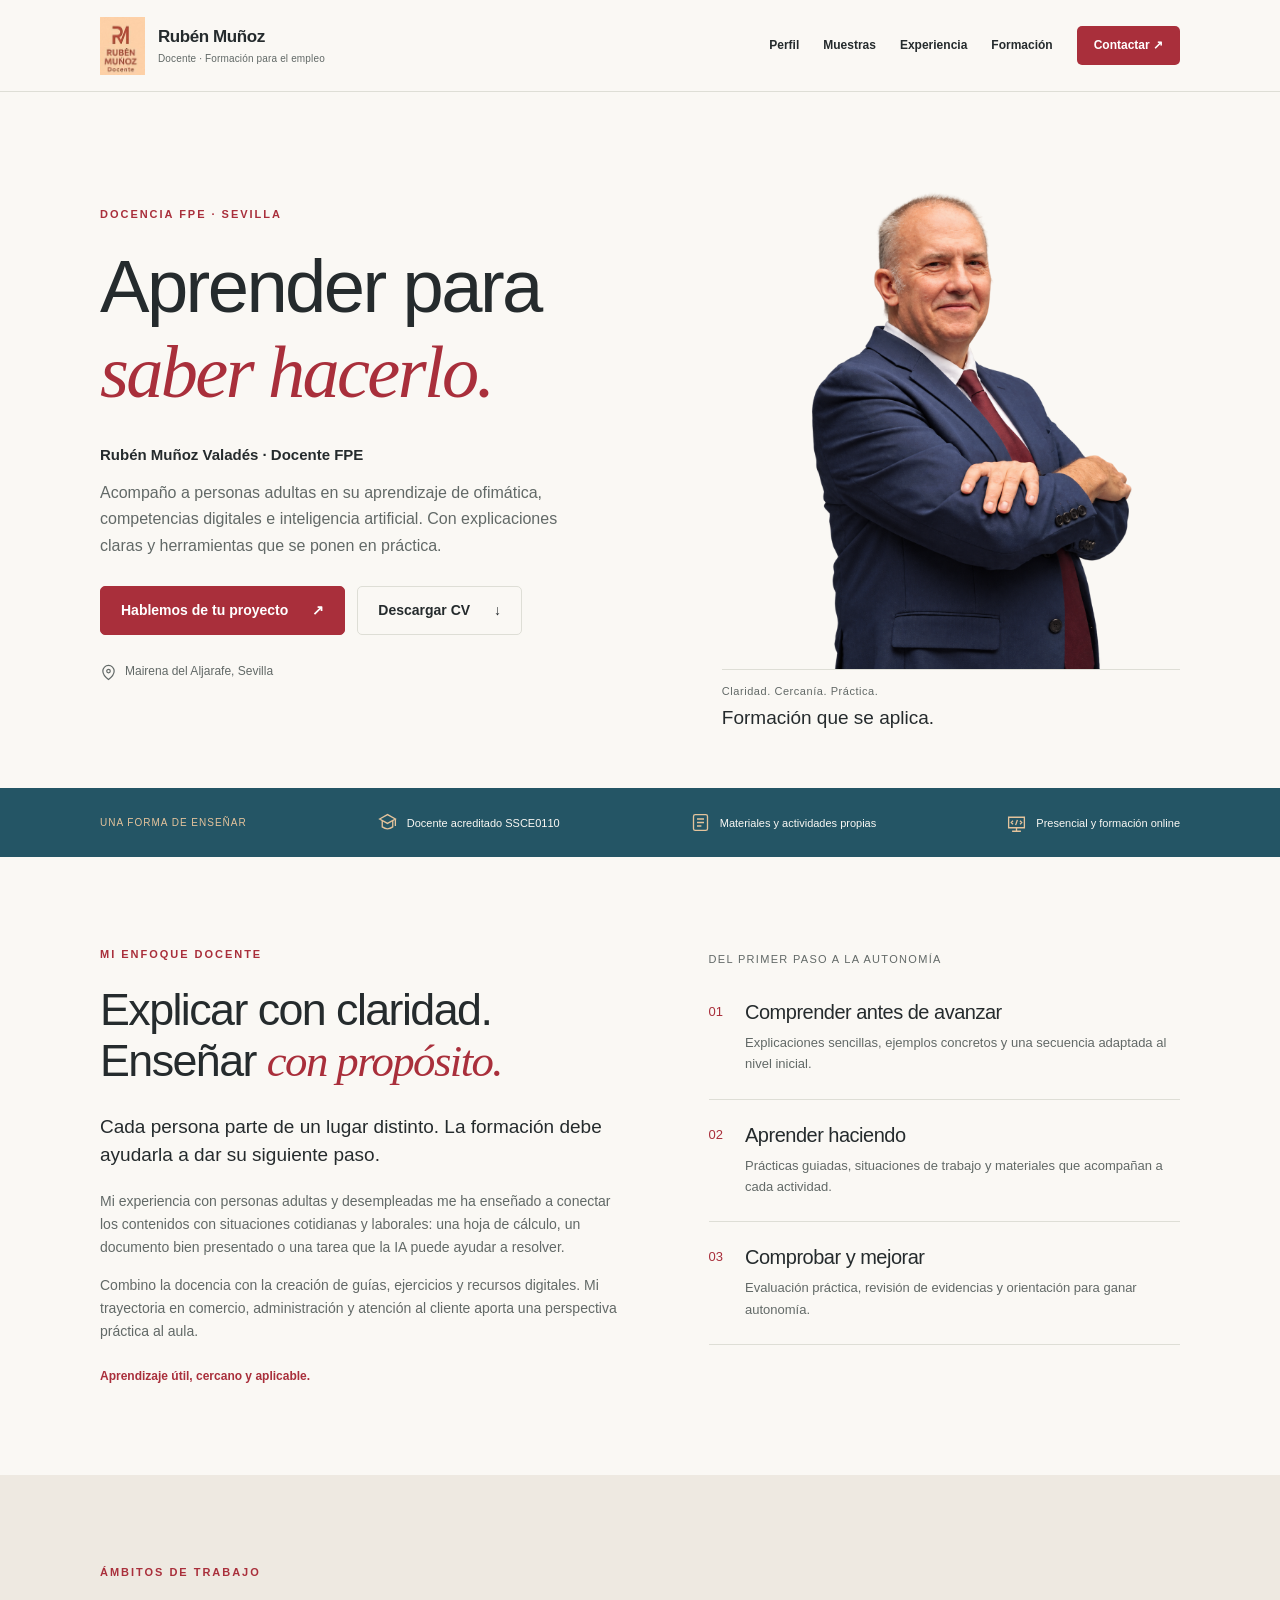
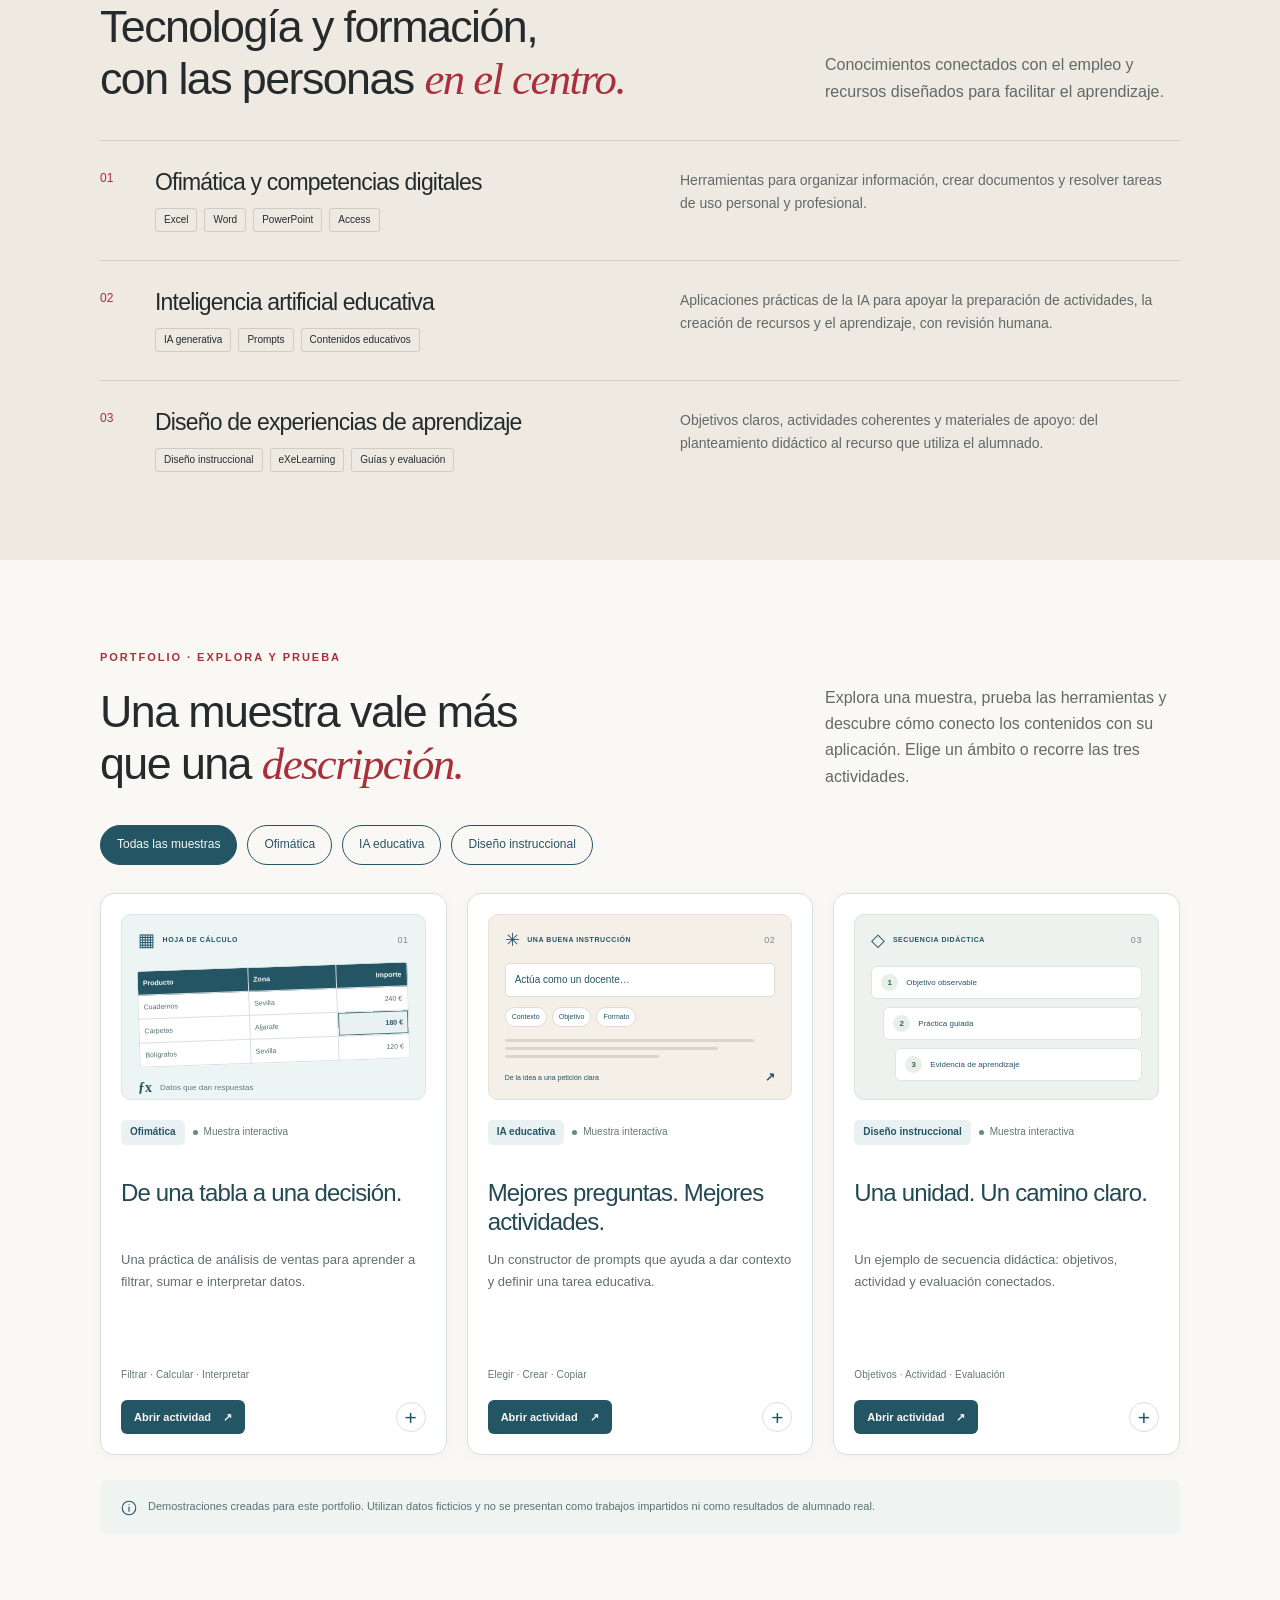
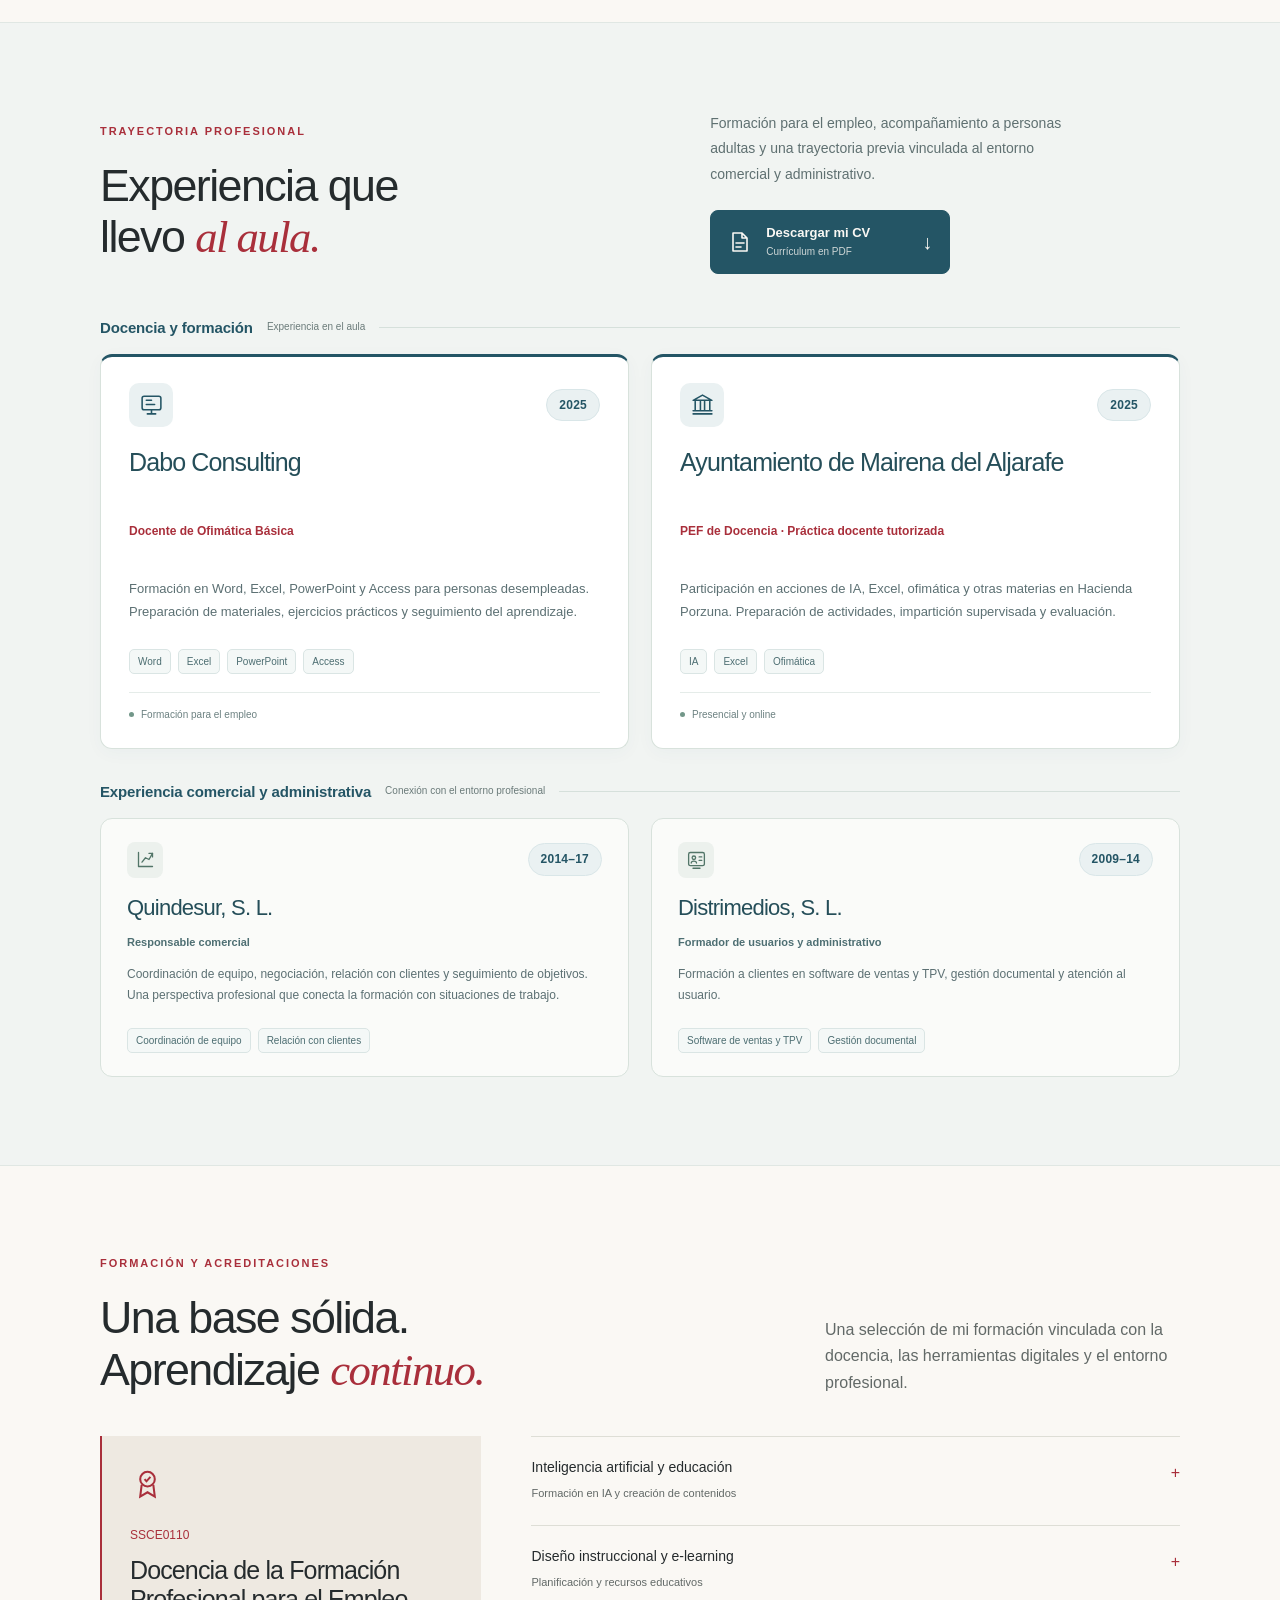
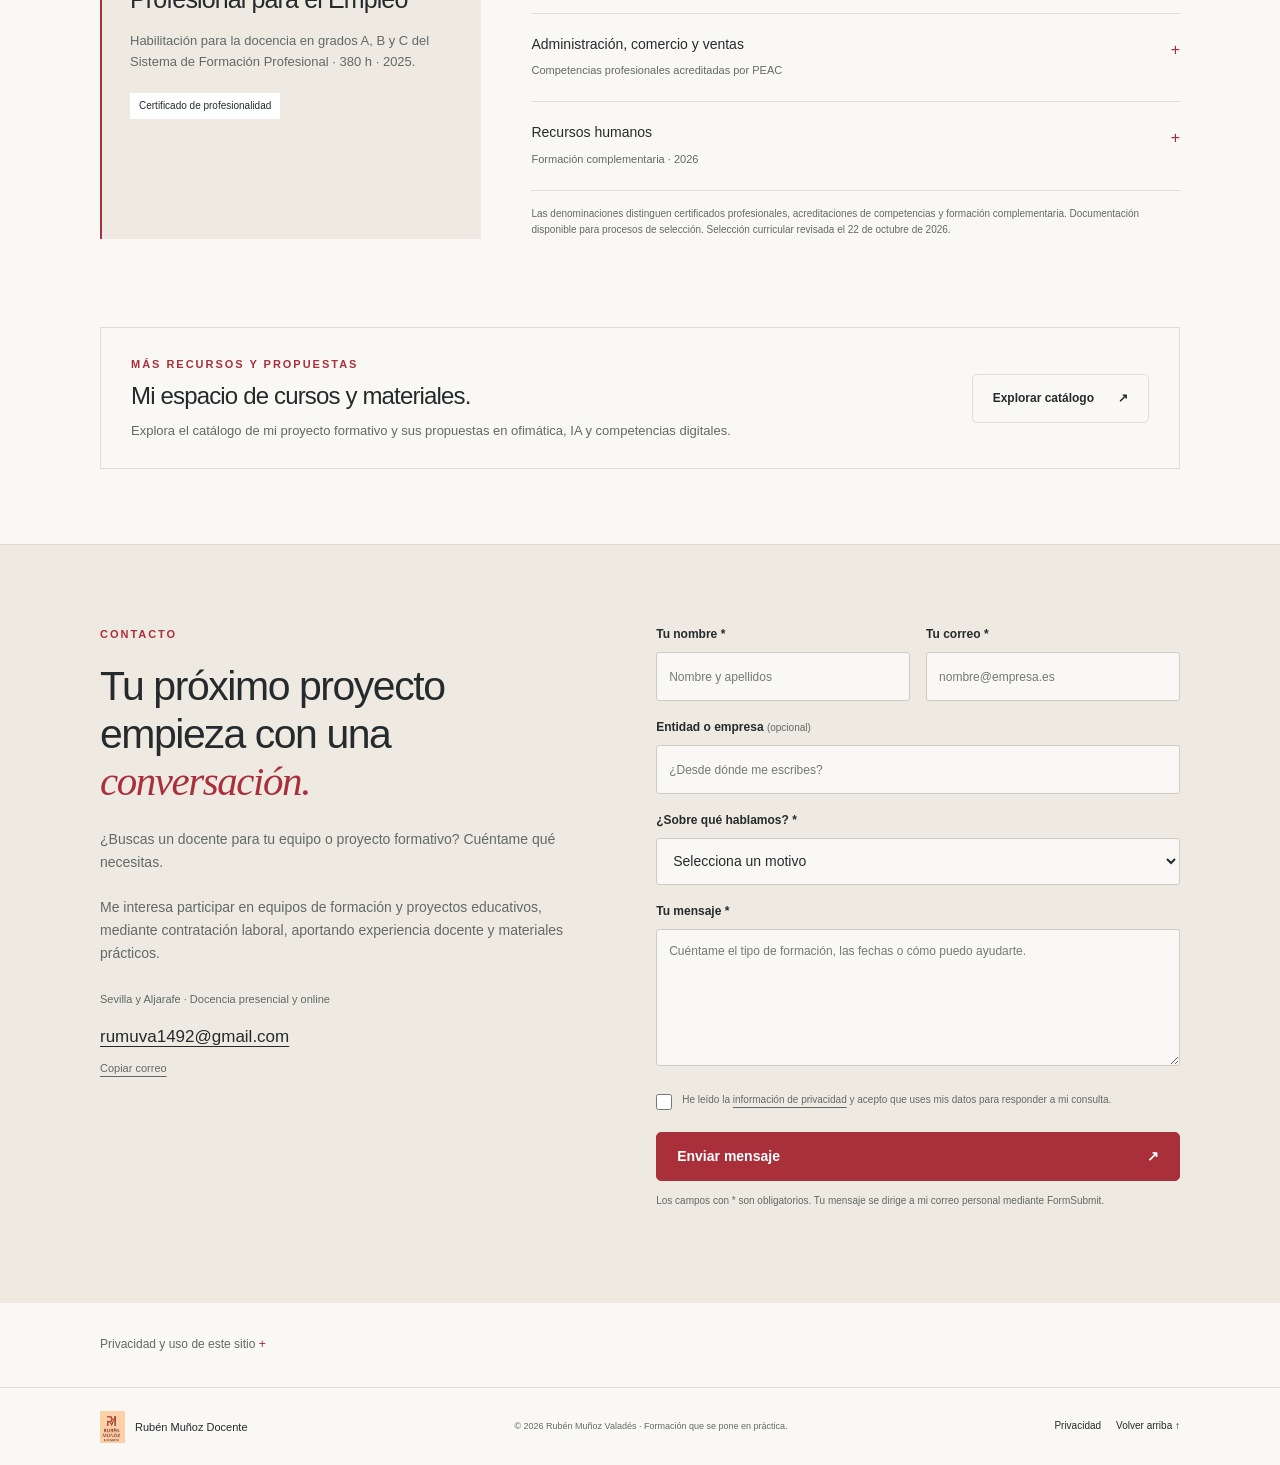
==== commit 8b4f1222: "Mostrar las tres muestras del portfolio en columnas conservando sus actividades" ====
--- a/index.html
+++ b/index.html
@@ -10,7 +10,7 @@
   <meta property="og:description" content="Docencia FPE, ofimática e IA educativa. Una forma clara, cercana y práctica de aprender.">
   <title>Rubén Muñoz · Docente FPE y diseño instruccional</title>
   <link rel="icon" type="image/png" href="./assets/images/logo-ruben-munoz-docente.png">
-  <link rel="stylesheet" href="./assets/css/styles.css?v=trayectoria-ui-20261023">
+  <link rel="stylesheet" href="./assets/css/styles.css?v=muestras-columnas-20261023">
 </head>
 <body>
 <noscript><p style="padding:16px;background:#f4ece5;color:#202a32">Puedes consultar mi perfil, formación y CV. Activa JavaScript para utilizar las demostraciones interactivas. El formulario también funciona sin JavaScript.</p><style>@media(max-width:800px){#nav{display:flex;position:static;box-shadow:none}.header-inner{height:auto;min-height:75px;flex-wrap:wrap}.menu-toggle{display:none}}</style></noscript>
--- a/assets/css/styles.css
+++ b/assets/css/styles.css
@@ -157,3 +157,29 @@
 @media(max-width:1000px){#experiencia .experience-header{gap:40px}#experiencia .career-card{padding:23px}#experiencia .career-card h3{font-size:23px;min-height:86px}#experiencia .career-card-role{min-height:41px}#experiencia .experience-group-complementary .career-card{padding:22px}#experiencia .experience-group-heading>span{font-size:9px}}
 @media(max-width:760px){#experiencia .experience-header{grid-template-columns:1fr;gap:24px;margin-bottom:34px}#experiencia .experience-header-copy>p{font-size:13px;max-width:none}#experiencia .experience-cv{margin-top:18px;min-height:56px}#experiencia .experience-group-heading{align-items:flex-start;flex-direction:column;gap:4px;margin-bottom:15px}#experiencia .experience-group-heading:after{display:none}#experiencia .experience-group-heading h3{font-size:16px}#experiencia .experience-group-heading>span{font-size:10px}#experiencia .career-grid{grid-template-columns:1fr;gap:15px}#experiencia .career-card{padding:22px}#experiencia .career-card-top{margin-bottom:18px}#experiencia .career-card h3{font-size:25px;min-height:0;margin-bottom:12px}#experiencia .career-card-role{min-height:0;font-size:12px;line-height:1.7}#experiencia .career-card-description{font-size:13px;margin-bottom:20px}#experiencia .career-card-tags{gap:7px}#experiencia .career-card-tags>span{font-size:10px}#experiencia .experience-group+.experience-group{margin-top:30px}#experiencia .experience-group-complementary .career-card{padding:21px}#experiencia .experience-group-complementary .career-card h3{font-size:23px}}
 @media print{#experiencia{background:white}#experiencia .career-card{break-inside:avoid;box-shadow:none}#experiencia .experience-header{gap:25px}}
+
+/* Muestras: tres tarjetas en una fila, con el mismo contenido. */
+#portfolio .projects{grid-template-columns:repeat(3,minmax(0,1fr));align-items:start;gap:20px}
+#portfolio .project{min-width:0}
+#portfolio .project>.project-summary{position:relative;display:flex;flex-direction:column;align-items:stretch;gap:20px;padding:20px;min-height:560px}
+#portfolio .project[open]>.project-summary{padding-bottom:20px}
+#portfolio .sample-preview{width:100%;height:186px;flex-shrink:0;padding:16px}
+#portfolio .project-body{display:flex;flex-direction:column;flex:1}
+#portfolio .project-meta{gap:8px;min-height:47px;align-content:flex-start}
+#portfolio .project h3{font-size:24px;min-height:58px}
+#portfolio .project-body>p{min-height:67px}
+#portfolio .project-footer{flex-direction:column;align-items:flex-start;gap:16px;margin-top:auto;padding-top:18px;padding-right:34px}
+#portfolio .project-skills{font-size:10px}
+#portfolio .expand{position:absolute;right:20px;bottom:22px;width:30px;height:30px;font-size:21px;margin:0}
+#portfolio .demo-content{padding:22px 16px}
+#portfolio .case-meta{grid-template-columns:1fr;gap:9px}
+#portfolio .case-meta>div{padding:12px 14px}
+#portfolio .demo-panel{padding:18px 14px;min-width:0}
+#portfolio .demo-panel h3{font-size:22px;min-height:0}
+#portfolio .demo-content h3{min-height:0}
+#portfolio .demo-result{flex-direction:column;align-items:flex-start;gap:8px;padding:14px}
+#portfolio .lesson-tabs{flex-wrap:wrap}
+#portfolio .prompt-actions{align-items:flex-start}
+#portfolio .preview-topline{font-size:7px}
+@media(min-width:761px) and (max-width:1000px){#portfolio .project>.project-summary{padding:16px;gap:16px;min-height:600px}#portfolio .sample-preview{height:160px;padding:10px}#portfolio .project h3{font-size:22px;min-height:80px}#portfolio .project-body>p{min-height:88px}#portfolio .preview-topline{font-size:6px}#portfolio .expand{right:16px;bottom:18px}#portfolio .project-meta{min-height:52px}}
+@media(max-width:760px){#portfolio .projects{grid-template-columns:1fr}#portfolio .project>.project-summary{padding:19px;min-height:0;gap:18px}#portfolio .project[open]>.project-summary{padding-bottom:19px}#portfolio .sample-preview{height:164px;padding:15px 20px}#portfolio .project-meta{min-height:0}#portfolio .project h3,#portfolio .project-body>p{min-height:0}#portfolio .project-footer{padding-top:0;margin-top:15px;padding-right:36px}#portfolio .expand{right:19px;bottom:21px}}
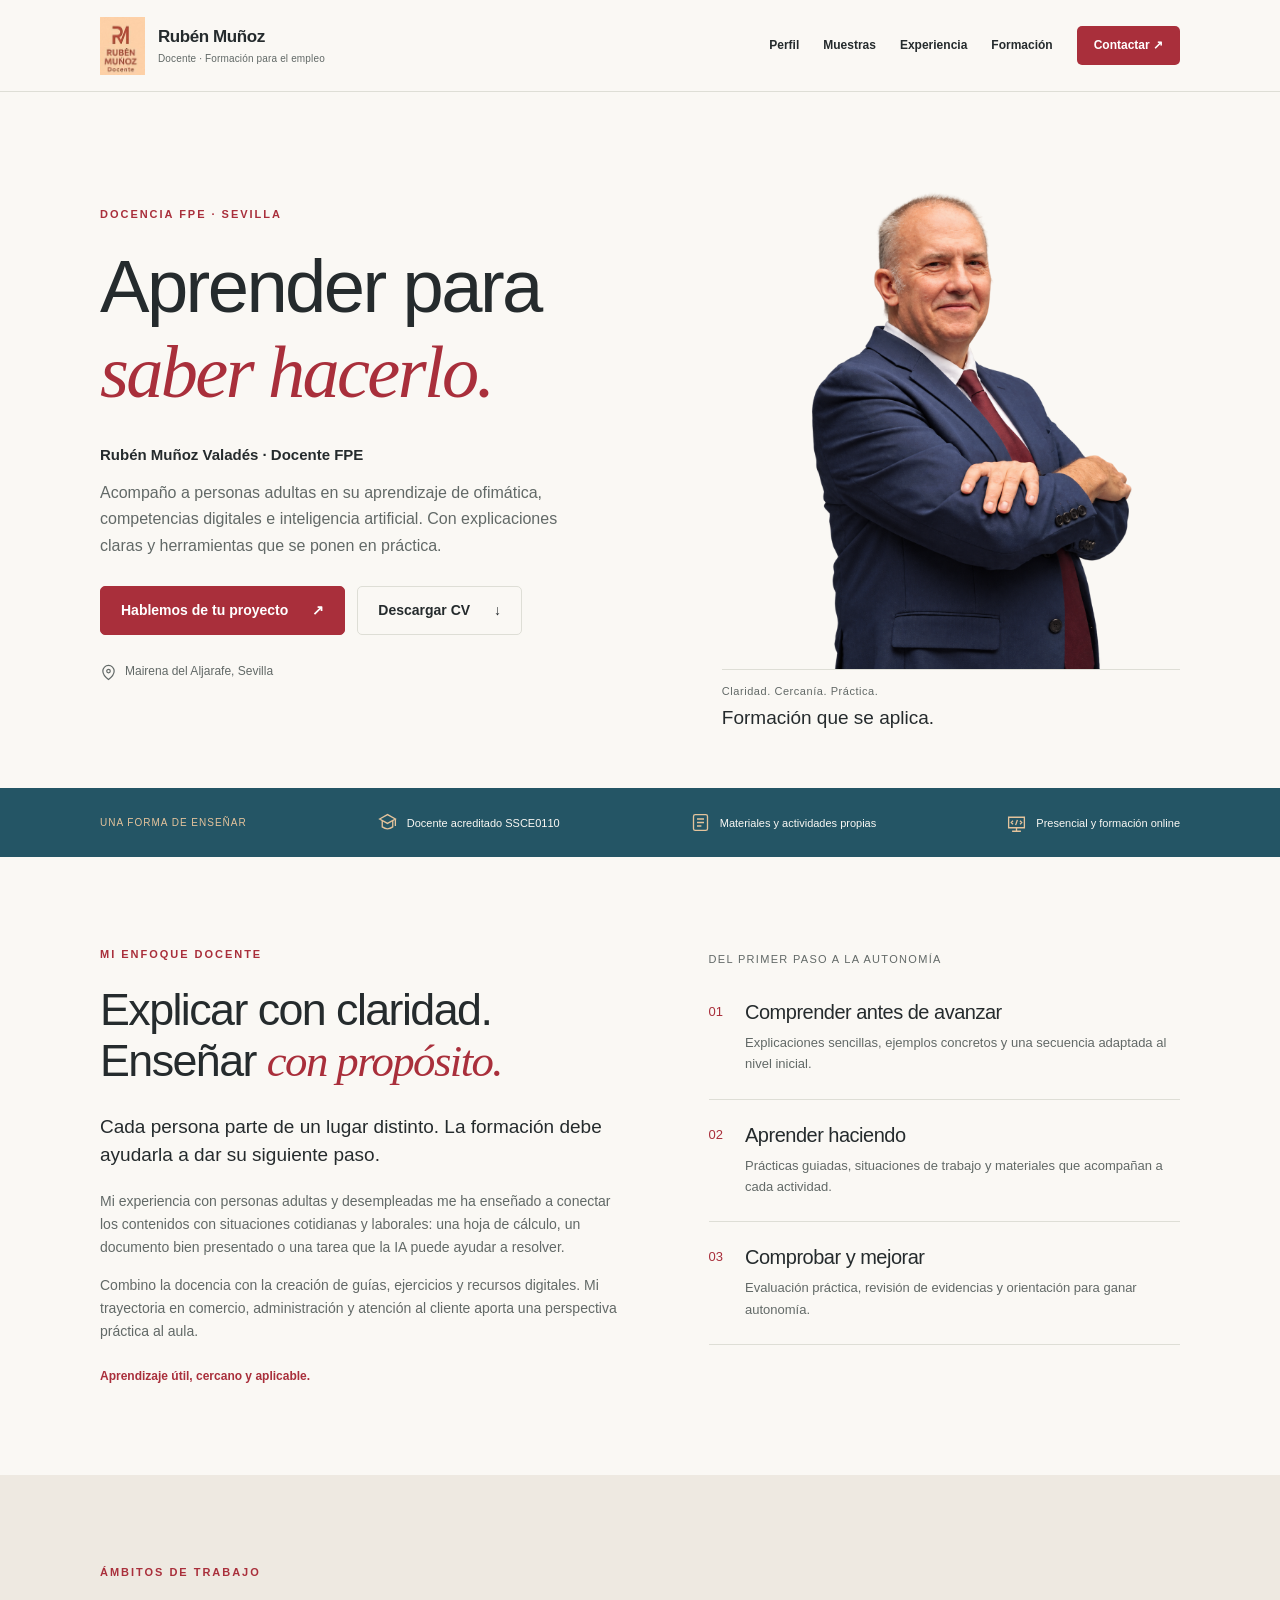
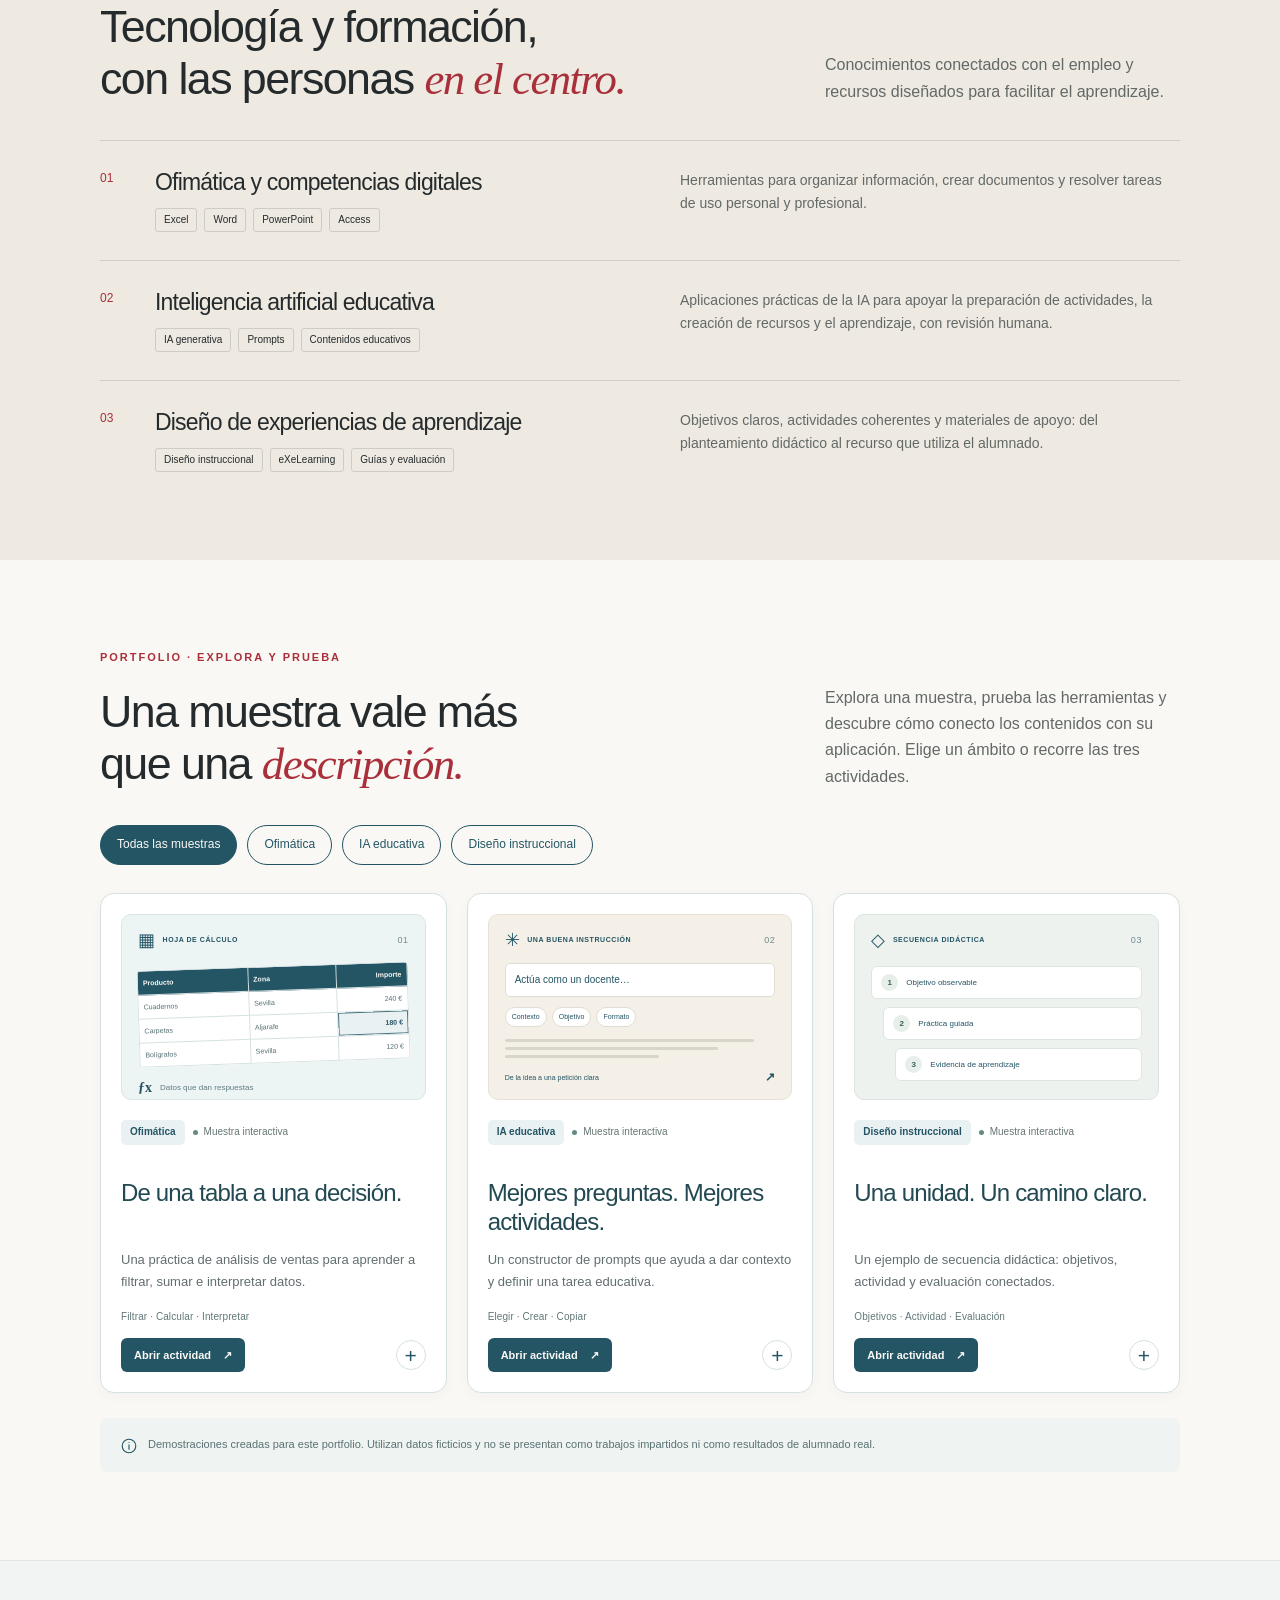
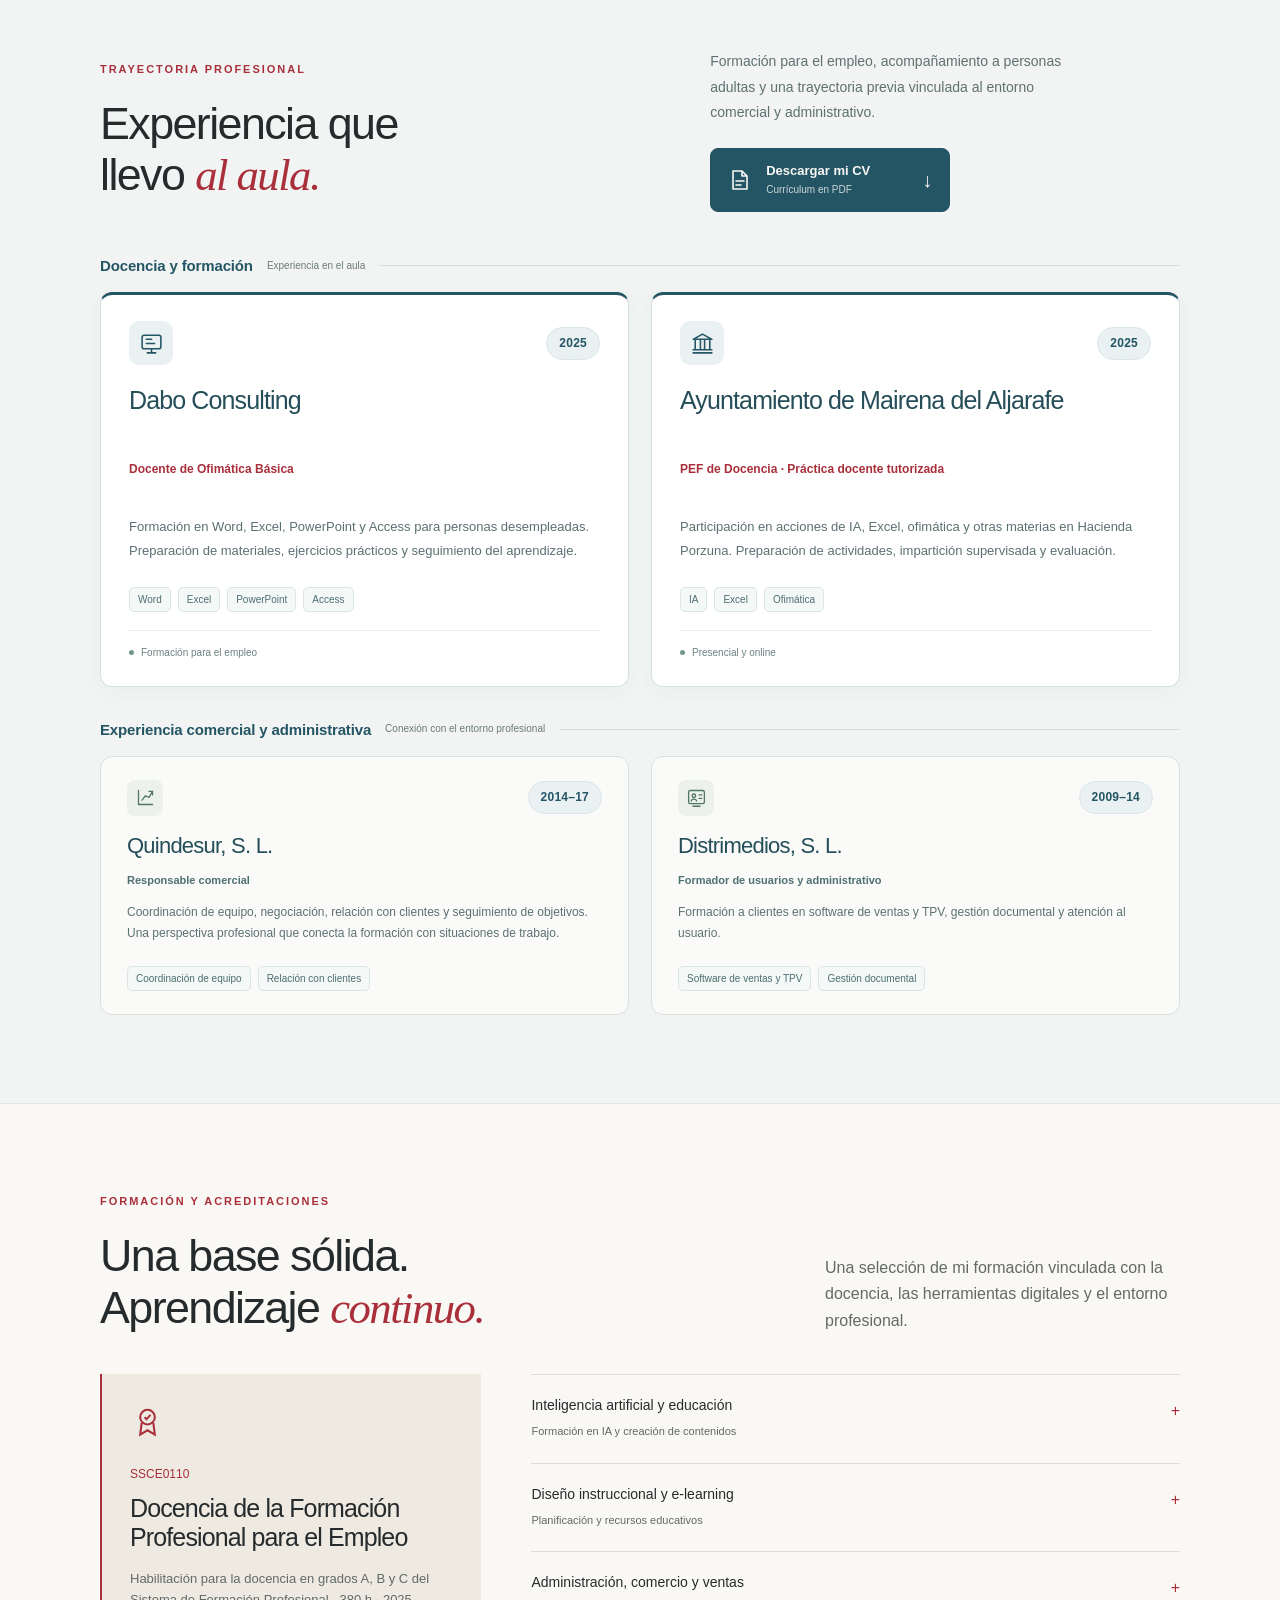
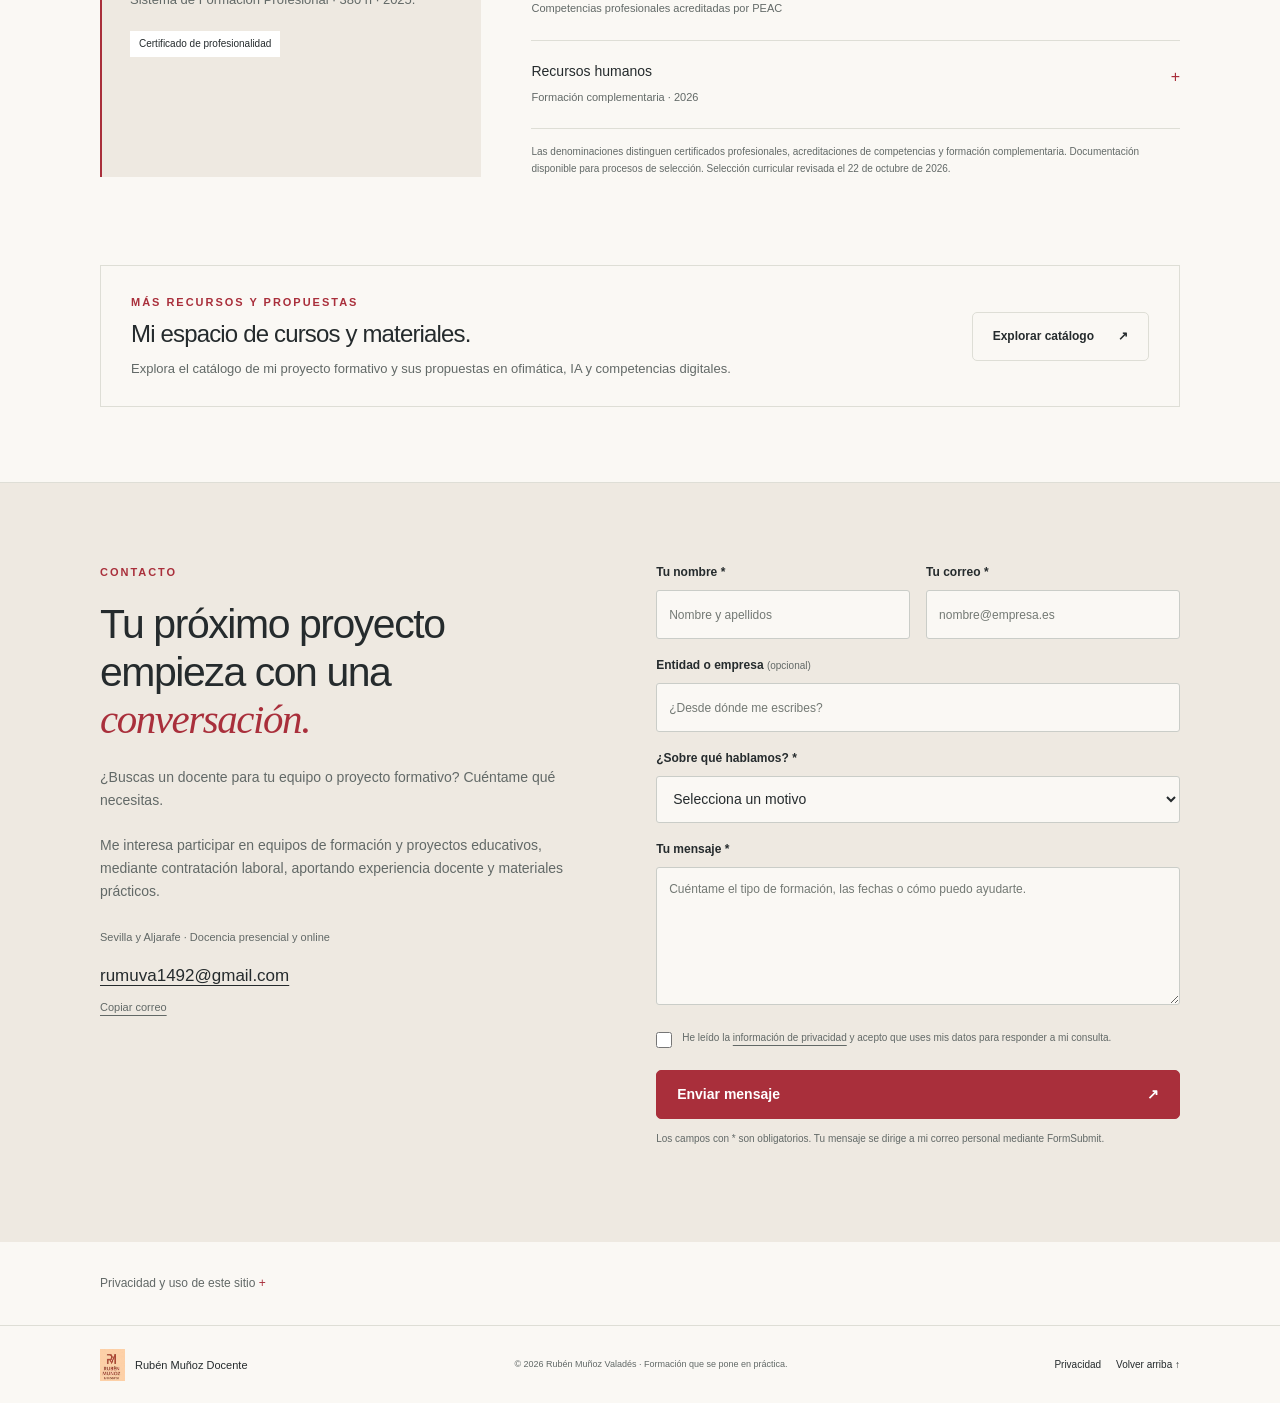
==== commit fef0fbf3: "Reducir espacio vacío en las tres muestras del portfolio" ====
--- a/index.html
+++ b/index.html
@@ -10,7 +10,7 @@
   <meta property="og:description" content="Docencia FPE, ofimática e IA educativa. Una forma clara, cercana y práctica de aprender.">
   <title>Rubén Muñoz · Docente FPE y diseño instruccional</title>
   <link rel="icon" type="image/png" href="./assets/images/logo-ruben-munoz-docente.png">
-  <link rel="stylesheet" href="./assets/css/styles.css?v=muestras-columnas-20261023">
+  <link rel="stylesheet" href="./assets/css/styles.css?v=muestras-compactas-20261023">
 </head>
 <body>
 <noscript><p style="padding:16px;background:#f4ece5;color:#202a32">Puedes consultar mi perfil, formación y CV. Activa JavaScript para utilizar las demostraciones interactivas. El formulario también funciona sin JavaScript.</p><style>@media(max-width:800px){#nav{display:flex;position:static;box-shadow:none}.header-inner{height:auto;min-height:75px;flex-wrap:wrap}.menu-toggle{display:none}}</style></noscript>
--- a/assets/css/styles.css
+++ b/assets/css/styles.css
@@ -161,14 +161,14 @@
 /* Muestras: tres tarjetas en una fila, con el mismo contenido. */
 #portfolio .projects{grid-template-columns:repeat(3,minmax(0,1fr));align-items:start;gap:20px}
 #portfolio .project{min-width:0}
-#portfolio .project>.project-summary{position:relative;display:flex;flex-direction:column;align-items:stretch;gap:20px;padding:20px;min-height:560px}
+#portfolio .project>.project-summary{position:relative;display:flex;flex-direction:column;align-items:stretch;gap:20px;padding:20px;min-height:0}
 #portfolio .project[open]>.project-summary{padding-bottom:20px}
 #portfolio .sample-preview{width:100%;height:186px;flex-shrink:0;padding:16px}
 #portfolio .project-body{display:flex;flex-direction:column;flex:1}
 #portfolio .project-meta{gap:8px;min-height:47px;align-content:flex-start}
 #portfolio .project h3{font-size:24px;min-height:58px}
-#portfolio .project-body>p{min-height:67px}
-#portfolio .project-footer{flex-direction:column;align-items:flex-start;gap:16px;margin-top:auto;padding-top:18px;padding-right:34px}
+#portfolio .project-body>p{min-height:0}
+#portfolio .project-footer{flex-direction:column;align-items:flex-start;gap:12px;margin-top:16px;padding-top:0;padding-right:34px}
 #portfolio .project-skills{font-size:10px}
 #portfolio .expand{position:absolute;right:20px;bottom:22px;width:30px;height:30px;font-size:21px;margin:0}
 #portfolio .demo-content{padding:22px 16px}
@@ -181,5 +181,5 @@
 #portfolio .lesson-tabs{flex-wrap:wrap}
 #portfolio .prompt-actions{align-items:flex-start}
 #portfolio .preview-topline{font-size:7px}
-@media(min-width:761px) and (max-width:1000px){#portfolio .project>.project-summary{padding:16px;gap:16px;min-height:600px}#portfolio .sample-preview{height:160px;padding:10px}#portfolio .project h3{font-size:22px;min-height:80px}#portfolio .project-body>p{min-height:88px}#portfolio .preview-topline{font-size:6px}#portfolio .expand{right:16px;bottom:18px}#portfolio .project-meta{min-height:52px}}
+@media(min-width:761px) and (max-width:1000px){#portfolio .project>.project-summary{padding:16px;gap:16px;min-height:0}#portfolio .sample-preview{height:160px;padding:10px}#portfolio .project h3{font-size:22px;min-height:80px}#portfolio .project-body>p{min-height:0}#portfolio .preview-topline{font-size:6px}#portfolio .expand{right:16px;bottom:18px}#portfolio .project-meta{min-height:52px}}
 @media(max-width:760px){#portfolio .projects{grid-template-columns:1fr}#portfolio .project>.project-summary{padding:19px;min-height:0;gap:18px}#portfolio .project[open]>.project-summary{padding-bottom:19px}#portfolio .sample-preview{height:164px;padding:15px 20px}#portfolio .project-meta{min-height:0}#portfolio .project h3,#portfolio .project-body>p{min-height:0}#portfolio .project-footer{padding-top:0;margin-top:15px;padding-right:36px}#portfolio .expand{right:19px;bottom:21px}}
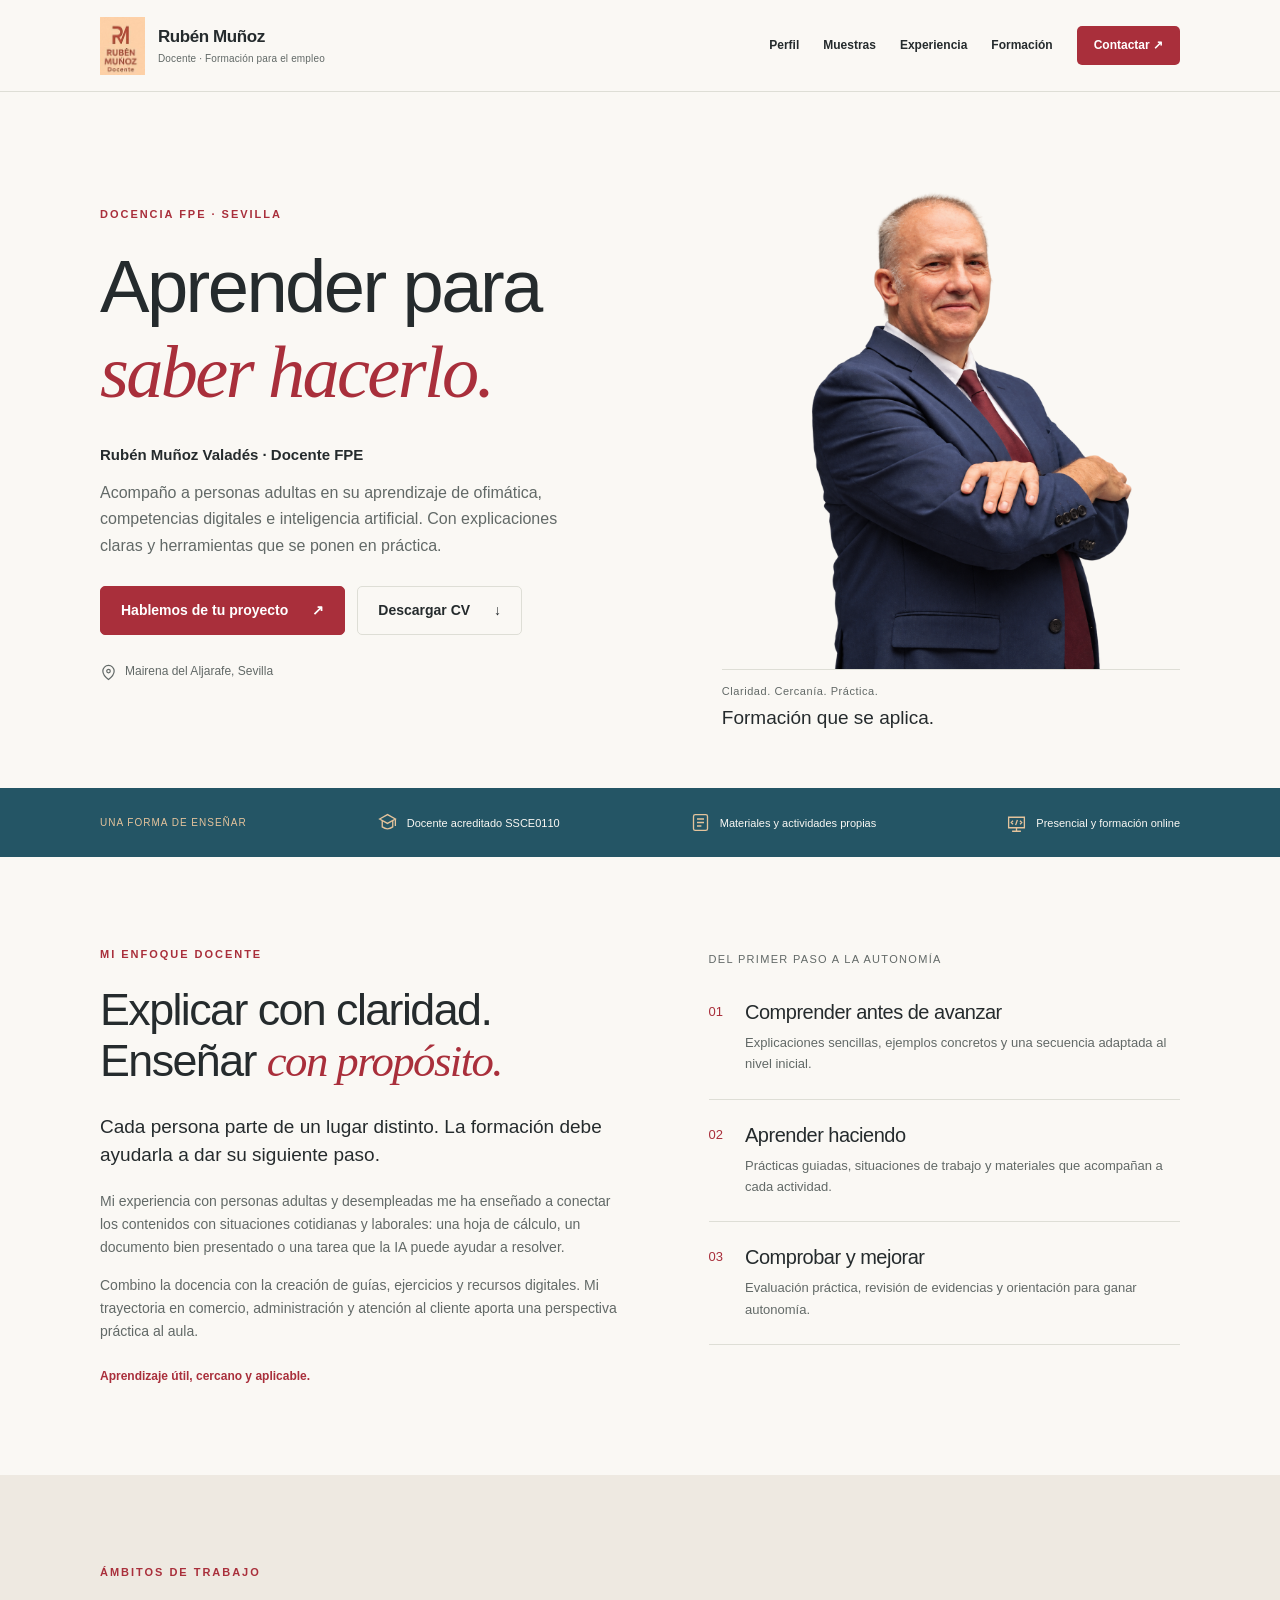
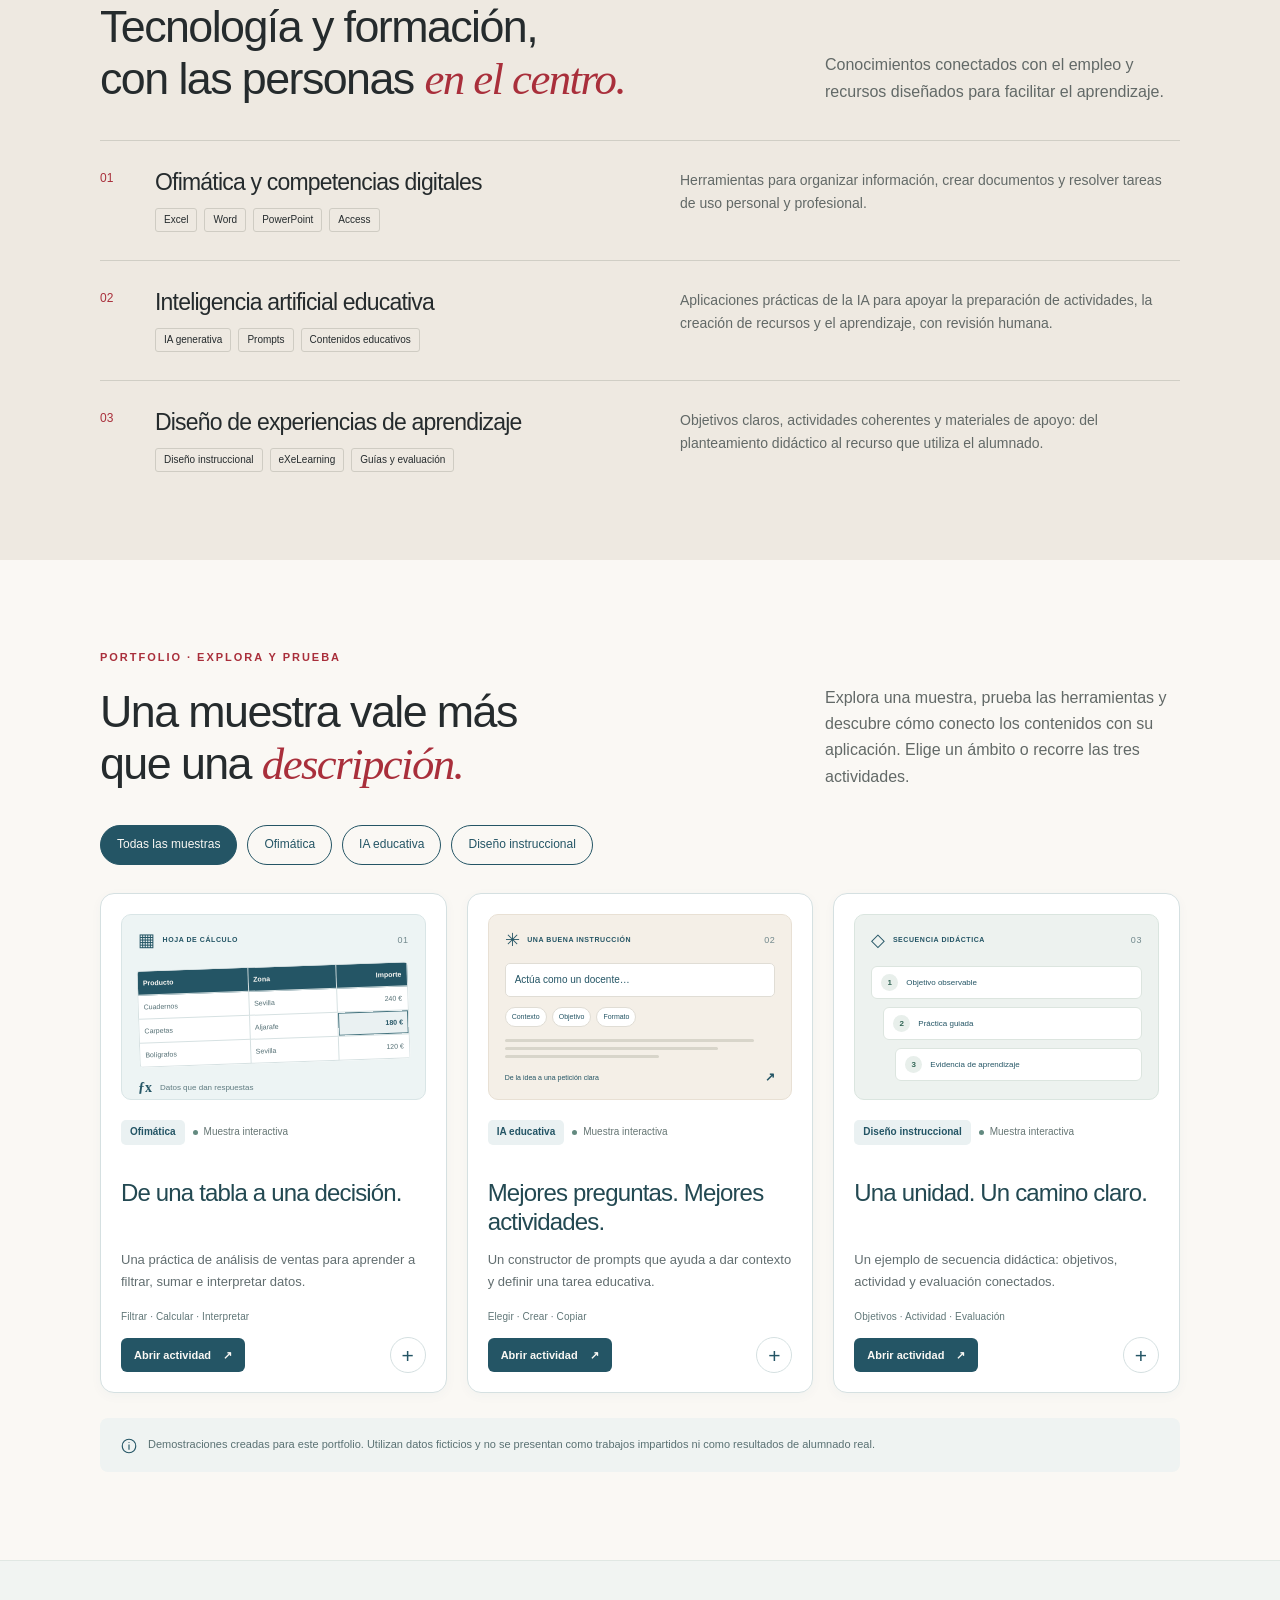
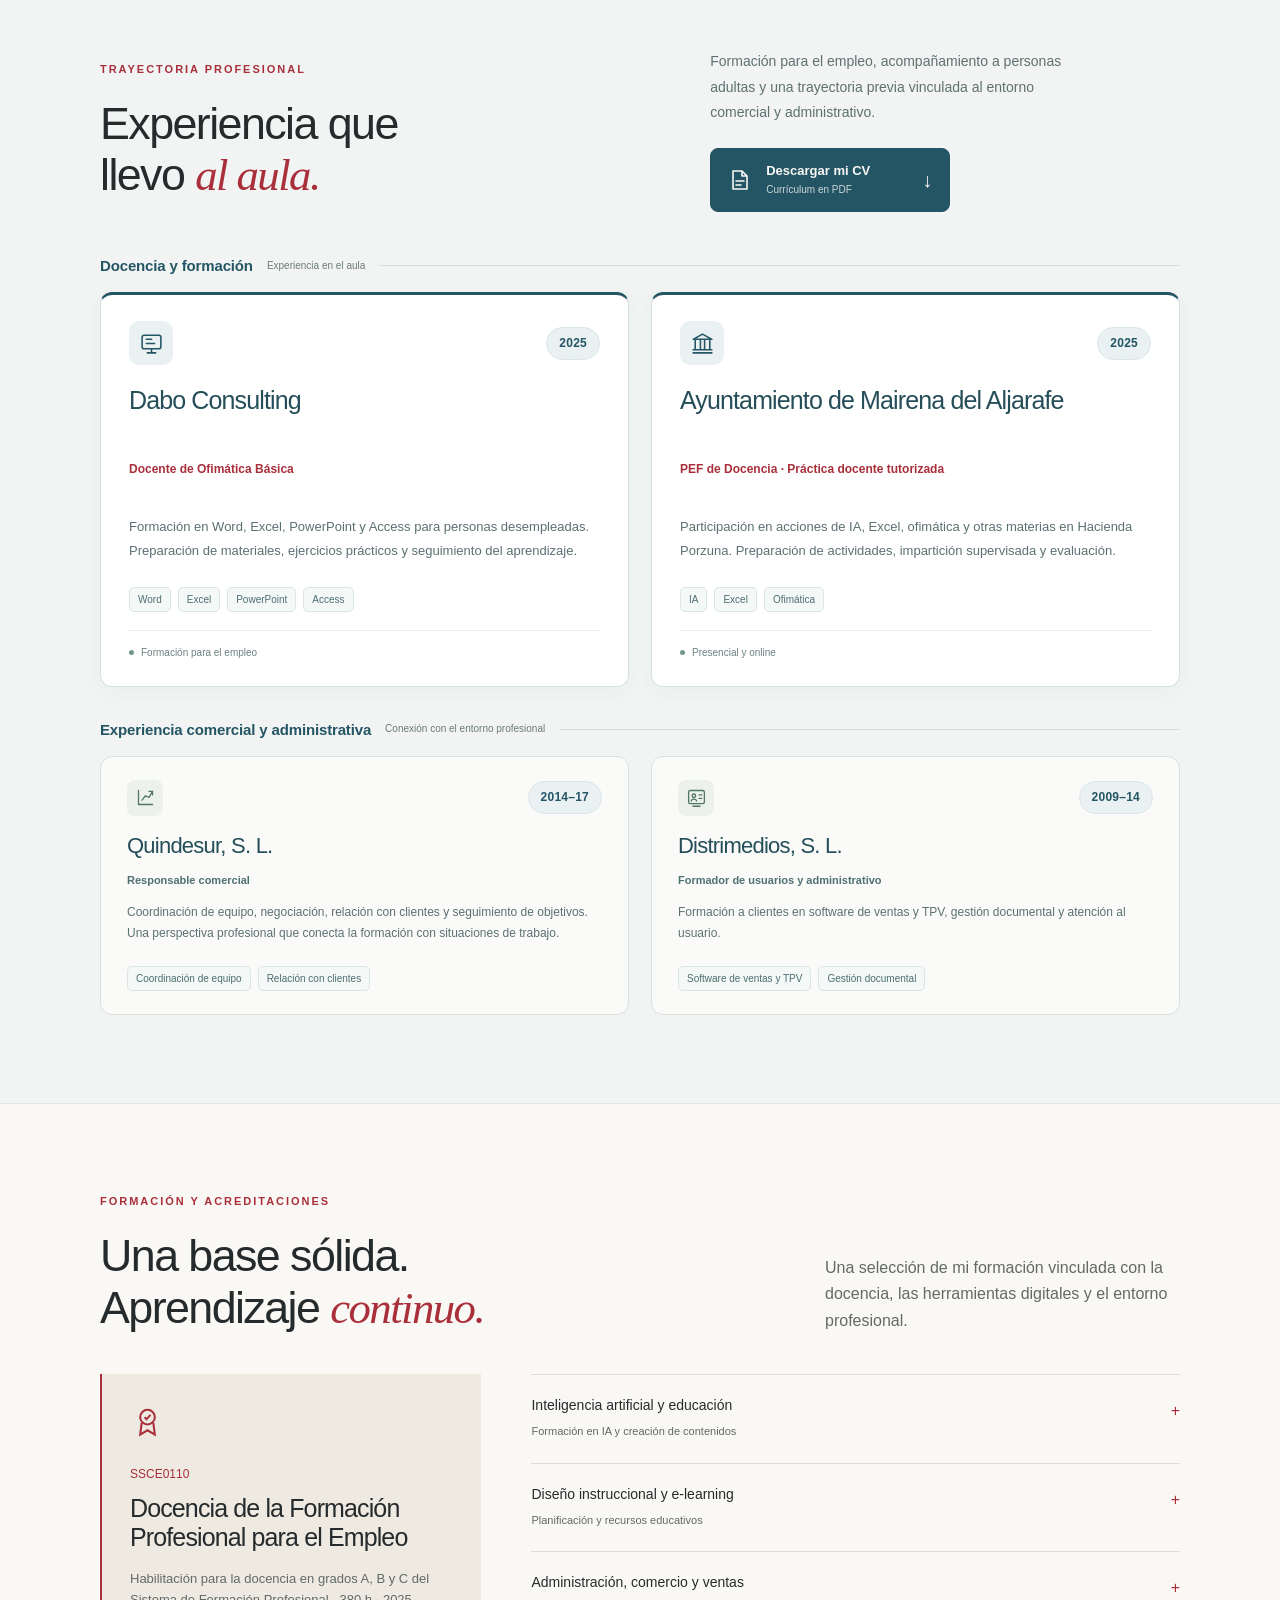
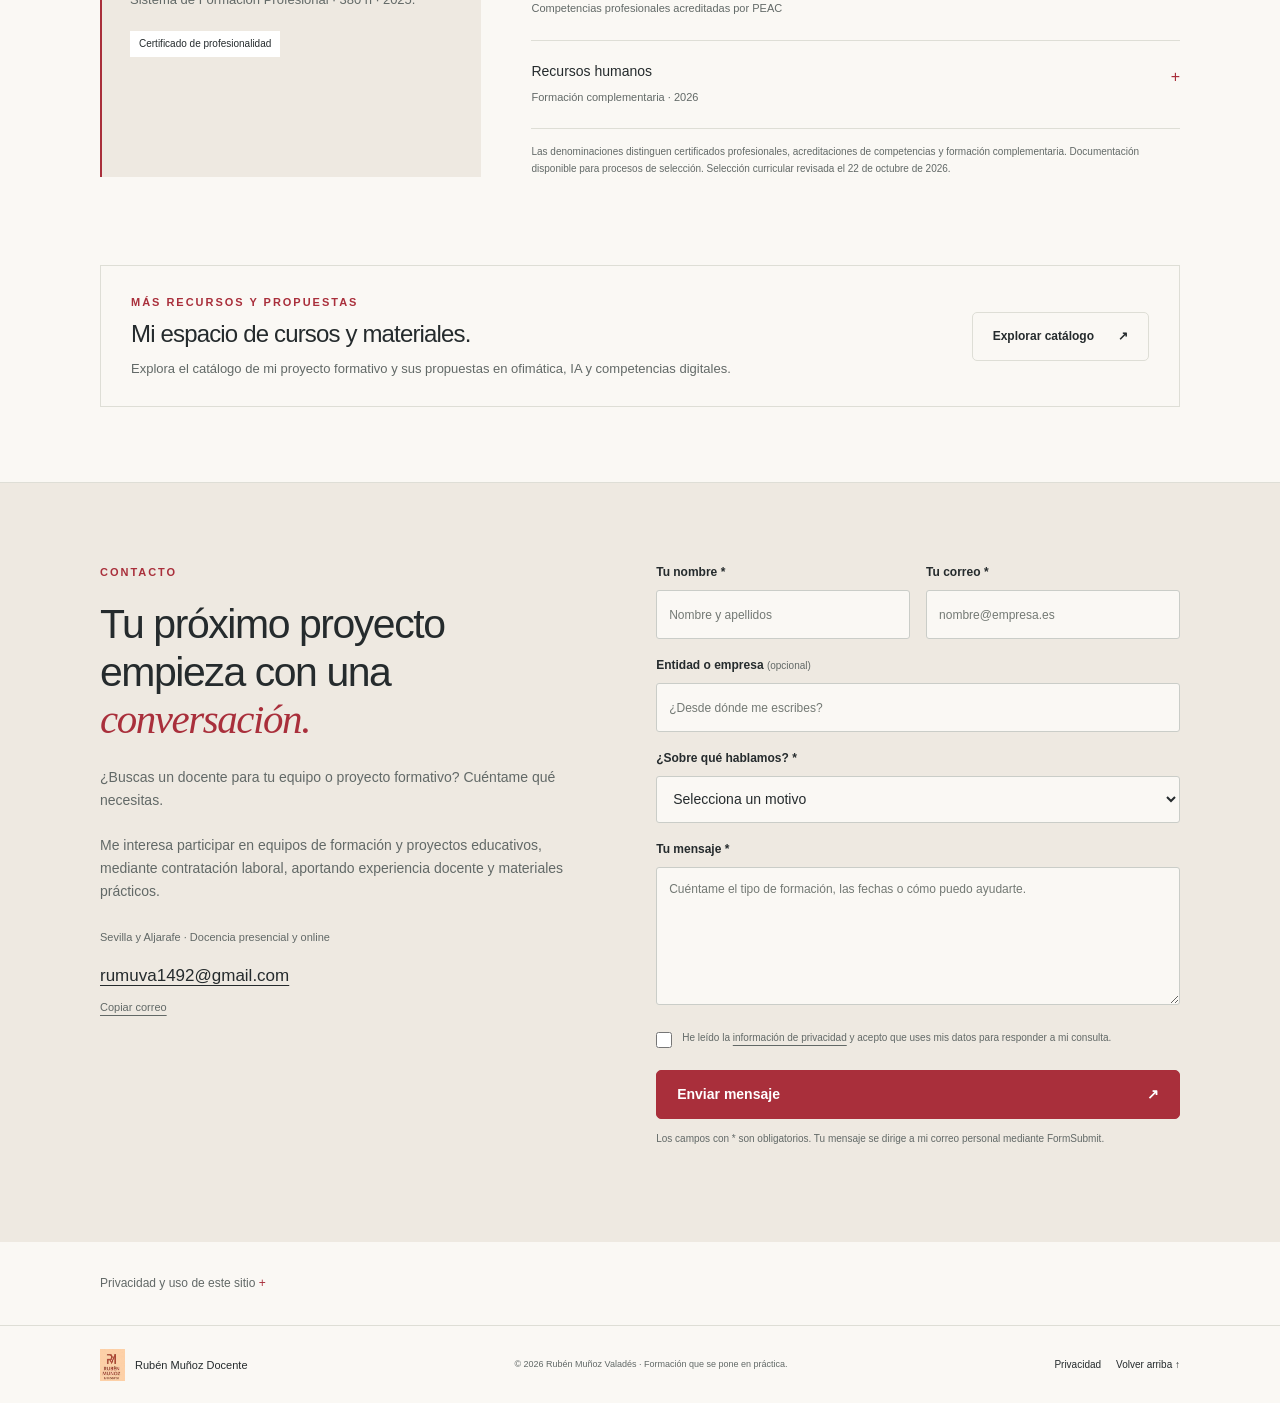
==== commit 7a376d33: "Abrir cada muestra en página independiente con retorno al portfolio y diseño móvil vertical" ====
--- a/index.html
+++ b/index.html
@@ -10,7 +10,7 @@
   <meta property="og:description" content="Docencia FPE, ofimática e IA educativa. Una forma clara, cercana y práctica de aprender.">
   <title>Rubén Muñoz · Docente FPE y diseño instruccional</title>
   <link rel="icon" type="image/png" href="./assets/images/logo-ruben-munoz-docente.png">
-  <link rel="stylesheet" href="./assets/css/styles.css?v=muestras-compactas-20261023">
+  <link rel="stylesheet" href="./assets/css/styles.css?v=actividades-paginas-20261023">
 </head>
 <body>
 <noscript><p style="padding:16px;background:#f4ece5;color:#202a32">Puedes consultar mi perfil, formación y CV. Activa JavaScript para utilizar las demostraciones interactivas. El formulario también funciona sin JavaScript.</p><style>@media(max-width:800px){#nav{display:flex;position:static;box-shadow:none}.header-inner{height:auto;min-height:75px;flex-wrap:wrap}.menu-toggle{display:none}}</style></noscript>
@@ -29,9 +29,9 @@
   <section class="section" id="perfil" aria-labelledby="profile-title"><div class="container profile-grid"><div class="profile-copy"><div class="eyebrow">Mi enfoque docente</div><h2 class="section-title" id="profile-title">Explicar con claridad.<br>Enseñar <em class="serif">con propósito.</em></h2><p class="profile-lead">Cada persona parte de un lugar distinto. La formación debe ayudarla a dar su siguiente paso.</p><p>Mi experiencia con personas adultas y desempleadas me ha enseñado a conectar los contenidos con situaciones cotidianas y laborales: una hoja de cálculo, un documento bien presentado o una tarea que la IA puede ayudar a resolver.</p><p>Combino la docencia con la creación de guías, ejercicios y recursos digitales. Mi trayectoria en comercio, administración y atención al cliente aporta una perspectiva práctica al aula.</p><div class="profile-note"><span aria-hidden="true"></span>Aprendizaje útil, cercano y aplicable.</div></div><div class="method"><div class="method-label">Del primer paso a la autonomía</div><div class="method-item"><span class="method-number">01</span><div><h3>Comprender antes de avanzar</h3><p>Explicaciones sencillas, ejemplos concretos y una secuencia adaptada al nivel inicial.</p></div></div><div class="method-item"><span class="method-number">02</span><div><h3>Aprender haciendo</h3><p>Prácticas guiadas, situaciones de trabajo y materiales que acompañan a cada actividad.</p></div></div><div class="method-item"><span class="method-number">03</span><div><h3>Comprobar y mejorar</h3><p>Evaluación práctica, revisión de evidencias y orientación para ganar autonomía.</p></div></div></div></div></section>
   <section class="section specialties" id="especialidades" aria-labelledby="specialties-title"><div class="container"><div class="specialties-head"><div><div class="eyebrow">Ámbitos de trabajo</div><h2 class="section-title" id="specialties-title">Tecnología y formación,<br>con las personas <em class="serif">en el centro.</em></h2></div><p>Conocimientos conectados con el empleo y recursos diseñados para facilitar el aprendizaje.</p></div><div class="specialty-list"><div class="specialty-row"><span class="num">01</span><div><h3>Ofimática y competencias digitales</h3><div class="specialty-tags"><span>Excel</span><span>Word</span><span>PowerPoint</span><span>Access</span></div></div><p>Herramientas para organizar información, crear documentos y resolver tareas de uso personal y profesional.</p></div><div class="specialty-row"><span class="num">02</span><div><h3>Inteligencia artificial educativa</h3><div class="specialty-tags"><span>IA generativa</span><span>Prompts</span><span>Contenidos educativos</span></div></div><p>Aplicaciones prácticas de la IA para apoyar la preparación de actividades, la creación de recursos y el aprendizaje, con revisión humana.</p></div><div class="specialty-row"><span class="num">03</span><div><h3>Diseño de experiencias de aprendizaje</h3><div class="specialty-tags"><span>Diseño instruccional</span><span>eXeLearning</span><span>Guías y evaluación</span></div></div><p>Objetivos claros, actividades coherentes y materiales de apoyo: del planteamiento didáctico al recurso que utiliza el alumnado.</p></div></div></div></section>
   <section class="section" id="portfolio" aria-labelledby="portfolio-title"><div class="container"><div class="section-head"><div><div class="eyebrow">Portfolio · Explora y prueba</div><h2 class="section-title" id="portfolio-title">Una muestra vale más<br>que una <em class="serif">descripción.</em></h2></div><p class="section-copy">Explora una muestra, prueba las herramientas y descubre cómo conecto los contenidos con su aplicación. Elige un ámbito o recorre las tres actividades.</p></div><div class="filter-list" role="group" aria-label="Filtrar muestras"><button class="filter" data-filter="all" aria-pressed="true">Todas las muestras</button><button class="filter" data-filter="excel" aria-pressed="false">Ofimática</button><button class="filter" data-filter="ai" aria-pressed="false">IA educativa</button><button class="filter" data-filter="design" aria-pressed="false">Diseño instruccional</button></div><div class="sr" id="filter-status" role="status"></div><div class="projects">
-    <details class="project" data-category="excel"><summary class="project-summary"><span class="sample-preview preview-excel" aria-hidden="true"><span class="preview-topline"><span class="preview-symbol">▦</span><span>HOJA DE CÁLCULO</span><span class="sample-index">01</span></span><span class="preview-sheet"><span>Producto</span><span>Zona</span><span>Importe</span><span>Cuadernos</span><span>Sevilla</span><span>240 €</span><span>Carpetas</span><span>Aljarafe</span><span class="preview-cell">180 €</span><span>Bolígrafos</span><span>Sevilla</span><span>120 €</span></span><span class="preview-formula"><b>ƒx</b> Datos que dan respuestas</span></span><div class="project-body"><div class="project-meta"><span class="project-category">Ofimática</span><span class="project-kind"><span aria-hidden="true"></span>Muestra interactiva</span></div><h3>De una tabla a una decisión.</h3><p>Una práctica de análisis de ventas para aprender a filtrar, sumar e interpretar datos.</p><div class="project-footer"><span class="project-skills">Filtrar · Calcular · Interpretar</span><span class="project-open"><span class="open-label">Abrir actividad</span><span class="close-label">Cerrar actividad</span><span aria-hidden="true">↗</span></span></div></div><span class="expand" aria-hidden="true">+</span></summary><div class="demo-content"><h3 id="excel-dialog-title">De una tabla a una decisión.</h3><p>Una actividad breve para pasar de leer una tabla a responder una pregunta. Esta simulación permite explorar el razonamiento antes de trasladarlo a una hoja de cálculo.</p><div class="case-meta"><div><b>Destinatarios</b>Personas adultas que se inician en Excel.</div><div><b>Objetivo observable</b>Filtrar datos y calcular las ventas de una zona.</div><div><b>Propuesta didáctica</b>Ejemplo guiado, práctica y comprobación.</div><div><b>Evidencia de aprendizaje</b>Tabla filtrada, fórmula y explicación del resultado.</div></div><div class="demo-panel"><h3>Prueba: ¿cuánto se ha vendido en cada zona?</h3><p>Selecciona una zona. Observa cómo cambian las filas y el total. Después comprueba qué fórmula utilizarías en Excel.</p><label for="sales-zone">Zona de ventas</label><select id="sales-zone"><option value="all">Todas las zonas</option><option value="Sevilla">Sevilla</option><option value="Aljarafe">Aljarafe</option></select><div class="table-wrap"><table><caption class="sr">Ventas ficticias de material de oficina por zona</caption><thead><tr><th scope="col">Producto</th><th scope="col">Zona</th><th scope="col">Importe</th></tr></thead><tbody id="sales-body"></tbody></table></div><div class="demo-result" aria-live="polite"><span>Total de las filas mostradas</span><strong id="sales-total"></strong></div><button class="button outline" id="show-formula" aria-expanded="false" aria-controls="formula-answer">Ver cómo hacerlo en Excel</button><div class="answer-text" id="formula-answer" hidden>Si las zonas están en B2:B7 y los importes en C2:C7, puedes calcular Sevilla con <code>=SUMAR.SI(B2:B7;"Sevilla";C2:C7)</code>. Para sumar solo las filas visibles tras aplicar un filtro: <code>=SUBTOTALES(109;C2:C7)</code>. El separador puede variar según la configuración de Excel.</div></div><div class="case-bottom">Criterio de evaluación: seleccionar la zona correcta, obtener su importe total y explicar qué representa. Muestra demostrativa; no incluye resultados de alumnado real.</div></div></details>
-    <details class="project" data-category="ai" id="crear-prompt"><summary class="project-summary"><span class="sample-preview preview-ai" aria-hidden="true"><span class="preview-topline"><span class="preview-symbol">✳</span><span>UNA BUENA INSTRUCCIÓN</span><span class="sample-index">02</span></span><span class="preview-prompt-line">Actúa como un docente…</span><span class="preview-prompt-tags"><span>Contexto</span><span>Objetivo</span><span>Formato</span></span><span class="preview-writing"><i></i><i></i><i></i></span><span class="preview-prompt-footer">De la idea a una petición clara <b>↗</b></span></span><div class="project-body"><div class="project-meta"><span class="project-category">IA educativa</span><span class="project-kind"><span aria-hidden="true"></span>Muestra interactiva</span></div><h3>Mejores preguntas. Mejores actividades.</h3><p>Un constructor de prompts que ayuda a dar contexto y definir una tarea educativa.</p><div class="project-footer"><span class="project-skills">Elegir · Crear · Copiar</span><span class="project-open"><span class="open-label">Abrir actividad</span><span class="close-label">Cerrar actividad</span><span aria-hidden="true">↗</span></span></div></div><span class="expand" aria-hidden="true">+</span></summary><div class="demo-content"><h3 id="ai-dialog-title">Una instrucción con contexto.</h3><p>Definir el alumnado, el objetivo y el formato ayuda a formular una petición más concreta a una herramienta de IA. El docente revisa siempre la propuesta antes de utilizarla.</p><div class="case-meta"><div><b>Destinatarios</b>Docentes que se inician en IA generativa.</div><div><b>Objetivo observable</b>Redactar una instrucción clara y evaluable.</div></div><div class="demo-panel prompt-builder"><h3>Prepara una instrucción para la IA</h3><p class="prompt-explanation" id="prompt-help">Un <strong>prompt</strong> es el texto con el que le pides algo a una inteligencia artificial. Esta herramienta prepara esa petición a partir de tus elecciones. Para obtener la actividad, después tendrás que pegarla en ChatGPT, Copilot o Gemini.</p><ol class="prompt-steps"><li><b>Elige</b> el tema, el nivel y el tipo de actividad.</li><li><b>Crea</b> el texto con el botón rojo.</li><li><b>Copia y pega</b> el resultado en tu herramienta de IA.</li></ol><label for="prompt-topic">1. ¿Sobre qué quieres preparar la actividad?</label><input id="prompt-topic" type="text" maxlength="160" value="Funciones básicas de Excel" placeholder="Por ejemplo: tablas dinámicas de Excel" autocomplete="off" required aria-describedby="prompt-topic-help prompt-error"><p class="field-hint" id="prompt-topic-help">Puedes cambiar el ejemplo por cualquier tema que quieras enseñar.</p><label for="prompt-level">¿A quién va dirigida?</label><select id="prompt-level"><option>Personas adultas con nivel inicial</option><option>Personas adultas con nivel intermedio</option><option>Docentes en formación</option></select><label for="prompt-format">¿Qué quieres pedirle a la IA?</label><select id="prompt-format"><option>Una práctica guiada paso a paso</option><option>Una actividad basada en un caso laboral</option><option>Una autoevaluación con cinco preguntas</option></select><p id="prompt-error" class="prompt-error" role="alert"></p><button class="button primary" type="button" id="generate-prompt" aria-controls="prompt-result">2. Crear mi prompt <span aria-hidden="true">↓</span></button><p class="prompt-status" id="prompt-status" role="status" aria-live="polite"></p><section id="prompt-result" class="prompt-result" aria-labelledby="prompt-result-title" hidden><h4 id="prompt-result-title">Tu texto para la IA</h4><label class="sr" for="prompt-output">Prompt generado, listo para copiar</label><textarea class="prompt-output" id="prompt-output" rows="10" readonly aria-describedby="prompt-next-step"></textarea><div class="prompt-actions"><button class="button outline" type="button" id="copy-prompt">3. Copiar el prompt</button><button class="text-link select-prompt" type="button" id="select-prompt">Seleccionar texto</button><a class="text-link" href="https://chatgpt.com/" target="_blank" rel="noopener noreferrer">Abrir ChatGPT <span aria-hidden="true">↗</span><span class="sr"> (nueva pestaña)</span></a></div><p id="prompt-next-step" class="prompt-next-step"><strong>Último paso:</strong> abre tu herramienta de IA, pega este texto en su cuadro de mensaje y pulsa Enviar. La IA elaborará la propuesta de actividad; revísala antes de utilizarla en clase.</p></section><p class="demo-help">El texto se prepara en tu navegador. Esta demostración no envía tus datos a una IA ni genera la respuesta de la actividad.</p></div><div class="case-bottom">Criterio de evaluación: el prompt identifica destinatarios, objetivo, formato y una comprobación del aprendizaje. La respuesta de una IA requiere revisión de exactitud, adecuación y privacidad.</div></div></details>
-    <details class="project" data-category="design"><summary class="project-summary"><span class="sample-preview preview-design" aria-hidden="true"><span class="preview-topline"><span class="preview-symbol">◇</span><span>SECUENCIA DIDÁCTICA</span><span class="sample-index">03</span></span><span class="preview-route"><span><b>1</b> Objetivo observable</span><span><b>2</b> Práctica guiada</span><span><b>3</b> Evidencia de aprendizaje</span></span></span><div class="project-body"><div class="project-meta"><span class="project-category">Diseño instruccional</span><span class="project-kind"><span aria-hidden="true"></span>Muestra interactiva</span></div><h3>Una unidad. Un camino claro.</h3><p>Un ejemplo de secuencia didáctica: objetivos, actividad y evaluación conectados.</p><div class="project-footer"><span class="project-skills">Objetivos · Actividad · Evaluación</span><span class="project-open"><span class="open-label">Abrir actividad</span><span class="close-label">Cerrar actividad</span><span aria-hidden="true">↗</span></span></div></div><span class="expand" aria-hidden="true">+</span></summary><div class="demo-content"><h3 id="design-dialog-title">Una unidad, un camino claro.</h3><p>Ejemplo de planificación de una sesión de 60 minutos: crear un presupuesto sencillo con una hoja de cálculo. Los tiempos son una propuesta adaptable al grupo.</p><div class="case-meta"><div><b>Destinatarios</b>Personas adultas con conocimientos básicos de hojas de cálculo.</div><div><b>Producto final</b>Un presupuesto con cantidades, precios y total.</div></div><div class="demo-panel"><div class="lesson-tabs" role="tablist" aria-label="Fases de la unidad"><button id="tab-objective" class="lesson-tab" role="tab" aria-selected="true" aria-controls="panel-objective" data-panel="panel-objective">01 Objetivos</button><button id="tab-practice" class="lesson-tab" role="tab" aria-selected="false" aria-controls="panel-practice" tabindex="-1" data-panel="panel-practice">02 Actividad</button><button id="tab-evaluation" class="lesson-tab" role="tab" aria-selected="false" aria-controls="panel-evaluation" tabindex="-1" data-panel="panel-evaluation">03 Evaluación</button></div><div id="panel-objective" class="lesson-panel" role="tabpanel" aria-labelledby="tab-objective" tabindex="0"><h4>¿Qué podrá hacer el alumnado?</h4><ul><li>Organizar una tabla con producto, cantidad, precio e importe.</li><li>Calcular el importe mediante una multiplicación y copiar la fórmula.</li><li>Obtener el total y presentar cantidades en formato moneda.</li></ul><p>Los objetivos describen acciones observables que se comprueban en el archivo final.</p></div><div id="panel-practice" class="lesson-panel" role="tabpanel" aria-labelledby="tab-practice" tabindex="0" hidden><h4>Un encargo cercano: preparar un presupuesto.</h4><ol><li><strong>Activación · 5 min.</strong> Interpretar un presupuesto y detectar sus datos.</li><li><strong>Demostración · 10 min.</strong> Crear la tabla y explicar la primera fórmula.</li><li><strong>Práctica guiada · 20 min.</strong> Completar el presupuesto con cinco productos ficticios.</li><li><strong>Reto autónomo · 15 min.</strong> Cambiar cantidades y añadir un nuevo producto.</li><li><strong>Revisión · 10 min.</strong> Comprobar el total y explicar el procedimiento.</li></ol></div><div id="panel-evaluation" class="lesson-panel" role="tabpanel" aria-labelledby="tab-evaluation" tabindex="0" hidden><h4>Evaluar lo que se ha practicado.</h4><ul><li><strong>Estructura:</strong> la tabla tiene encabezados y todos los datos del encargo.</li><li><strong>Cálculo:</strong> cada importe se obtiene con una fórmula y el total es correcto.</li><li><strong>Presentación:</strong> los importes utilizan formato moneda y la lectura es clara.</li><li><strong>Autonomía:</strong> el alumno modifica un dato y explica el cambio en el total.</li></ul><p>Retroalimentación propuesta: señalar un logro, localizar un error y acordar una mejora concreta.</p></div></div><div class="case-bottom">Secuencia ilustrativa creada para el portfolio. No representa una acción oficial acreditada ni una experiencia de aula documentada.</div></div></details>
+    <article class="project" data-category="excel"><div class="project-summary"><span class="sample-preview preview-excel" aria-hidden="true"><span class="preview-topline"><span class="preview-symbol">▦</span><span>HOJA DE CÁLCULO</span><span class="sample-index">01</span></span><span class="preview-sheet"><span>Producto</span><span>Zona</span><span>Importe</span><span>Cuadernos</span><span>Sevilla</span><span>240 €</span><span>Carpetas</span><span>Aljarafe</span><span class="preview-cell">180 €</span><span>Bolígrafos</span><span>Sevilla</span><span>120 €</span></span><span class="preview-formula"><b>ƒx</b> Datos que dan respuestas</span></span><div class="project-body"><div class="project-meta"><span class="project-category">Ofimática</span><span class="project-kind"><span aria-hidden="true"></span>Muestra interactiva</span></div><h3>De una tabla a una decisión.</h3><p>Una práctica de análisis de ventas para aprender a filtrar, sumar e interpretar datos.</p><div class="project-footer"><span class="project-skills">Filtrar · Calcular · Interpretar</span><a class="project-open" href="./actividad-excel.html">Abrir actividad <span aria-hidden="true">↗</span></a></div></div><a class="expand" href="./actividad-excel.html" aria-label="Abrir muestra: De una tabla a una decisión."><span aria-hidden="true">+</span></a></div></article>
+    <article class="project" data-category="ai" id="crear-prompt"><div class="project-summary"><span class="sample-preview preview-ai" aria-hidden="true"><span class="preview-topline"><span class="preview-symbol">✳</span><span>UNA BUENA INSTRUCCIÓN</span><span class="sample-index">02</span></span><span class="preview-prompt-line">Actúa como un docente…</span><span class="preview-prompt-tags"><span>Contexto</span><span>Objetivo</span><span>Formato</span></span><span class="preview-writing"><i></i><i></i><i></i></span><span class="preview-prompt-footer">De la idea a una petición clara <b>↗</b></span></span><div class="project-body"><div class="project-meta"><span class="project-category">IA educativa</span><span class="project-kind"><span aria-hidden="true"></span>Muestra interactiva</span></div><h3>Mejores preguntas. Mejores actividades.</h3><p>Un constructor de prompts que ayuda a dar contexto y definir una tarea educativa.</p><div class="project-footer"><span class="project-skills">Elegir · Crear · Copiar</span><a class="project-open" href="./actividad-ia.html">Abrir actividad <span aria-hidden="true">↗</span></a></div></div><a class="expand" href="./actividad-ia.html" aria-label="Abrir muestra: Mejores preguntas. Mejores actividades."><span aria-hidden="true">+</span></a></div></article>
+    <article class="project" data-category="design"><div class="project-summary"><span class="sample-preview preview-design" aria-hidden="true"><span class="preview-topline"><span class="preview-symbol">◇</span><span>SECUENCIA DIDÁCTICA</span><span class="sample-index">03</span></span><span class="preview-route"><span><b>1</b> Objetivo observable</span><span><b>2</b> Práctica guiada</span><span><b>3</b> Evidencia de aprendizaje</span></span></span><div class="project-body"><div class="project-meta"><span class="project-category">Diseño instruccional</span><span class="project-kind"><span aria-hidden="true"></span>Muestra interactiva</span></div><h3>Una unidad. Un camino claro.</h3><p>Un ejemplo de secuencia didáctica: objetivos, actividad y evaluación conectados.</p><div class="project-footer"><span class="project-skills">Objetivos · Actividad · Evaluación</span><a class="project-open" href="./actividad-diseno.html">Abrir actividad <span aria-hidden="true">↗</span></a></div></div><a class="expand" href="./actividad-diseno.html" aria-label="Abrir muestra: Una unidad. Un camino claro."><span aria-hidden="true">+</span></a></div></article>
   </div><div class="portfolio-note"><svg viewBox="0 0 24 24" fill="none" stroke="currentColor" stroke-width="1.5" aria-hidden="true"><circle cx="12" cy="12" r="9"/><path d="M12 10v7M12 7v1"/></svg><span>Demostraciones creadas para este portfolio. Utilizan datos ficticios y no se presentan como trabajos impartidos ni como resultados de alumnado real.</span></div></div></section>
   <section class="section experience" id="experiencia" aria-labelledby="experience-title"><div class="container experience-layout"><div class="experience-header"><div><div class="eyebrow">Trayectoria profesional</div><h2 class="section-title" id="experience-title">Experiencia que<br>llevo <em class="serif">al aula.</em></h2></div><div class="experience-header-copy"><p>Formación para el empleo, acompañamiento a personas adultas y una trayectoria previa vinculada al entorno comercial y administrativo.</p><a class="button experience-cv" href="./assets/docs/CV_Ruben_Munoz_Docente.pdf?v=20261022-logo" download="CV_Ruben_Munoz_Docente.pdf"><span class="cv-file-icon" aria-hidden="true"><svg viewBox="0 0 24 24" fill="none" stroke="currentColor" stroke-width="1.6" stroke-linecap="round" stroke-linejoin="round"><path d="M14 3H5v18h14V8l-5-5ZM14 3v5h5M8 13h8M8 17h5"/></svg></span><span>Descargar mi CV <small>Currículum en PDF</small></span><span aria-hidden="true">↓</span></a></div></div><div class="experience-group"><div class="experience-group-heading"><h3>Docencia y formación</h3><span>Experiencia en el aula</span></div><div class="career-grid"><article class="career-card career-card-featured"><div class="career-card-top"><span class="career-card-icon" aria-hidden="true"><svg viewBox="0 0 24 24" fill="none" stroke="currentColor" stroke-width="1.5" stroke-linecap="round" stroke-linejoin="round"><rect x="3" y="4" width="18" height="13" rx="2"/><path d="M8 21h8m-4-4v4M7 8h5M7 12h8"/></svg></span><span class="career-card-date">2025</span></div><h3>Dabo Consulting</h3><p class="career-card-role">Docente de Ofimática Básica</p><p class="career-card-description">Formación en Word, Excel, PowerPoint y Access para personas desempleadas. Preparación de materiales, ejercicios prácticos y seguimiento del aprendizaje.</p><div class="career-card-tags"><span>Word</span><span>Excel</span><span>PowerPoint</span><span>Access</span></div><span class="career-context">Formación para el empleo</span></article><article class="career-card career-card-featured"><div class="career-card-top"><span class="career-card-icon" aria-hidden="true"><svg viewBox="0 0 24 24" fill="none" stroke="currentColor" stroke-width="1.5" stroke-linecap="round" stroke-linejoin="round"><path d="m3 8 9-5 9 5H3ZM5 9v9m5-9v9m4-9v9m5-9v9M3 21h18M3 18h18"/></svg></span><span class="career-card-date">2025</span></div><h3>Ayuntamiento de Mairena del Aljarafe</h3><p class="career-card-role">PEF de Docencia · Práctica docente tutorizada</p><p class="career-card-description">Participación en acciones de IA, Excel, ofimática y otras materias en Hacienda Porzuna. Preparación de actividades, impartición supervisada y evaluación.</p><div class="career-card-tags"><span>IA</span><span>Excel</span><span>Ofimática</span></div><span class="career-context">Presencial y online</span></article></div></div><div class="experience-group experience-group-complementary"><div class="experience-group-heading"><h3>Experiencia comercial y administrativa</h3><span>Conexión con el entorno profesional</span></div><div class="career-grid"><article class="career-card"><div class="career-card-top"><span class="career-card-icon" aria-hidden="true"><svg viewBox="0 0 24 24" fill="none" stroke="currentColor" stroke-width="1.5" stroke-linecap="round" stroke-linejoin="round"><path d="M4 4v16h16M8 15l4-5 4 2 4-7"/><path d="M16 5h4v4"/></svg></span><span class="career-card-date">2014–17</span></div><h3>Quindesur, S. L.</h3><p class="career-card-role">Responsable comercial</p><p class="career-card-description">Coordinación de equipo, negociación, relación con clientes y seguimiento de objetivos. Una perspectiva profesional que conecta la formación con situaciones de trabajo.</p><div class="career-card-tags"><span>Coordinación de equipo</span><span>Relación con clientes</span></div></article><article class="career-card"><div class="career-card-top"><span class="career-card-icon" aria-hidden="true"><svg viewBox="0 0 24 24" fill="none" stroke="currentColor" stroke-width="1.5" stroke-linecap="round" stroke-linejoin="round"><rect x="3" y="4" width="18" height="15" rx="2"/><circle cx="9" cy="10" r="2"/><path d="M6 16c0-3 6-3 6 0M15 9h3M15 13h3M8 22h8"/></svg></span><span class="career-card-date">2009–14</span></div><h3>Distrimedios, S. L.</h3><p class="career-card-role">Formador de usuarios y administrativo</p><p class="career-card-description">Formación a clientes en software de ventas y TPV, gestión documental y atención al usuario.</p><div class="career-card-tags"><span>Software de ventas y TPV</span><span>Gestión documental</span></div></article></div></div></div></section>
   <section class="section" id="formacion" aria-labelledby="credentials-title"><div class="container"><div class="section-head"><div><div class="eyebrow">Formación y acreditaciones</div><h2 class="section-title" id="credentials-title">Una base sólida.<br>Aprendizaje <em class="serif">continuo.</em></h2></div><p class="section-copy">Una selección de mi formación vinculada con la docencia, las herramientas digitales y el entorno profesional.</p></div><div class="credentials-grid"><article class="credential-feature"><div class="cert-symbol"><svg viewBox="0 0 24 24" fill="none" stroke="currentColor" stroke-width="1.4" aria-hidden="true"><circle cx="12" cy="9" r="5"/><path d="m8 13-1 8 5-3 5 3-1-8M10 9l1.3 1.5L14 7.5"/></svg></div><div class="credential-code">SSCE0110</div><h3>Docencia de la Formación Profesional para el Empleo</h3><p>Habilitación para la docencia en grados A, B y C del Sistema de Formación Profesional · 380 h · 2025.</p><span class="cert-tag">Certificado de profesionalidad</span></article><div class="credentials"><details><summary><b>Inteligencia artificial y educación</b><small>Formación en IA y creación de contenidos</small></summary><div class="credential-content"><ul><li>«IA: del conocimiento básico a la creación de soluciones» · 120 h · Cámara de Comercio de Sevilla · 2026.</li><li>Generación de contenidos digitales · 150 h · FUNDAE · 2025.</li><li>Competencias digitales para formadores con programación · 150 h · 2025.</li><li>Ofimática en la nube: Google Drive · ADGG055PO · 100 h · 2023.</li></ul></div></details><details><summary><b>Diseño instruccional y e-learning</b><small>Planificación y recursos educativos</small></summary><div class="credential-content"><ul><li>Diseño instruccional de experiencias innovadoras · SSCE18CCC · 210 h · 2025.</li><li>Experto e-learning · 70 h · Sinergia Soluziona · 2025.</li><li>Creación de contenidos digitales · SSCE026PO · 90 h · 2024.</li><li>Uso de eXeLearning y recursos HTML en la elaboración de materiales.</li></ul></div></details><details><summary><b>Administración, comercio y ventas</b><small>Competencias profesionales acreditadas por PEAC</small></summary><div class="credential-content"><ul><li>ADG307_2 · UC0973_1 (introducción de datos y textos) y UC0976_2 (operaciones administrativas comerciales) acreditadas · 2026.</li><li>COM314_3 · Gestión comercial de ventas · Cinco unidades acreditadas: UC0239_2, UC0503_3, UC1000_3, UC1001_3 y UC9998_2 · 2026.</li><li>Título completo COMT0411 solicitado; expedición pendiente de confirmación.</li></ul></div></details><details><summary><b>Recursos humanos</b><small>Formación complementaria · 2026</small></summary><div class="credential-content">Técnicas de Reclutamiento y Selección de Personal · ADGD260PO · 60 h · Diseño de Recursos Educativos, S. L. · Finalizado en octubre de 2026.</div></details><p class="credential-note">Las denominaciones distinguen certificados profesionales, acreditaciones de competencias y formación complementaria. Documentación disponible para procesos de selección. Selección curricular revisada el 22 de octubre de 2026.</p></div></div></div></section>
@@ -46,6 +46,6 @@
 
 <div id="toast" class="toast" role="status" aria-live="polite"></div>
 <script type="application/ld+json">{"@context":"https://schema.org","@type":"Person","name":"Rubén Muñoz Valadés","jobTitle":"Docente de Formación Profesional para el Empleo","email":"rumuva1492@gmail.com","knowsAbout":["Ofimática","Excel","Inteligencia artificial aplicada a la educación","Diseño instruccional"],"homeLocation":{"@type":"Place","name":"Mairena del Aljarafe, Sevilla"}}</script>
-<script src="./assets/js/main.js?v=prompt-claro-20261022" defer></script>
+<script src="./assets/js/main.js?v=actividades-paginas-20261023?v=prompt-claro-20261022" defer></script>
 </body>
 </html>
--- a/assets/css/styles.css
+++ b/assets/css/styles.css
@@ -183,3 +183,28 @@
 #portfolio .preview-topline{font-size:7px}
 @media(min-width:761px) and (max-width:1000px){#portfolio .project>.project-summary{padding:16px;gap:16px;min-height:0}#portfolio .sample-preview{height:160px;padding:10px}#portfolio .project h3{font-size:22px;min-height:80px}#portfolio .project-body>p{min-height:0}#portfolio .preview-topline{font-size:6px}#portfolio .expand{right:16px;bottom:18px}#portfolio .project-meta{min-height:52px}}
 @media(max-width:760px){#portfolio .projects{grid-template-columns:1fr}#portfolio .project>.project-summary{padding:19px;min-height:0;gap:18px}#portfolio .project[open]>.project-summary{padding-bottom:19px}#portfolio .sample-preview{height:164px;padding:15px 20px}#portfolio .project-meta{min-height:0}#portfolio .project h3,#portfolio .project-body>p{min-height:0}#portfolio .project-footer{padding-top:0;margin-top:15px;padding-right:36px}#portfolio .expand{right:19px;bottom:21px}}
+
+/* Cada muestra se abre en una página independiente. */
+#portfolio .project-open,#portfolio a.expand{text-decoration:none}
+#portfolio a.expand{min-width:36px;min-height:36px;bottom:19px}
+#portfolio .project-open:hover{background:#1c4957;color:#fff}
+#portfolio a.expand:hover{background:#eaf1f2;color:#245565}
+.activity-header-inner{display:flex;align-items:center;justify-content:space-between;gap:20px;min-height:91px}
+.activity-back{font-size:13px;text-decoration:none;color:#245565;font-weight:600;padding:10px 0;white-space:nowrap}
+.activity-page .section{padding:44px 0 56px}
+.activity-page .activity-container{max-width:1000px}
+.activity-heading{margin-bottom:28px;max-width:760px}
+.activity-heading .eyebrow{margin-bottom:14px}
+.activity-heading h1{font-size:clamp(32px,4.4vw,49px);line-height:1.15;color:#245565}
+.activity-document{background:white;border:1px solid #d5e0e1;border-radius:14px;overflow:hidden}
+.activity-page #portfolio .demo-content{padding:30px;background:#f4f7f5}
+.activity-page #portfolio .demo-content>p{font-size:15px;line-height:1.8;color:#5c7073}
+.activity-page #portfolio .case-meta{grid-template-columns:repeat(2,minmax(0,1fr));gap:12px}
+.activity-page #portfolio .demo-panel{padding:26px;min-width:0}
+.activity-page #portfolio .demo-panel h3{font-size:25px;line-height:1.25}
+.activity-page #portfolio .demo-result{flex-direction:row;align-items:center;justify-content:space-between}
+.activity-page #portfolio .lesson-tabs{flex-wrap:wrap}
+.activity-bottom{margin-top:25px}
+.activity-back-bottom{background:#245565;color:#faf8f4;border-color:#245565}
+.activity-back-bottom:hover{background:#1c4957;color:#fff}
+@media(max-width:760px){.activity-header-inner{min-height:77px;gap:12px}.activity-header-inner .brand-logo{width:34px;height:46px}.activity-header-inner .brand-name{font-size:14px}.activity-header-inner .brand-name small{display:none}.activity-back{font-size:12px}.activity-page .section{padding:28px 0 36px}.activity-heading{margin-bottom:22px}.activity-heading h1{font-size:32px}.activity-heading .eyebrow{font-size:10px}.activity-page #portfolio .demo-content{padding:20px 16px}.activity-page #portfolio .demo-content>p{font-size:14px}.activity-page #portfolio .case-meta{grid-template-columns:1fr}.activity-page #portfolio .demo-panel{padding:20px 14px}.activity-page #portfolio .demo-panel h3{font-size:23px}.activity-page #portfolio .demo-result{flex-direction:column;align-items:flex-start}.activity-page .prompt-actions{flex-direction:column;align-items:flex-start}.activity-page #portfolio .lesson-tabs{display:flex;flex-direction:column;gap:7px}.activity-page .lesson-tab{text-align:left;width:100%}.activity-back-bottom{width:100%;min-height:48px}}
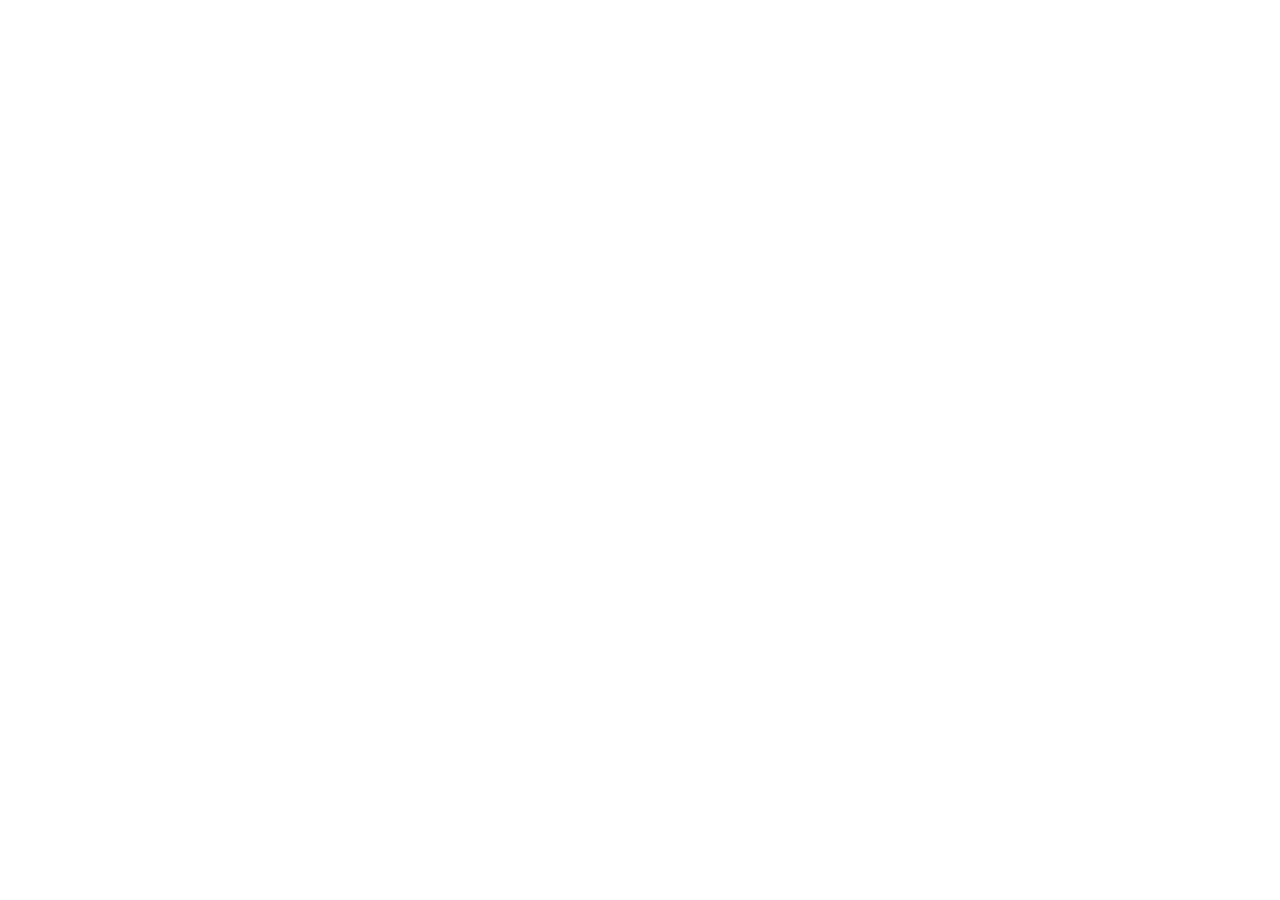
==== commit 7f331014: "Redirigir y declarar canonical hacia https://docente.rubenmunozdocente.digital/" ====
--- a/index.html
+++ b/index.html
@@ -2,50 +2,13 @@
 <html lang="es">
 <head>
   <meta charset="utf-8">
-  <meta name="viewport" content="width=device-width,initial-scale=1">
-  <meta name="theme-color" content="#b52b35">
-  <meta name="description" content="Rubén Muñoz Valadés, docente FPE en Sevilla. Ofimática, inteligencia artificial aplicada a la educación y diseño de materiales didácticos. Conoce mi experiencia y explora muestras interactivas.">
-  <meta property="og:type" content="website">
-  <meta property="og:title" content="Rubén Muñoz · Formación que se pone en práctica">
-  <meta property="og:description" content="Docencia FPE, ofimática e IA educativa. Una forma clara, cercana y práctica de aprender.">
-  <title>Rubén Muñoz · Docente FPE y diseño instruccional</title>
-  <link rel="icon" type="image/png" href="./assets/images/logo-ruben-munoz-docente.png">
-  <link rel="stylesheet" href="./assets/css/styles.css?v=actividades-paginas-20261023">
+  <title>Rubén Muñoz Valadés | Docente FPE en Sevilla</title>
+  <link rel="canonical" href="https://docente.rubenmunozdocente.digital/">
+  <meta http-equiv="refresh" content="0; url=https://docente.rubenmunozdocente.digital/">
+  <meta name="robots" content="noindex,follow">
+  <script>location.replace("https://docente.rubenmunozdocente.digital/" + location.hash);</script>
 </head>
 <body>
-<noscript><p style="padding:16px;background:#f4ece5;color:#202a32">Puedes consultar mi perfil, formación y CV. Activa JavaScript para utilizar las demostraciones interactivas. El formulario también funciona sin JavaScript.</p><style>@media(max-width:800px){#nav{display:flex;position:static;box-shadow:none}.header-inner{height:auto;min-height:75px;flex-wrap:wrap}.menu-toggle{display:none}}</style></noscript>
-<a class="skip" href="#contenido">Saltar al contenido</a>
-<header><div class="container header-inner">
-  <a class="brand" href="#inicio" aria-label="Rubén Muñoz Docente, inicio"><img class="brand-logo" src="./assets/images/logo-ruben-munoz-docente.png" width="93" height="120" alt="Logo profesional de Rubén Muñoz Docente" fetchpriority="high"><span class="brand-name">Rubén Muñoz<small><span class="brand-long">Docente · Formación para el empleo</span><span class="brand-short">Docente FPE</span></small></span></a>
-  <button class="menu-toggle" id="menu-toggle" aria-expanded="false" aria-controls="nav">Menú <span aria-hidden="true">☰</span></button>
-  <nav id="nav" aria-label="Navegación principal"><a href="#perfil">Perfil</a><a href="#portfolio">Muestras</a><a href="#experiencia">Experiencia</a><a href="#formacion">Formación</a><a class="nav-contact" href="#contacto" data-contact>Contactar <span aria-hidden="true">↗</span></a></nav>
-</div></header>
-<main id="contenido">
-  <section class="hero" id="inicio" aria-labelledby="hero-title"><div class="container hero-grid">
-    <div><div class="eyebrow">Docencia FPE · Sevilla</div><h1 id="hero-title">Aprender para<br><em class="serif">saber hacerlo.</em></h1><p class="intro-name">Rubén Muñoz Valadés · Docente FPE</p><p class="intro">Acompaño a personas adultas en su aprendizaje de ofimática, competencias digitales e inteligencia artificial. Con explicaciones claras y herramientas que se ponen en práctica.</p><div class="hero-actions"><a class="button primary" href="#contacto" data-contact>Hablemos de tu proyecto <span aria-hidden="true">↗</span></a><a class="button outline" href="./assets/docs/CV_Ruben_Munoz_Docente.pdf" download>Descargar CV <span aria-hidden="true">↓</span></a></div><div class="location"><svg aria-hidden="true" viewBox="0 0 24 24" fill="none" stroke="currentColor" stroke-width="1.7"><path d="M20 10c0 6-8 12-8 12S4 16 4 10a8 8 0 1 1 16 0Z"/><circle cx="12" cy="10" r="2.5"/></svg>Mairena del Aljarafe, Sevilla</div></div>
-    <figure class="portrait"><img src="./assets/images/ruben-munoz-retrato-sin-fondo.png" width="1086" height="1448" alt="Rubén Muñoz Valadés, con traje azul y los brazos cruzados" fetchpriority="high"><figcaption><span>Claridad. Cercanía. Práctica.</span><b>Formación que se aplica.</b></figcaption></figure>
-  </div></section>
-  <div class="trust" id="forma-de-ensenar"><div class="container trust-inner"><span class="trust-label">Una forma de enseñar</span><div class="trust-item"><svg viewBox="0 0 24 24" fill="none" stroke="currentColor" aria-hidden="true"><path d="m3 8 9-5 9 5-9 5-9-5Z"/><path d="M6 10v7c4 3 8 3 12 0v-7M21 8v8"/></svg>Docente acreditado SSCE0110</div><div class="trust-item"><svg viewBox="0 0 24 24" fill="none" stroke="currentColor" aria-hidden="true"><rect x="4" y="3" width="16" height="18" rx="2"/><path d="M8 8h8M8 12h8M8 16h5"/></svg>Materiales y actividades propias</div><div class="trust-item"><svg viewBox="0 0 24 24" fill="none" stroke="currentColor" aria-hidden="true"><path d="M3 18V6h18v12H3ZM7 22h10M12 18v4M8 10l-2 2 2 2M16 10l2 2-2 2M13 9l-2 6"/></svg>Presencial y formación online</div></div></div>
-  <section class="section" id="perfil" aria-labelledby="profile-title"><div class="container profile-grid"><div class="profile-copy"><div class="eyebrow">Mi enfoque docente</div><h2 class="section-title" id="profile-title">Explicar con claridad.<br>Enseñar <em class="serif">con propósito.</em></h2><p class="profile-lead">Cada persona parte de un lugar distinto. La formación debe ayudarla a dar su siguiente paso.</p><p>Mi experiencia con personas adultas y desempleadas me ha enseñado a conectar los contenidos con situaciones cotidianas y laborales: una hoja de cálculo, un documento bien presentado o una tarea que la IA puede ayudar a resolver.</p><p>Combino la docencia con la creación de guías, ejercicios y recursos digitales. Mi trayectoria en comercio, administración y atención al cliente aporta una perspectiva práctica al aula.</p><div class="profile-note"><span aria-hidden="true"></span>Aprendizaje útil, cercano y aplicable.</div></div><div class="method"><div class="method-label">Del primer paso a la autonomía</div><div class="method-item"><span class="method-number">01</span><div><h3>Comprender antes de avanzar</h3><p>Explicaciones sencillas, ejemplos concretos y una secuencia adaptada al nivel inicial.</p></div></div><div class="method-item"><span class="method-number">02</span><div><h3>Aprender haciendo</h3><p>Prácticas guiadas, situaciones de trabajo y materiales que acompañan a cada actividad.</p></div></div><div class="method-item"><span class="method-number">03</span><div><h3>Comprobar y mejorar</h3><p>Evaluación práctica, revisión de evidencias y orientación para ganar autonomía.</p></div></div></div></div></section>
-  <section class="section specialties" id="especialidades" aria-labelledby="specialties-title"><div class="container"><div class="specialties-head"><div><div class="eyebrow">Ámbitos de trabajo</div><h2 class="section-title" id="specialties-title">Tecnología y formación,<br>con las personas <em class="serif">en el centro.</em></h2></div><p>Conocimientos conectados con el empleo y recursos diseñados para facilitar el aprendizaje.</p></div><div class="specialty-list"><div class="specialty-row"><span class="num">01</span><div><h3>Ofimática y competencias digitales</h3><div class="specialty-tags"><span>Excel</span><span>Word</span><span>PowerPoint</span><span>Access</span></div></div><p>Herramientas para organizar información, crear documentos y resolver tareas de uso personal y profesional.</p></div><div class="specialty-row"><span class="num">02</span><div><h3>Inteligencia artificial educativa</h3><div class="specialty-tags"><span>IA generativa</span><span>Prompts</span><span>Contenidos educativos</span></div></div><p>Aplicaciones prácticas de la IA para apoyar la preparación de actividades, la creación de recursos y el aprendizaje, con revisión humana.</p></div><div class="specialty-row"><span class="num">03</span><div><h3>Diseño de experiencias de aprendizaje</h3><div class="specialty-tags"><span>Diseño instruccional</span><span>eXeLearning</span><span>Guías y evaluación</span></div></div><p>Objetivos claros, actividades coherentes y materiales de apoyo: del planteamiento didáctico al recurso que utiliza el alumnado.</p></div></div></div></section>
-  <section class="section" id="portfolio" aria-labelledby="portfolio-title"><div class="container"><div class="section-head"><div><div class="eyebrow">Portfolio · Explora y prueba</div><h2 class="section-title" id="portfolio-title">Una muestra vale más<br>que una <em class="serif">descripción.</em></h2></div><p class="section-copy">Explora una muestra, prueba las herramientas y descubre cómo conecto los contenidos con su aplicación. Elige un ámbito o recorre las tres actividades.</p></div><div class="filter-list" role="group" aria-label="Filtrar muestras"><button class="filter" data-filter="all" aria-pressed="true">Todas las muestras</button><button class="filter" data-filter="excel" aria-pressed="false">Ofimática</button><button class="filter" data-filter="ai" aria-pressed="false">IA educativa</button><button class="filter" data-filter="design" aria-pressed="false">Diseño instruccional</button></div><div class="sr" id="filter-status" role="status"></div><div class="projects">
-    <article class="project" data-category="excel"><div class="project-summary"><span class="sample-preview preview-excel" aria-hidden="true"><span class="preview-topline"><span class="preview-symbol">▦</span><span>HOJA DE CÁLCULO</span><span class="sample-index">01</span></span><span class="preview-sheet"><span>Producto</span><span>Zona</span><span>Importe</span><span>Cuadernos</span><span>Sevilla</span><span>240 €</span><span>Carpetas</span><span>Aljarafe</span><span class="preview-cell">180 €</span><span>Bolígrafos</span><span>Sevilla</span><span>120 €</span></span><span class="preview-formula"><b>ƒx</b> Datos que dan respuestas</span></span><div class="project-body"><div class="project-meta"><span class="project-category">Ofimática</span><span class="project-kind"><span aria-hidden="true"></span>Muestra interactiva</span></div><h3>De una tabla a una decisión.</h3><p>Una práctica de análisis de ventas para aprender a filtrar, sumar e interpretar datos.</p><div class="project-footer"><span class="project-skills">Filtrar · Calcular · Interpretar</span><a class="project-open" href="./actividad-excel.html">Abrir actividad <span aria-hidden="true">↗</span></a></div></div><a class="expand" href="./actividad-excel.html" aria-label="Abrir muestra: De una tabla a una decisión."><span aria-hidden="true">+</span></a></div></article>
-    <article class="project" data-category="ai" id="crear-prompt"><div class="project-summary"><span class="sample-preview preview-ai" aria-hidden="true"><span class="preview-topline"><span class="preview-symbol">✳</span><span>UNA BUENA INSTRUCCIÓN</span><span class="sample-index">02</span></span><span class="preview-prompt-line">Actúa como un docente…</span><span class="preview-prompt-tags"><span>Contexto</span><span>Objetivo</span><span>Formato</span></span><span class="preview-writing"><i></i><i></i><i></i></span><span class="preview-prompt-footer">De la idea a una petición clara <b>↗</b></span></span><div class="project-body"><div class="project-meta"><span class="project-category">IA educativa</span><span class="project-kind"><span aria-hidden="true"></span>Muestra interactiva</span></div><h3>Mejores preguntas. Mejores actividades.</h3><p>Un constructor de prompts que ayuda a dar contexto y definir una tarea educativa.</p><div class="project-footer"><span class="project-skills">Elegir · Crear · Copiar</span><a class="project-open" href="./actividad-ia.html">Abrir actividad <span aria-hidden="true">↗</span></a></div></div><a class="expand" href="./actividad-ia.html" aria-label="Abrir muestra: Mejores preguntas. Mejores actividades."><span aria-hidden="true">+</span></a></div></article>
-    <article class="project" data-category="design"><div class="project-summary"><span class="sample-preview preview-design" aria-hidden="true"><span class="preview-topline"><span class="preview-symbol">◇</span><span>SECUENCIA DIDÁCTICA</span><span class="sample-index">03</span></span><span class="preview-route"><span><b>1</b> Objetivo observable</span><span><b>2</b> Práctica guiada</span><span><b>3</b> Evidencia de aprendizaje</span></span></span><div class="project-body"><div class="project-meta"><span class="project-category">Diseño instruccional</span><span class="project-kind"><span aria-hidden="true"></span>Muestra interactiva</span></div><h3>Una unidad. Un camino claro.</h3><p>Un ejemplo de secuencia didáctica: objetivos, actividad y evaluación conectados.</p><div class="project-footer"><span class="project-skills">Objetivos · Actividad · Evaluación</span><a class="project-open" href="./actividad-diseno.html">Abrir actividad <span aria-hidden="true">↗</span></a></div></div><a class="expand" href="./actividad-diseno.html" aria-label="Abrir muestra: Una unidad. Un camino claro."><span aria-hidden="true">+</span></a></div></article>
-  </div><div class="portfolio-note"><svg viewBox="0 0 24 24" fill="none" stroke="currentColor" stroke-width="1.5" aria-hidden="true"><circle cx="12" cy="12" r="9"/><path d="M12 10v7M12 7v1"/></svg><span>Demostraciones creadas para este portfolio. Utilizan datos ficticios y no se presentan como trabajos impartidos ni como resultados de alumnado real.</span></div></div></section>
-  <section class="section experience" id="experiencia" aria-labelledby="experience-title"><div class="container experience-layout"><div class="experience-header"><div><div class="eyebrow">Trayectoria profesional</div><h2 class="section-title" id="experience-title">Experiencia que<br>llevo <em class="serif">al aula.</em></h2></div><div class="experience-header-copy"><p>Formación para el empleo, acompañamiento a personas adultas y una trayectoria previa vinculada al entorno comercial y administrativo.</p><a class="button experience-cv" href="./assets/docs/CV_Ruben_Munoz_Docente.pdf?v=20261022-logo" download="CV_Ruben_Munoz_Docente.pdf"><span class="cv-file-icon" aria-hidden="true"><svg viewBox="0 0 24 24" fill="none" stroke="currentColor" stroke-width="1.6" stroke-linecap="round" stroke-linejoin="round"><path d="M14 3H5v18h14V8l-5-5ZM14 3v5h5M8 13h8M8 17h5"/></svg></span><span>Descargar mi CV <small>Currículum en PDF</small></span><span aria-hidden="true">↓</span></a></div></div><div class="experience-group"><div class="experience-group-heading"><h3>Docencia y formación</h3><span>Experiencia en el aula</span></div><div class="career-grid"><article class="career-card career-card-featured"><div class="career-card-top"><span class="career-card-icon" aria-hidden="true"><svg viewBox="0 0 24 24" fill="none" stroke="currentColor" stroke-width="1.5" stroke-linecap="round" stroke-linejoin="round"><rect x="3" y="4" width="18" height="13" rx="2"/><path d="M8 21h8m-4-4v4M7 8h5M7 12h8"/></svg></span><span class="career-card-date">2025</span></div><h3>Dabo Consulting</h3><p class="career-card-role">Docente de Ofimática Básica</p><p class="career-card-description">Formación en Word, Excel, PowerPoint y Access para personas desempleadas. Preparación de materiales, ejercicios prácticos y seguimiento del aprendizaje.</p><div class="career-card-tags"><span>Word</span><span>Excel</span><span>PowerPoint</span><span>Access</span></div><span class="career-context">Formación para el empleo</span></article><article class="career-card career-card-featured"><div class="career-card-top"><span class="career-card-icon" aria-hidden="true"><svg viewBox="0 0 24 24" fill="none" stroke="currentColor" stroke-width="1.5" stroke-linecap="round" stroke-linejoin="round"><path d="m3 8 9-5 9 5H3ZM5 9v9m5-9v9m4-9v9m5-9v9M3 21h18M3 18h18"/></svg></span><span class="career-card-date">2025</span></div><h3>Ayuntamiento de Mairena del Aljarafe</h3><p class="career-card-role">PEF de Docencia · Práctica docente tutorizada</p><p class="career-card-description">Participación en acciones de IA, Excel, ofimática y otras materias en Hacienda Porzuna. Preparación de actividades, impartición supervisada y evaluación.</p><div class="career-card-tags"><span>IA</span><span>Excel</span><span>Ofimática</span></div><span class="career-context">Presencial y online</span></article></div></div><div class="experience-group experience-group-complementary"><div class="experience-group-heading"><h3>Experiencia comercial y administrativa</h3><span>Conexión con el entorno profesional</span></div><div class="career-grid"><article class="career-card"><div class="career-card-top"><span class="career-card-icon" aria-hidden="true"><svg viewBox="0 0 24 24" fill="none" stroke="currentColor" stroke-width="1.5" stroke-linecap="round" stroke-linejoin="round"><path d="M4 4v16h16M8 15l4-5 4 2 4-7"/><path d="M16 5h4v4"/></svg></span><span class="career-card-date">2014–17</span></div><h3>Quindesur, S. L.</h3><p class="career-card-role">Responsable comercial</p><p class="career-card-description">Coordinación de equipo, negociación, relación con clientes y seguimiento de objetivos. Una perspectiva profesional que conecta la formación con situaciones de trabajo.</p><div class="career-card-tags"><span>Coordinación de equipo</span><span>Relación con clientes</span></div></article><article class="career-card"><div class="career-card-top"><span class="career-card-icon" aria-hidden="true"><svg viewBox="0 0 24 24" fill="none" stroke="currentColor" stroke-width="1.5" stroke-linecap="round" stroke-linejoin="round"><rect x="3" y="4" width="18" height="15" rx="2"/><circle cx="9" cy="10" r="2"/><path d="M6 16c0-3 6-3 6 0M15 9h3M15 13h3M8 22h8"/></svg></span><span class="career-card-date">2009–14</span></div><h3>Distrimedios, S. L.</h3><p class="career-card-role">Formador de usuarios y administrativo</p><p class="career-card-description">Formación a clientes en software de ventas y TPV, gestión documental y atención al usuario.</p><div class="career-card-tags"><span>Software de ventas y TPV</span><span>Gestión documental</span></div></article></div></div></div></section>
-  <section class="section" id="formacion" aria-labelledby="credentials-title"><div class="container"><div class="section-head"><div><div class="eyebrow">Formación y acreditaciones</div><h2 class="section-title" id="credentials-title">Una base sólida.<br>Aprendizaje <em class="serif">continuo.</em></h2></div><p class="section-copy">Una selección de mi formación vinculada con la docencia, las herramientas digitales y el entorno profesional.</p></div><div class="credentials-grid"><article class="credential-feature"><div class="cert-symbol"><svg viewBox="0 0 24 24" fill="none" stroke="currentColor" stroke-width="1.4" aria-hidden="true"><circle cx="12" cy="9" r="5"/><path d="m8 13-1 8 5-3 5 3-1-8M10 9l1.3 1.5L14 7.5"/></svg></div><div class="credential-code">SSCE0110</div><h3>Docencia de la Formación Profesional para el Empleo</h3><p>Habilitación para la docencia en grados A, B y C del Sistema de Formación Profesional · 380 h · 2025.</p><span class="cert-tag">Certificado de profesionalidad</span></article><div class="credentials"><details><summary><b>Inteligencia artificial y educación</b><small>Formación en IA y creación de contenidos</small></summary><div class="credential-content"><ul><li>«IA: del conocimiento básico a la creación de soluciones» · 120 h · Cámara de Comercio de Sevilla · 2026.</li><li>Generación de contenidos digitales · 150 h · FUNDAE · 2025.</li><li>Competencias digitales para formadores con programación · 150 h · 2025.</li><li>Ofimática en la nube: Google Drive · ADGG055PO · 100 h · 2023.</li></ul></div></details><details><summary><b>Diseño instruccional y e-learning</b><small>Planificación y recursos educativos</small></summary><div class="credential-content"><ul><li>Diseño instruccional de experiencias innovadoras · SSCE18CCC · 210 h · 2025.</li><li>Experto e-learning · 70 h · Sinergia Soluziona · 2025.</li><li>Creación de contenidos digitales · SSCE026PO · 90 h · 2024.</li><li>Uso de eXeLearning y recursos HTML en la elaboración de materiales.</li></ul></div></details><details><summary><b>Administración, comercio y ventas</b><small>Competencias profesionales acreditadas por PEAC</small></summary><div class="credential-content"><ul><li>ADG307_2 · UC0973_1 (introducción de datos y textos) y UC0976_2 (operaciones administrativas comerciales) acreditadas · 2026.</li><li>COM314_3 · Gestión comercial de ventas · Cinco unidades acreditadas: UC0239_2, UC0503_3, UC1000_3, UC1001_3 y UC9998_2 · 2026.</li><li>Título completo COMT0411 solicitado; expedición pendiente de confirmación.</li></ul></div></details><details><summary><b>Recursos humanos</b><small>Formación complementaria · 2026</small></summary><div class="credential-content">Técnicas de Reclutamiento y Selección de Personal · ADGD260PO · 60 h · Diseño de Recursos Educativos, S. L. · Finalizado en octubre de 2026.</div></details><p class="credential-note">Las denominaciones distinguen certificados profesionales, acreditaciones de competencias y formación complementaria. Documentación disponible para procesos de selección. Selección curricular revisada el 22 de octubre de 2026.</p></div></div></div></section>
-  <section class="section catalog" aria-labelledby="catalog-title"><div class="container"><div class="catalog-box"><div><div class="eyebrow">Más recursos y propuestas</div><h3 id="catalog-title">Mi espacio de cursos y materiales.</h3><p>Explora el catálogo de mi proyecto formativo y sus propuestas en ofimática, IA y competencias digitales.</p></div><a class="button outline" href="https://cursos.rubenmunozdocente.digital/" target="_blank" rel="noopener noreferrer">Explorar catálogo <span aria-hidden="true">↗</span><span class="sr"> (abre una pestaña nueva)</span></a></div></div></section>
-  <section class="contact" id="contacto" aria-labelledby="contact-title"><div class="container contact-grid"><div class="contact-copy"><div class="eyebrow">Contacto</div><h2 id="contact-title">Tu próximo proyecto<br>empieza con una<br><em class="serif">conversación.</em></h2><p>¿Buscas un docente para tu equipo o proyecto formativo? Cuéntame qué necesitas.</p><p>Me interesa participar en equipos de formación y proyectos educativos, mediante contratación laboral, aportando experiencia docente y materiales prácticos.</p><div class="contact-small">Sevilla y Aljarafe · Docencia presencial y online</div><a class="email-link" href="mailto:rumuva1492@gmail.com">rumuva1492@gmail.com</a><button class="copy-email" id="copy-email" type="button">Copiar correo</button></div><form id="contact-form" action="https://formsubmit.co/rumuva1492@gmail.com" method="POST"><input type="hidden" name="_subject" value="Contacto profesional · Web Rubén Muñoz"><input type="hidden" name="_template" value="table"><div class="form-trap" aria-hidden="true"><label for="website">Deja este campo vacío</label><input id="website" name="_honey" tabindex="-1" autocomplete="off"></div><div class="form-row"><div><label for="contact-name">Tu nombre <span aria-hidden="true">*</span></label><input id="contact-name" name="nombre" autocomplete="name" maxlength="100" required placeholder="Nombre y apellidos"></div><div><label for="contact-email">Tu correo <span aria-hidden="true">*</span></label><input id="contact-email" name="email" type="email" autocomplete="email" maxlength="254" required placeholder="nombre@empresa.es"></div></div><label for="contact-organization">Entidad o empresa <span class="optional">(opcional)</span></label><input id="contact-organization" name="entidad" autocomplete="organization" maxlength="150" placeholder="¿Desde dónde me escribes?"><label for="contact-reason">¿Sobre qué hablamos? <span aria-hidden="true">*</span></label><select id="contact-reason" name="motivo" required><option value="">Selecciona un motivo</option><option>Proyecto formativo o contratación</option><option>Ofimática y competencias digitales</option><option>IA aplicada a la educación</option><option>Diseño de materiales didácticos</option><option>Otra consulta profesional</option></select><label for="contact-message">Tu mensaje <span aria-hidden="true">*</span></label><textarea id="contact-message" name="mensaje" rows="5" minlength="20" maxlength="5000" required placeholder="Cuéntame el tipo de formación, las fechas o cómo puedo ayudarte."></textarea><label class="consent" for="contact-consent"><input type="checkbox" id="contact-consent" name="consentimiento" value="Aceptado: responder a mi consulta" required><span>He leído la <a href="#privacidad">información de privacidad</a> y acepto que uses mis datos para responder a mi consulta.</span></label><button class="button primary submit-button" id="contact-submit" type="submit">Enviar mensaje <span aria-hidden="true">↗</span></button><p class="form-help">Los campos con * son obligatorios. Tu mensaje se dirige a mi correo personal mediante FormSubmit.</p><p id="form-status" role="status" aria-live="polite"></p><noscript><p>Al enviar se abrirá la página de FormSubmit para completar el envío.</p></noscript></form></div></section>
-  <section class="privacy-section"><div class="container"><details id="privacidad"><summary>Privacidad y uso de este sitio</summary><div class="legal-copy"><h3>Responsable y finalidad</h3><p>Rubén Muñoz Valadés · <a href="mailto:rumuva1492@gmail.com">rumuva1492@gmail.com</a>. Los datos que facilites se utilizan para atender tu consulta profesional y mantener la conversación que solicites. La base es tu consentimiento, que puedes retirar escribiendo al mismo correo.</p><h3>Datos y entrega del mensaje</h3><p>El formulario recoge tu nombre, correo, entidad si la indicas, motivo y mensaje. FormSubmit procesa el envío y Gmail recibe el correo; estos proveedores pueden tratar los datos fuera del Espacio Económico Europeo. Consulta las <a href="https://formsubmit.co/privacy.pdf" target="_blank" rel="noopener noreferrer">condiciones de privacidad de FormSubmit (PDF, nueva pestaña)</a>. No incluyas datos sensibles ni información de terceros.</p><h3>Conservación y derechos</h3><p>La consulta se conserva durante el tiempo necesario para responder y gestionar la relación profesional, además de las obligaciones aplicables. Puedes solicitar acceso, rectificación, supresión, oposición, limitación o portabilidad escribiendo al correo indicado, y presentar una reclamación ante la Agencia Española de Protección de Datos.</p><h3>Demostraciones y enlaces</h3><p>Las demostraciones funcionan en tu navegador y sus campos no se envían a una IA ni a un servidor. Los datos son ficticios; no contienen trabajos de alumnado real. El currículum es una versión de difusión profesional. El catálogo de cursos se abre en una web externa, con sus propias condiciones. Esta página no incorpora analítica publicitaria ni herramientas de seguimiento propias.</p></div></details></div></section>
-</main>
-<footer><div class="container footer-inner"><div class="footer-name"><img class="footer-logo" src="./assets/images/logo-ruben-munoz-docente.png" width="93" height="120" alt="" aria-hidden="true">Rubén Muñoz Docente</div><div class="footer-note">© 2026 Rubén Muñoz Valadés · Formación que se pone en práctica.</div><div class="footer-links"><a href="#privacidad">Privacidad</a><a href="#inicio">Volver arriba ↑</a></div></div></footer>
-
-
-
-
-<div id="toast" class="toast" role="status" aria-live="polite"></div>
-<script type="application/ld+json">{"@context":"https://schema.org","@type":"Person","name":"Rubén Muñoz Valadés","jobTitle":"Docente de Formación Profesional para el Empleo","email":"rumuva1492@gmail.com","knowsAbout":["Ofimática","Excel","Inteligencia artificial aplicada a la educación","Diseño instruccional"],"homeLocation":{"@type":"Place","name":"Mairena del Aljarafe, Sevilla"}}</script>
-<script src="./assets/js/main.js?v=actividades-paginas-20261023?v=prompt-claro-20261022" defer></script>
+  <p>Esta página se ha trasladado a <a href="https://docente.rubenmunozdocente.digital/">https://docente.rubenmunozdocente.digital/</a>.</p>
 </body>
-</html>
+</html>
